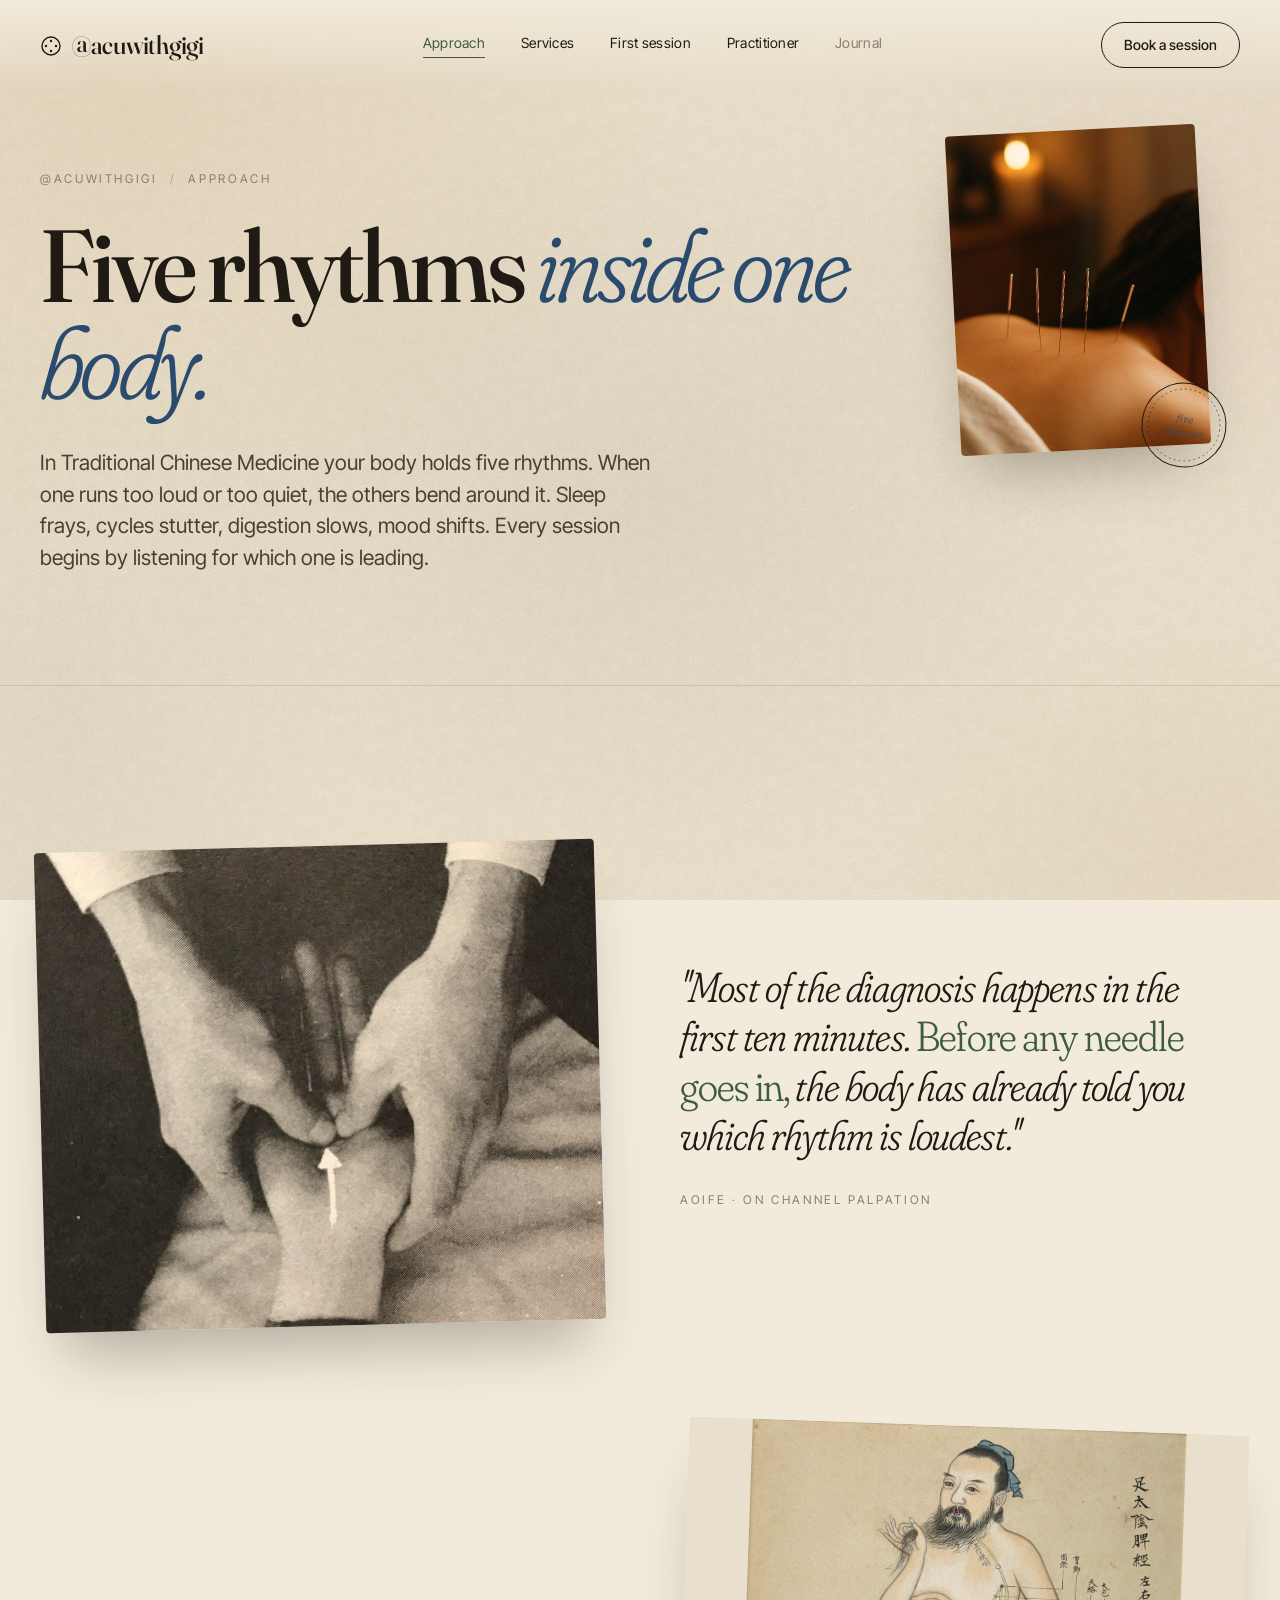
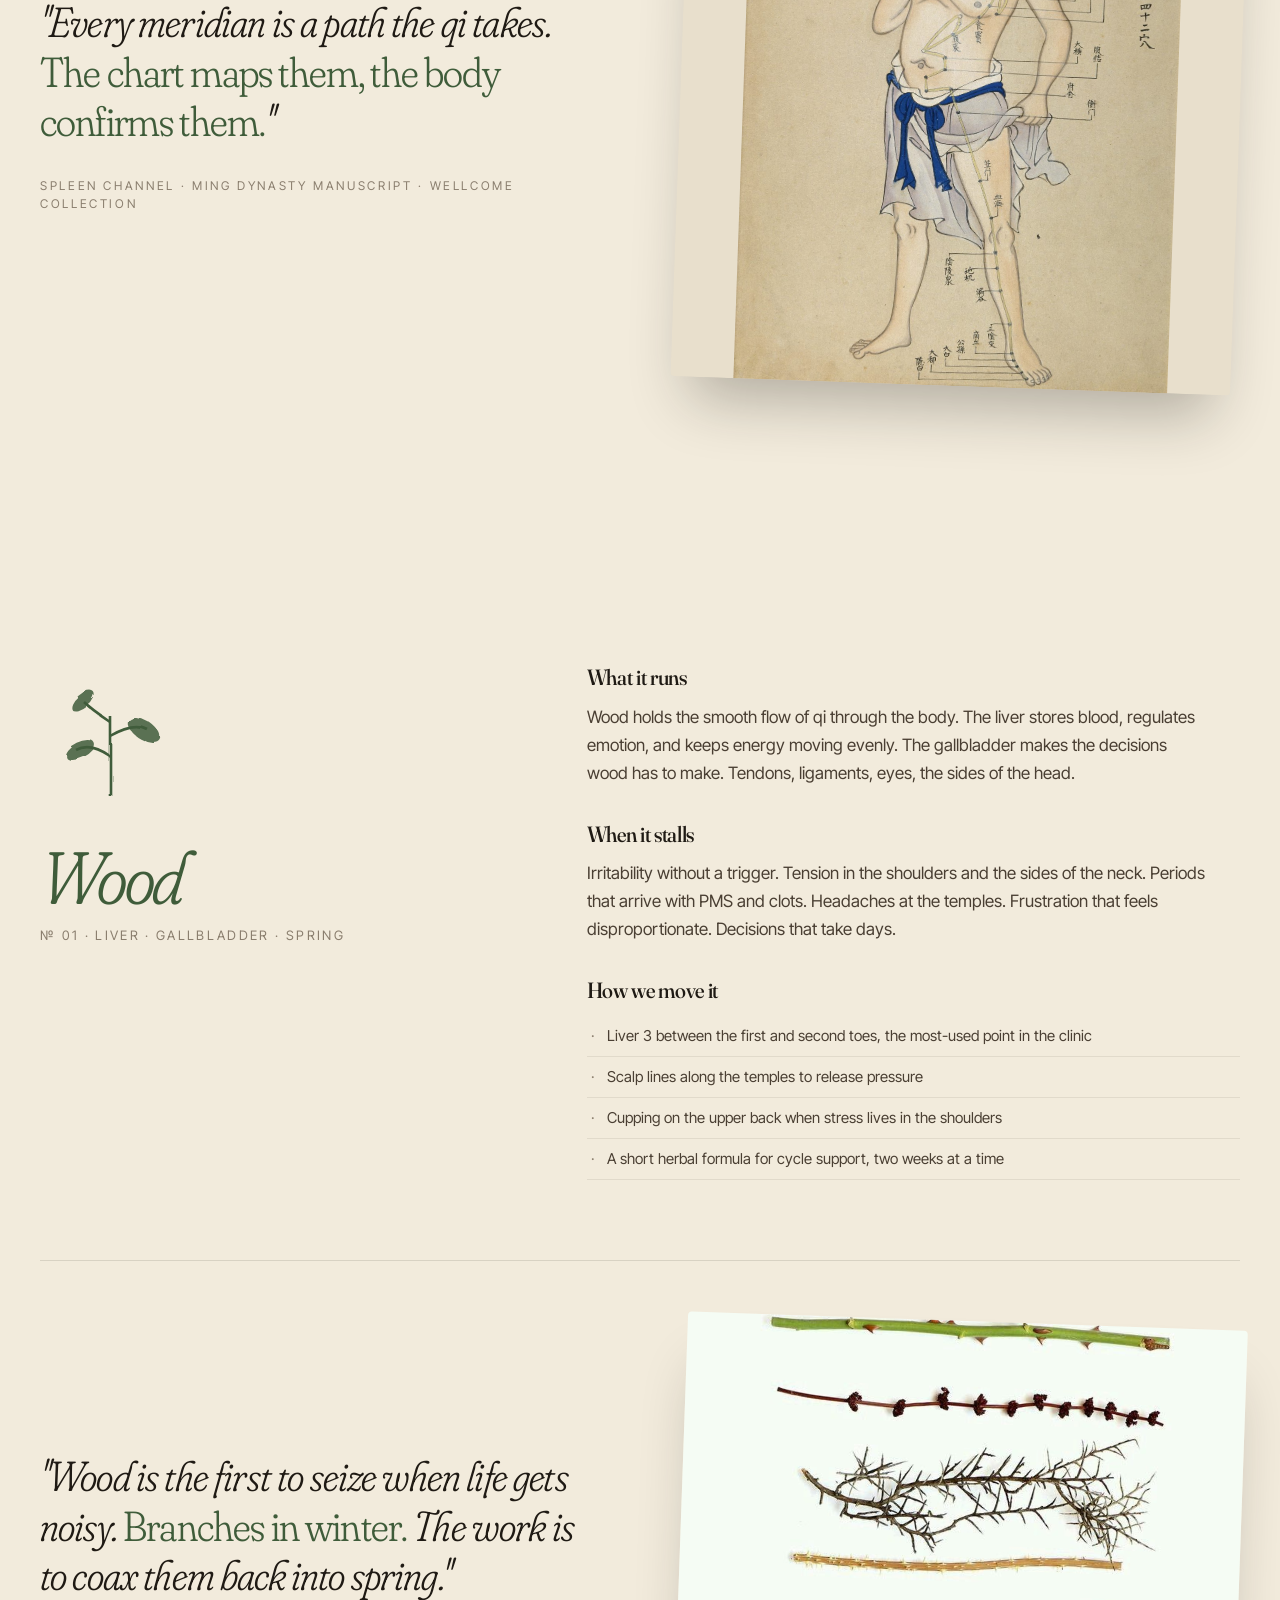
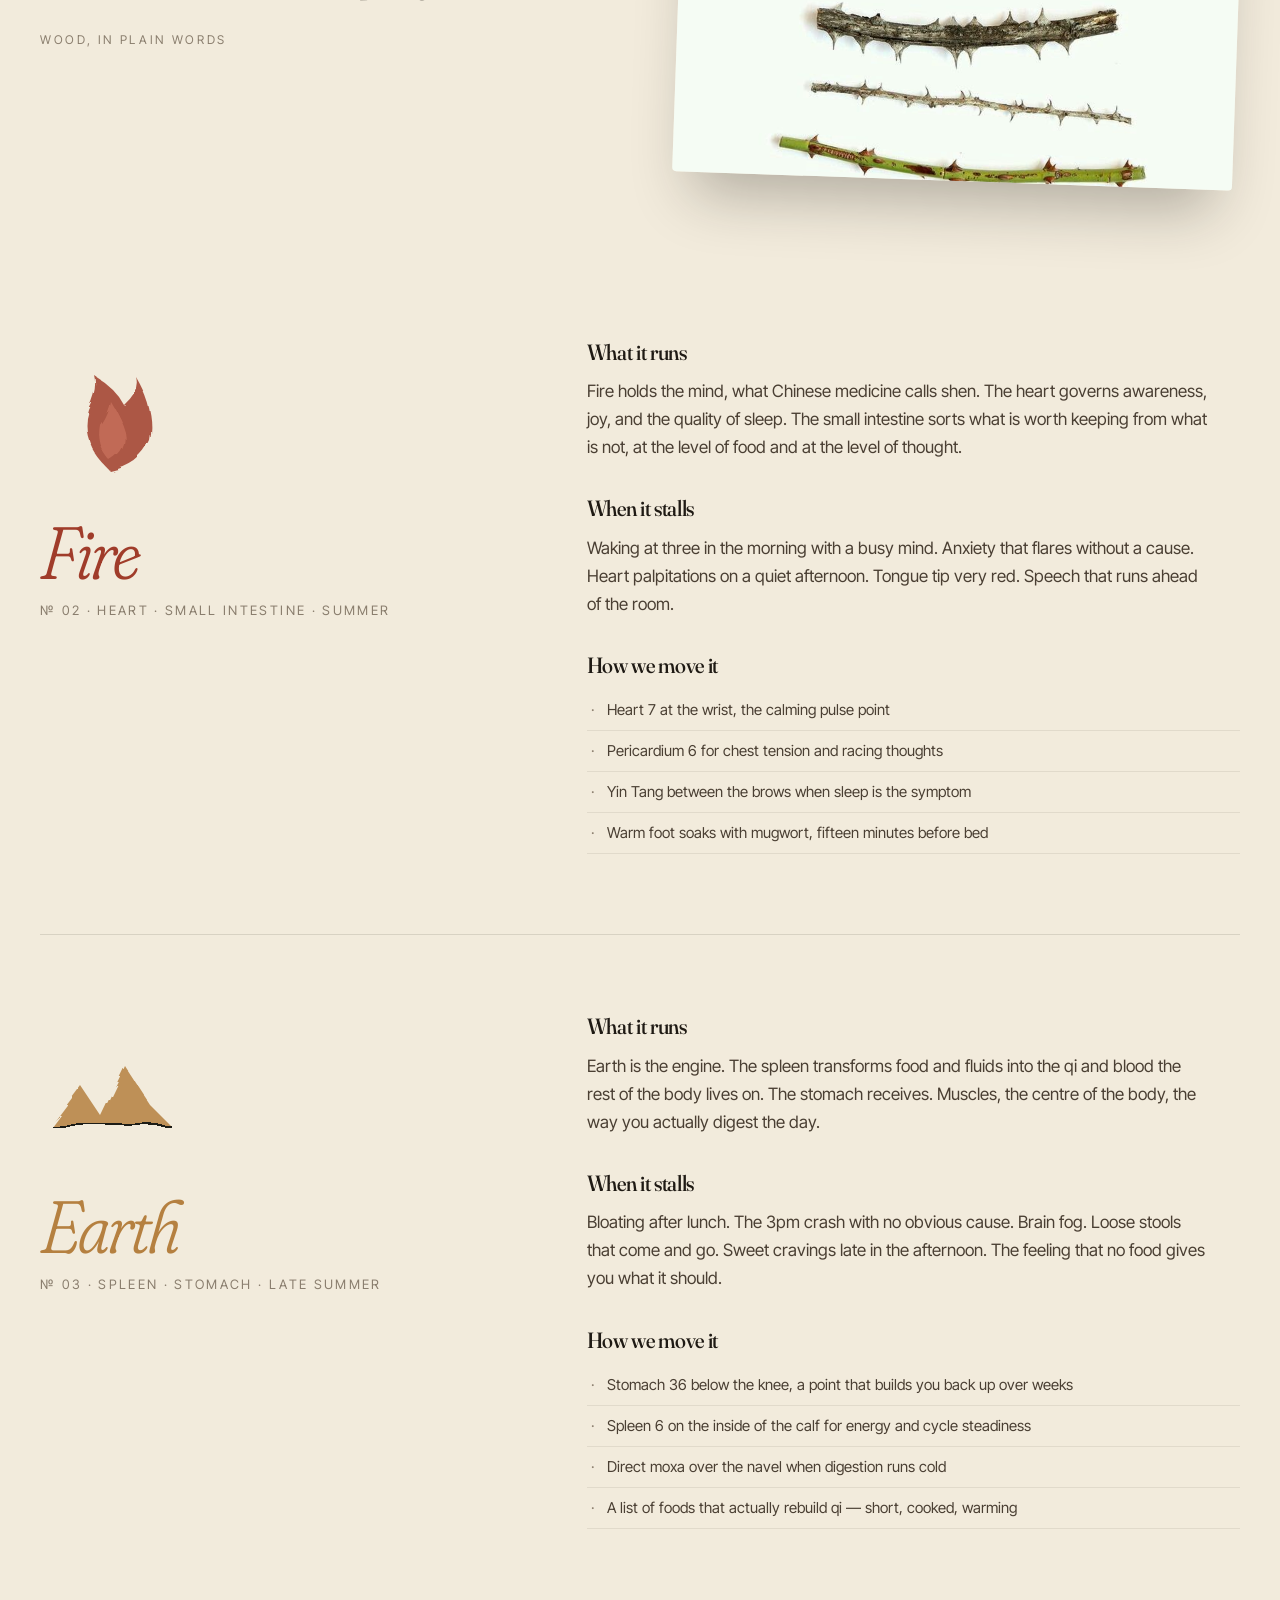
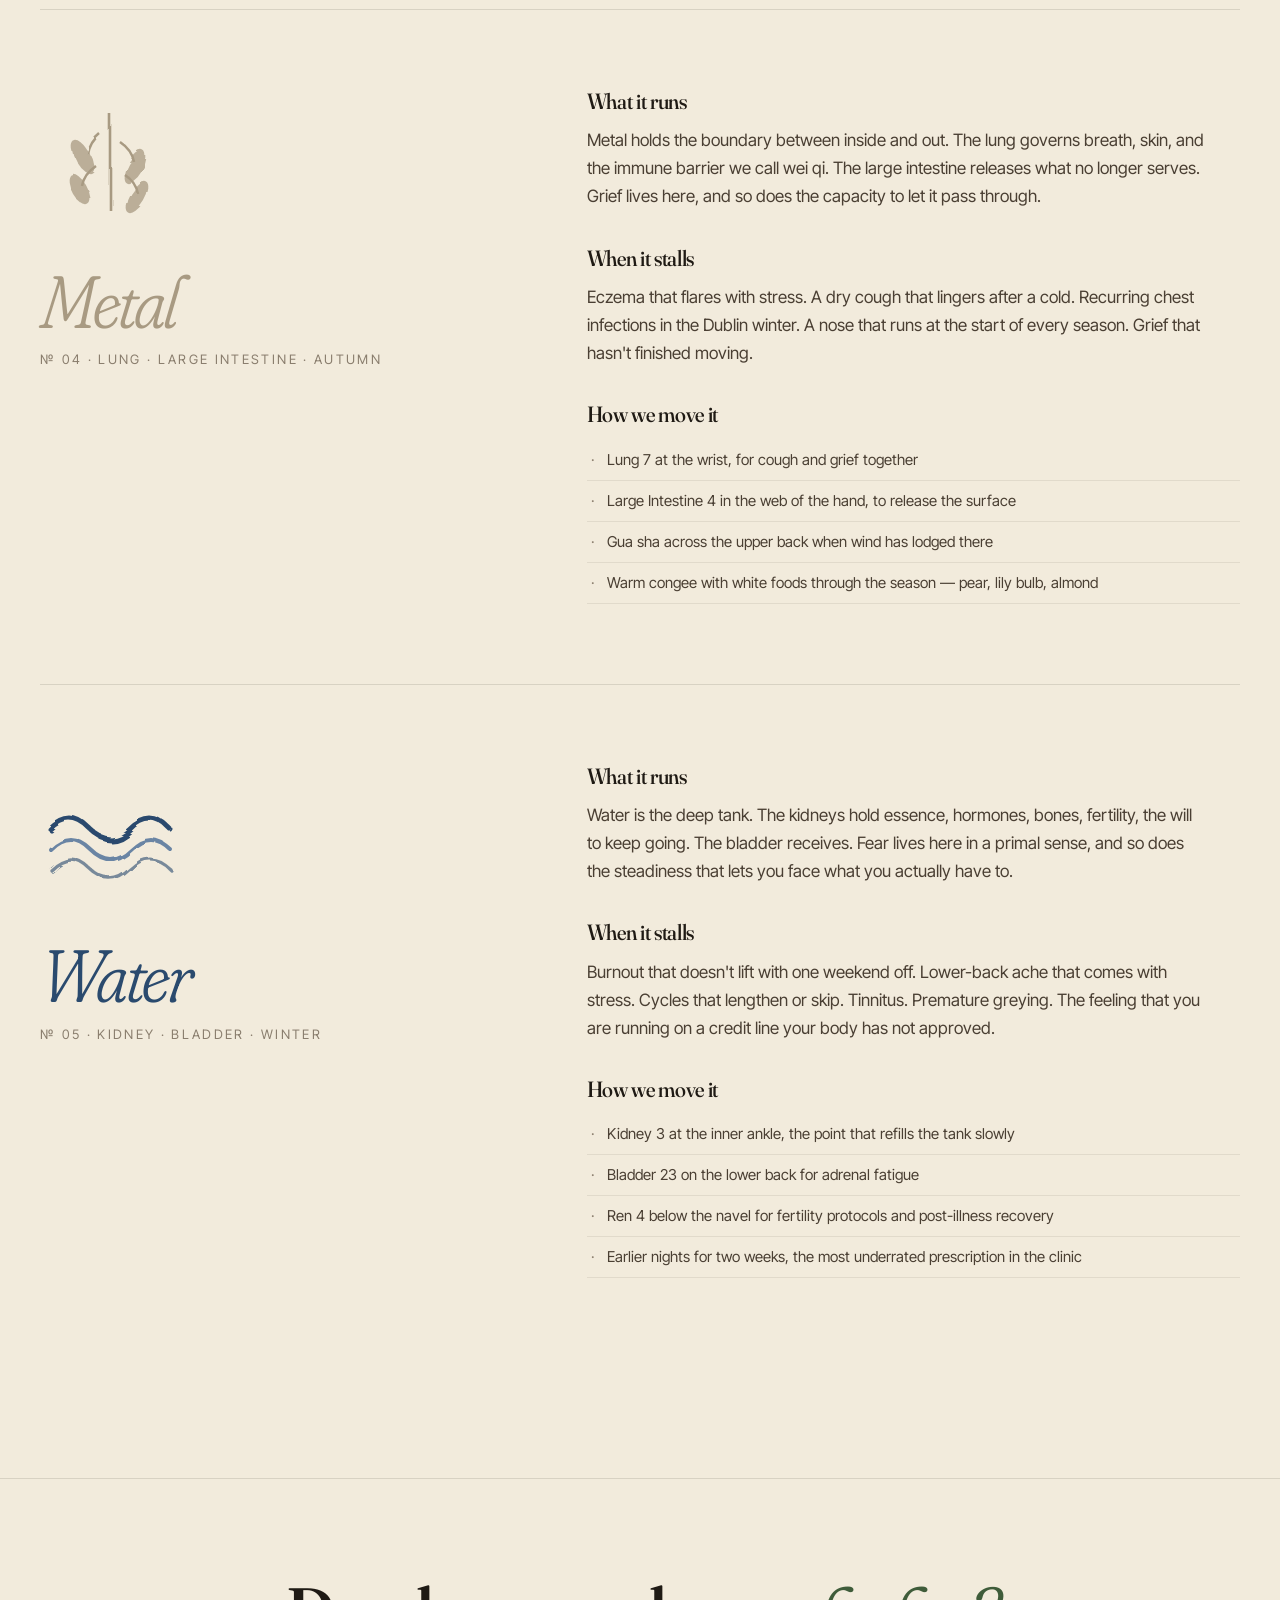
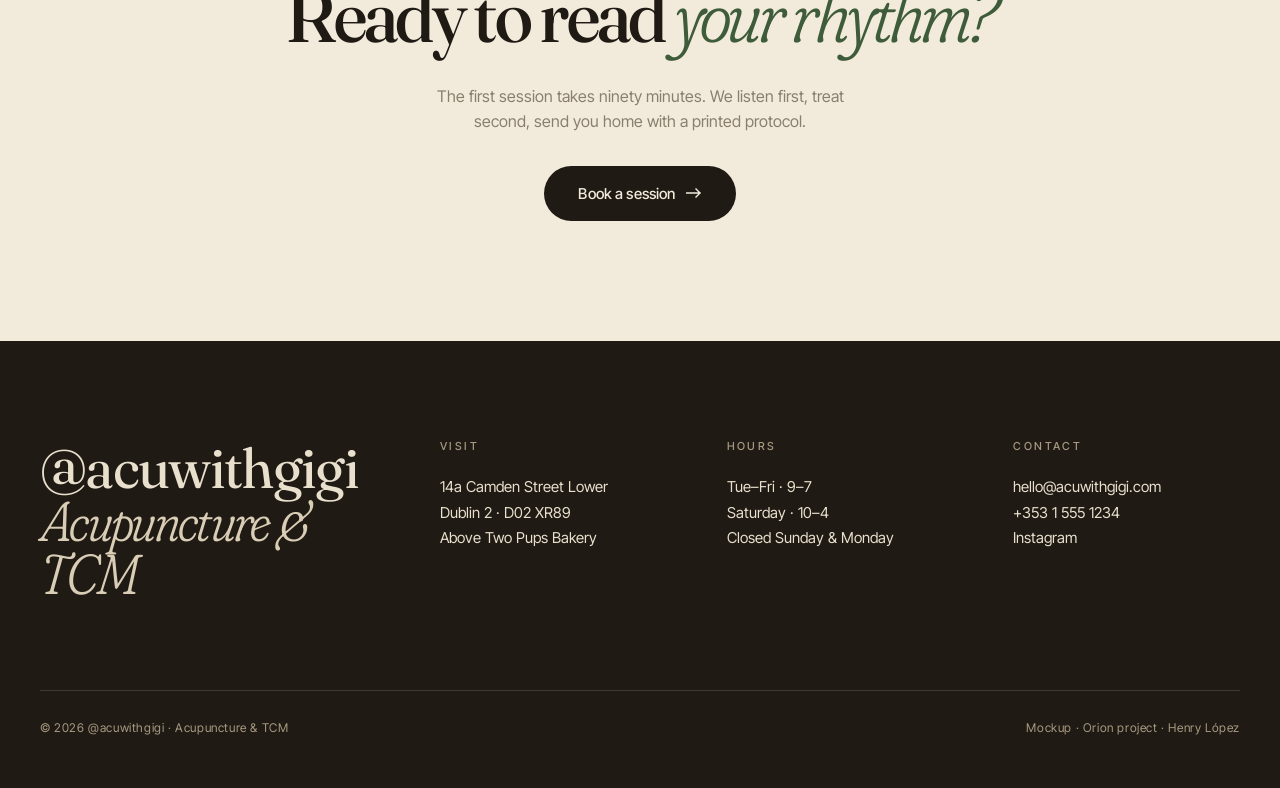
==== approach.html @ 1a3944b8 "add 6 vintage Wellcome Collection illustrations: acupuncture chart, Japanese chart, Ming materia med" ====
<!DOCTYPE html>
<html lang="en">
<head>
<meta charset="UTF-8">
<meta name="viewport" content="width=device-width, initial-scale=1.0">
<title>Approach — @acuwithgigi</title>
<link rel="preconnect" href="https://fonts.googleapis.com">
<link rel="preconnect" href="https://fonts.gstatic.com" crossorigin>
<link href="https://fonts.googleapis.com/css2?family=Fraunces:ital,opsz,wght,SOFT@0,9..144,300..900,0..100;1,9..144,300..900,0..100&family=Inter+Tight:wght@300;400;500;600&display=swap" rel="stylesheet">
<link rel="stylesheet" href="styles.css">

<!-- SEO -->
<meta name="description" content="Five rhythms inside one body. How a Dublin acupuncture studio reads wood, fire, earth, metal and water through Traditional Chinese Medicine.">
<link rel="canonical" href="https://henrylopez-del.github.io/orion-acupuncture/approach.html">
<meta name="robots" content="index, follow, max-image-preview:large">
<meta name="author" content="Aoife Gallagher, M.Sc. TCM">
<meta name="theme-color" content="#F2EBDC">
<link rel="icon" type="image/svg+xml" href="favicon.svg">
<link rel="apple-touch-icon" href="favicon.svg">

<!-- Open Graph -->
<meta property="og:type" content="article">
<meta property="og:url" content="https://henrylopez-del.github.io/orion-acupuncture/approach.html">
<meta property="og:title" content="Approach — Five rhythms inside one body | @acuwithgigi">
<meta property="og:description" content="How TCM reads the body through wood, fire, earth, metal and water. A Dublin acupuncture studio's approach.">
<meta property="og:image" content="https://henrylopez-del.github.io/orion-acupuncture/img/hero-needles.jpg">
<meta property="og:site_name" content="@acuwithgigi — Acupuncture & TCM Dublin">
<meta property="og:locale" content="en_IE">

<!-- Twitter -->
<meta name="twitter:card" content="summary_large_image">
<meta name="twitter:title" content="Approach — Five rhythms inside one body | @acuwithgigi">
<meta name="twitter:description" content="How TCM reads the body through wood, fire, earth, metal and water.">
<meta name="twitter:image" content="https://henrylopez-del.github.io/orion-acupuncture/img/hero-needles.jpg">

<!-- Geo -->
<meta name="geo.region" content="IE-L">
<meta name="geo.placename" content="Dublin, Ireland">
<meta name="geo.position" content="53.3346;-6.2654">
<meta name="ICBM" content="53.3346, -6.2654">

<!-- Structured Data: LocalBusiness -->
<script type="application/ld+json">
{"@context":"https://schema.org","@type":["MedicalBusiness","HealthAndBeautyBusiness"],"@id":"https://henrylopez-del.github.io/orion-acupuncture/#business","name":"@acuwithgigi — Acupuncture & TCM","alternateName":["acuwithgigi","Orion Acupuncture"],"description":"Boutique acupuncture and Traditional Chinese Medicine studio in Camden Street, Dublin 2. Five-element treatment, plant-based protocols, one practitioner.","url":"https://henrylopez-del.github.io/orion-acupuncture/","logo":"https://henrylopez-del.github.io/orion-acupuncture/favicon.svg","image":["https://henrylopez-del.github.io/orion-acupuncture/img/hero-needles.jpg","https://henrylopez-del.github.io/orion-acupuncture/img/hero-hands.jpg"],"telephone":"+35315551234","email":"hello@acuwithgigi.com","priceRange":"€€","medicalSpecialty":["Acupuncture","TraditionalChineseMedicine"],"address":{"@type":"PostalAddress","streetAddress":"14a Camden Street Lower","addressLocality":"Dublin","postalCode":"D02 XR89","addressRegion":"Leinster","addressCountry":"IE"},"geo":{"@type":"GeoCoordinates","latitude":53.3346,"longitude":-6.2654},"areaServed":[{"@type":"City","name":"Dublin"},{"@type":"Country","name":"Ireland"}],"openingHoursSpecification":[{"@type":"OpeningHoursSpecification","dayOfWeek":["Tuesday","Wednesday","Thursday","Friday"],"opens":"09:00","closes":"19:00"},{"@type":"OpeningHoursSpecification","dayOfWeek":"Saturday","opens":"10:00","closes":"16:00"}]}
</script>

<!-- Structured Data: BreadcrumbList -->
<script type="application/ld+json">
{"@context":"https://schema.org","@type":"BreadcrumbList","itemListElement":[{"@type":"ListItem","position":1,"name":"Home","item":"https://henrylopez-del.github.io/orion-acupuncture/"},{"@type":"ListItem","position":2,"name":"Approach","item":"https://henrylopez-del.github.io/orion-acupuncture/approach.html"}]}
</script>

<!-- Structured Data: MedicalTherapy -->
<script type="application/ld+json">
{"@context":"https://schema.org","@type":"MedicalTherapy","name":"Five-element acupuncture","alternateName":["TCM","Traditional Chinese Medicine"],"description":"Acupuncture diagnosis and treatment through the five elements: wood, fire, earth, metal, water.","relevantSpecialty":{"@type":"MedicalSpecialty","name":"Acupuncture"}}
</script>
</head>
<body>

<svg width="0" height="0" style="position:absolute">
  <defs>
    <filter id="rough">
      <feTurbulence type="fractalNoise" baseFrequency="0.04" numOctaves="2" seed="2"/>
      <feDisplacementMap in="SourceGraphic" scale="3"/>
    </filter>
    <filter id="paint">
      <feTurbulence type="fractalNoise" baseFrequency="0.06" numOctaves="2" seed="5"/>
      <feDisplacementMap in="SourceGraphic" scale="5"/>
    </filter>
  </defs>
</svg>

<nav class="top">
  <a href="index.html" class="brand">
    <svg class="brand-mark" viewBox="0 0 22 22">
      <circle cx="11" cy="11" r="9" fill="none" stroke="#1F1A14" stroke-width="1.4"/>
      <circle cx="11" cy="6" r="1.2" fill="#1F1A14"/>
      <circle cx="16" cy="11" r="1.2" fill="#1F1A14"/>
      <circle cx="11" cy="16" r="1.2" fill="#1F1A14"/>
      <circle cx="6" cy="11" r="1.2" fill="#1F1A14"/>
    </svg>
    @acuwithgigi
  </a>
  <div class="links">
    <a href="approach.html" class="active">Approach</a>
    <a href="services.html">Services</a>
    <a href="first-session.html">First session</a>
    <a href="practitioner.html">Practitioner</a>
    <a href="#" class="muted">Journal</a>
  </div>
  <a href="book.html" class="btn-book">Book a session</a>
</nav>

<!-- PAGE HERO -->
<section class="page-hero">
  <div class="wrap">
    <div class="crumb">
      <a href="index.html">@acuwithgigi</a>
      <span class="crumb-sep">/</span>
      <span>Approach</span>
    </div>
    <h1 class="water" style="max-width: 880px;">Five rhythms <em>inside one body.</em></h1>
    <p class="lede" style="max-width: 620px;">In Traditional Chinese Medicine your body holds five rhythms. When one runs too loud or too quiet, the others bend around it. Sleep frays, cycles stutter, digestion slows, mood shifts. Every session begins by listening for which one is leading.</p>
  </div>
  <div class="page-hero-photo needles"></div>
  <svg class="page-hero-stamp" viewBox="0 0 90 90">
    <circle cx="45" cy="45" r="42" fill="none" stroke="#1F1A14" stroke-width="1"/>
    <circle cx="45" cy="45" r="36" fill="none" stroke="#1F1A14" stroke-width="0.5" stroke-dasharray="2 3"/>
    <text font-family="Fraunces, serif" font-style="italic" font-size="11" font-weight="300" fill="#2A4A6E" x="45" y="42" text-anchor="middle">five</text>
    <text font-family="Fraunces, serif" font-style="italic" font-size="11" font-weight="300" fill="#2A4A6E" x="45" y="56" text-anchor="middle">elements</text>
  </svg>
</section>

<!-- EDITORIAL INSET 1 -->
<section style="padding: 60px 0;">
  <div class="wrap">
    <div class="photo-inset">
      <div class="img hands"></div>
      <div class="caption-block">
        <p class="quote">"Most of the diagnosis happens in the first ten minutes. <em>Before any needle goes in,</em> the body has already told you which rhythm is loudest."</p>
        <p class="small-meta">Aoife · on channel palpation</p>
      </div>
    </div>

    <div class="photo-inset flip" style="margin: 40px 0 80px;">
      <div class="caption-block">
        <p class="quote">"Every meridian is a path the qi takes. <em>The chart maps them, the body confirms them.</em>"</p>
        <p class="small-meta">Spleen channel · Ming dynasty manuscript · Wellcome Collection</p>
      </div>
      <div class="img acu-chart contain" style="height: 560px;"></div>
    </div>
  </div>
</section>

<!-- ELEMENT DETAILS -->
<section style="padding: 60px 0 120px;">
  <div class="wrap">

    <div class="element-detail wood">
      <div class="side">
        <svg viewBox="0 0 70 70">
          <g stroke="#3F5C3A" stroke-width="1.3" fill="none" filter="url(#rough)">
            <path d="M35 65 L35 25"/>
            <path d="M35 45 Q25 38 18 42"/>
            <path d="M35 35 Q47 28 54 32"/>
            <path d="M35 28 Q26 22 22 18"/>
          </g>
          <g fill="#3F5C3A" filter="url(#paint)" opacity="0.85">
            <ellipse cx="20" cy="42" rx="8" ry="4" transform="rotate(-25 20 42)"/>
            <ellipse cx="52" cy="32" rx="9" ry="4.5" transform="rotate(30 52 32)"/>
            <ellipse cx="22" cy="18" rx="7" ry="3.5" transform="rotate(-40 22 18)"/>
          </g>
        </svg>
        <div class="name">Wood</div>
        <div class="organs">№ 01 · Liver · Gallbladder · Spring</div>
      </div>
      <div class="body">
        <h3>What it runs</h3>
        <p>Wood holds the smooth flow of qi through the body. The liver stores blood, regulates emotion, and keeps energy moving evenly. The gallbladder makes the decisions wood has to make. Tendons, ligaments, eyes, the sides of the head.</p>
        <h3>When it stalls</h3>
        <p>Irritability without a trigger. Tension in the shoulders and the sides of the neck. Periods that arrive with PMS and clots. Headaches at the temples. Frustration that feels disproportionate. Decisions that take days.</p>
        <h3>How we move it</h3>
        <ul>
          <li>Liver 3 between the first and second toes, the most-used point in the clinic</li>
          <li>Scalp lines along the temples to release pressure</li>
          <li>Cupping on the upper back when stress lives in the shoulders</li>
          <li>A short herbal formula for cycle support, two weeks at a time</li>
        </ul>
      </div>
    </div>

    <div class="photo-inset flip" style="margin: 60px 0 80px;">
      <div class="caption-block">
        <p class="quote">"Wood is the first to seize when life gets noisy. <em>Branches in winter.</em> The work is to coax them back into spring."</p>
        <p class="small-meta">Wood, in plain words</p>
      </div>
      <div class="img thorns" style="height: 460px;"></div>
    </div>

    <div class="element-detail fire">
      <div class="side">
        <svg viewBox="0 0 70 70">
          <g filter="url(#paint)">
            <path d="M35 65 Q20 50 25 35 Q30 25 28 18 Q38 24 42 32 Q50 25 48 18 Q58 35 55 50 Q50 62 35 65Z" fill="#A03C2A" opacity="0.85"/>
            <path d="M35 60 Q28 52 30 42 Q34 36 35 30 Q40 38 42 45 Q44 55 35 60Z" fill="#C9745E" opacity="0.7"/>
          </g>
        </svg>
        <div class="name">Fire</div>
        <div class="organs">№ 02 · Heart · Small Intestine · Summer</div>
      </div>
      <div class="body">
        <h3>What it runs</h3>
        <p>Fire holds the mind, what Chinese medicine calls shen. The heart governs awareness, joy, and the quality of sleep. The small intestine sorts what is worth keeping from what is not, at the level of food and at the level of thought.</p>
        <h3>When it stalls</h3>
        <p>Waking at three in the morning with a busy mind. Anxiety that flares without a cause. Heart palpitations on a quiet afternoon. Tongue tip very red. Speech that runs ahead of the room.</p>
        <h3>How we move it</h3>
        <ul>
          <li>Heart 7 at the wrist, the calming pulse point</li>
          <li>Pericardium 6 for chest tension and racing thoughts</li>
          <li>Yin Tang between the brows when sleep is the symptom</li>
          <li>Warm foot soaks with mugwort, fifteen minutes before bed</li>
        </ul>
      </div>
    </div>

    <div class="element-detail earth">
      <div class="side">
        <svg viewBox="0 0 70 70">
          <g filter="url(#paint)">
            <path d="M5 55 L20 35 L30 50 L42 25 L55 45 L65 55 Z" fill="#B58040" opacity="0.85"/>
            <path d="M5 55 L65 55" stroke="#1F1A14" stroke-width="1" fill="none"/>
          </g>
        </svg>
        <div class="name">Earth</div>
        <div class="organs">№ 03 · Spleen · Stomach · Late summer</div>
      </div>
      <div class="body">
        <h3>What it runs</h3>
        <p>Earth is the engine. The spleen transforms food and fluids into the qi and blood the rest of the body lives on. The stomach receives. Muscles, the centre of the body, the way you actually digest the day.</p>
        <h3>When it stalls</h3>
        <p>Bloating after lunch. The 3pm crash with no obvious cause. Brain fog. Loose stools that come and go. Sweet cravings late in the afternoon. The feeling that no food gives you what it should.</p>
        <h3>How we move it</h3>
        <ul>
          <li>Stomach 36 below the knee, a point that builds you back up over weeks</li>
          <li>Spleen 6 on the inside of the calf for energy and cycle steadiness</li>
          <li>Direct moxa over the navel when digestion runs cold</li>
          <li>A list of foods that actually rebuild qi — short, cooked, warming</li>
        </ul>
      </div>
    </div>

    <div class="element-detail metal">
      <div class="side">
        <svg viewBox="0 0 70 70">
          <g stroke="#A89A82" stroke-width="1.3" fill="none" filter="url(#rough)">
            <path d="M35 12 L35 60"/>
            <path d="M30 22 Q25 26 24 32"/>
            <path d="M40 26 Q46 30 47 36"/>
            <path d="M28 38 Q22 42 21 48"/>
            <path d="M42 42 Q48 46 49 52"/>
          </g>
          <g fill="#A89A82" filter="url(#paint)" opacity="0.75">
            <ellipse cx="22" cy="34" rx="4" ry="9" transform="rotate(-30 22 34)"/>
            <ellipse cx="47" cy="38" rx="4" ry="9" transform="rotate(30 47 38)"/>
            <ellipse cx="20" cy="50" rx="4" ry="9" transform="rotate(-30 20 50)"/>
            <ellipse cx="49" cy="54" rx="4" ry="9" transform="rotate(30 49 54)"/>
          </g>
        </svg>
        <div class="name">Metal</div>
        <div class="organs">№ 04 · Lung · Large Intestine · Autumn</div>
      </div>
      <div class="body">
        <h3>What it runs</h3>
        <p>Metal holds the boundary between inside and out. The lung governs breath, skin, and the immune barrier we call wei qi. The large intestine releases what no longer serves. Grief lives here, and so does the capacity to let it pass through.</p>
        <h3>When it stalls</h3>
        <p>Eczema that flares with stress. A dry cough that lingers after a cold. Recurring chest infections in the Dublin winter. A nose that runs at the start of every season. Grief that hasn't finished moving.</p>
        <h3>How we move it</h3>
        <ul>
          <li>Lung 7 at the wrist, for cough and grief together</li>
          <li>Large Intestine 4 in the web of the hand, to release the surface</li>
          <li>Gua sha across the upper back when wind has lodged there</li>
          <li>Warm congee with white foods through the season — pear, lily bulb, almond</li>
        </ul>
      </div>
    </div>

    <div class="element-detail water">
      <div class="side">
        <svg viewBox="0 0 70 70">
          <g filter="url(#paint)">
            <path d="M5 32 Q15 22 25 32 T45 32 T65 32" stroke="#2A4A6E" stroke-width="2.4" fill="none" stroke-linecap="round"/>
            <path d="M5 42 Q15 32 25 42 T45 42 T65 42" stroke="#6B85A4" stroke-width="2" fill="none" stroke-linecap="round"/>
            <path d="M5 52 Q15 42 25 52 T45 52 T65 52" stroke="#2A4A6E" stroke-width="1.6" fill="none" stroke-linecap="round" opacity="0.6"/>
          </g>
        </svg>
        <div class="name">Water</div>
        <div class="organs">№ 05 · Kidney · Bladder · Winter</div>
      </div>
      <div class="body">
        <h3>What it runs</h3>
        <p>Water is the deep tank. The kidneys hold essence, hormones, bones, fertility, the will to keep going. The bladder receives. Fear lives here in a primal sense, and so does the steadiness that lets you face what you actually have to.</p>
        <h3>When it stalls</h3>
        <p>Burnout that doesn't lift with one weekend off. Lower-back ache that comes with stress. Cycles that lengthen or skip. Tinnitus. Premature greying. The feeling that you are running on a credit line your body has not approved.</p>
        <h3>How we move it</h3>
        <ul>
          <li>Kidney 3 at the inner ankle, the point that refills the tank slowly</li>
          <li>Bladder 23 on the lower back for adrenal fatigue</li>
          <li>Ren 4 below the navel for fertility protocols and post-illness recovery</li>
          <li>Earlier nights for two weeks, the most underrated prescription in the clinic</li>
        </ul>
      </div>
    </div>

  </div>
</section>

<!-- BOOK TEASER -->
<section class="book-teaser">
  <div class="wrap">
    <h2>Ready to read <em>your rhythm?</em></h2>
    <p>The first session takes ninety minutes. We listen first, treat second, send you home with a printed protocol.</p>
    <a href="book.html" class="btn-primary">
      Book a session
      <svg width="16" height="10" viewBox="0 0 16 10"><path d="M0 5h14M10 1l4 4-4 4" stroke="currentColor" stroke-width="1.4" fill="none" stroke-linecap="square"/></svg>
    </a>
  </div>
</section>

<footer>
  <div class="wrap">
    <div class="foot-grid">
      <div class="foot-brand">@acuwithgigi<em>Acupuncture & TCM</em></div>
      <div class="foot-col">
        <h4>Visit</h4>
        <p>14a Camden Street Lower<br>Dublin 2 · D02 XR89<br>Above Two Pups Bakery</p>
      </div>
      <div class="foot-col">
        <h4>Hours</h4>
        <p>Tue–Fri · 9–7<br>Saturday · 10–4<br>Closed Sunday & Monday</p>
      </div>
      <div class="foot-col">
        <h4>Contact</h4>
        <a href="mailto:hello@acuwithgigi.com">hello@acuwithgigi.com</a>
        <a href="tel:+353015551234">+353 1 555 1234</a>
        <a href="#">Instagram</a>
      </div>
    </div>
    <div class="foot-bottom">
      <span>© 2026 @acuwithgigi · Acupuncture & TCM</span>
      <span>Mockup · Orion project · Henry López</span>
    </div>
  </div>
</footer>

</body>
</html>
---- styles.css ----
:root {
  --paper: #F2EBDC;
  --paper-deep: #E8DFCC;
  --ink: #1F1A14;
  --text: #4A3F33;
  --muted: #8A7E6E;
  --wood: #3F5C3A;
  --wood-soft: #7C8A6E;
  --fire: #A03C2A;
  --fire-soft: #C9745E;
  --earth: #B58040;
  --earth-soft: #D4A872;
  --metal: #D9CDB6;
  --metal-deep: #A89A82;
  --water: #2A4A6E;
  --water-soft: #6B85A4;
  --line: #2F261C;
  --serif: 'Fraunces', 'Georgia', serif;
  --sans: 'Inter Tight', system-ui, sans-serif;
}

* { box-sizing: border-box; margin: 0; padding: 0; }
html { scroll-behavior: smooth; }

body {
  font-family: var(--sans);
  font-weight: 400;
  color: var(--text);
  background-color: var(--paper);
  background-image:
    radial-gradient(ellipse 900px 700px at 10% 12%, rgba(181,128,64,0.10), transparent 65%),
    radial-gradient(ellipse 700px 500px at 92% 28%, rgba(160,60,42,0.05), transparent 60%),
    radial-gradient(ellipse 800px 600px at 50% 55%, rgba(31,26,20,0.05), transparent 65%),
    radial-gradient(ellipse 500px 700px at 5% 80%, rgba(63,92,58,0.05), transparent 60%),
    radial-gradient(ellipse 600px 400px at 95% 95%, rgba(168,123,67,0.08), transparent 60%),
    url("data:image/svg+xml,%3Csvg viewBox='0 0 600 600' xmlns='http://www.w3.org/2000/svg'%3E%3Cfilter id='nf'%3E%3CfeTurbulence type='fractalNoise' baseFrequency='1.6' numOctaves='3' stitchTiles='stitch' seed='4'/%3E%3CfeColorMatrix values='0 0 0 0 0.55 0 0 0 0 0.45 0 0 0 0 0.28 0 0 0 0.35 0'/%3E%3C/filter%3E%3Crect width='100%25' height='100%25' filter='url(%23nf)'/%3E%3C/svg%3E"),
    url("data:image/svg+xml,%3Csvg viewBox='0 0 800 800' xmlns='http://www.w3.org/2000/svg'%3E%3Cfilter id='nm'%3E%3CfeTurbulence type='fractalNoise' baseFrequency='0.4' numOctaves='2' stitchTiles='stitch' seed='9'/%3E%3CfeColorMatrix values='0 0 0 0 0.78 0 0 0 0 0.68 0 0 0 0 0.5 0 0 0 0.22 0'/%3E%3C/filter%3E%3Crect width='100%25' height='100%25' filter='url(%23nm)'/%3E%3C/svg%3E"),
    url("data:image/svg+xml,%3Csvg viewBox='0 0 1200 1200' xmlns='http://www.w3.org/2000/svg'%3E%3Cfilter id='nc'%3E%3CfeTurbulence type='fractalNoise' baseFrequency='0.08' numOctaves='2' stitchTiles='stitch' seed='2'/%3E%3CfeColorMatrix values='0 0 0 0 0.5 0 0 0 0 0.4 0 0 0 0 0.22 0 0 0 0.12 0'/%3E%3C/filter%3E%3Crect width='100%25' height='100%25' filter='url(%23nc)'/%3E%3C/svg%3E");
  background-attachment: fixed, fixed, fixed, fixed, fixed, fixed, fixed, fixed;
  background-size: 100% 100%, 100% 100%, 100% 100%, 100% 100%, 100% 100%, 220px 220px, 600px 600px, 1200px 1200px;
  background-repeat: no-repeat, no-repeat, no-repeat, no-repeat, no-repeat, repeat, repeat, repeat;
  line-height: 1.55;
  font-size: 16px;
  overflow-x: hidden;
}

h1, h2, h3, h4 {
  font-family: var(--serif);
  font-variation-settings: "opsz" 144, "SOFT" 30;
  color: var(--ink);
  font-weight: 500;
  line-height: 1.02;
  letter-spacing: -0.02em;
}

.italic-serif {
  font-style: italic;
  font-variation-settings: "opsz" 144, "SOFT" 80;
  font-weight: 400;
}

p { color: var(--text); }
a { color: inherit; text-decoration: none; }

.wrap {
  width: 100%;
  max-width: 1340px;
  margin: 0 auto;
  padding: 0 40px;
}

/* ============ NAV ============ */
nav.top {
  position: fixed;
  top: 0; left: 0; right: 0;
  z-index: 100;
  padding: 22px 40px;
  display: flex;
  justify-content: space-between;
  align-items: center;
  background: linear-gradient(to bottom, rgba(242,235,220,0.92), rgba(242,235,220,0));
  backdrop-filter: blur(6px);
}
.brand {
  font-family: var(--serif);
  font-variation-settings: "opsz" 144, "SOFT" 0;
  font-size: 26px;
  font-weight: 500;
  color: var(--ink);
  letter-spacing: -0.01em;
  display: flex;
  align-items: center;
  gap: 10px;
}
.brand-mark { width: 22px; height: 22px; display: inline-block; position: relative; top: 1px; }

nav.top .links {
  display: flex;
  gap: 36px;
  font-size: 14px;
  font-weight: 400;
  letter-spacing: 0.02em;
  color: var(--ink);
}
nav.top .links a { position: relative; padding-bottom: 4px; transition: color 0.2s ease; }
nav.top .links a:hover { color: var(--wood); }
nav.top .links a.active { color: var(--wood); }
nav.top .links a.active::after {
  content: ""; position: absolute; bottom: 0; left: 0; right: 0;
  height: 1px; background: var(--wood);
}
nav.top .links a.muted { color: var(--muted); }

.btn-book {
  font-family: var(--sans);
  font-size: 14px;
  font-weight: 500;
  padding: 11px 22px;
  border: 1px solid var(--ink);
  border-radius: 999px;
  color: var(--ink);
  transition: all 0.2s ease;
}
.btn-book:hover { background: var(--ink); color: var(--paper); }

.btn-primary {
  background: var(--ink);
  color: var(--paper);
  padding: 16px 34px;
  border-radius: 999px;
  font-size: 15px;
  font-weight: 500;
  letter-spacing: 0.01em;
  transition: all 0.25s ease;
  display: inline-flex;
  align-items: center;
  gap: 10px;
}
.btn-primary:hover { background: var(--wood); transform: translateX(2px); }
.btn-ghost {
  color: var(--ink);
  padding: 16px 8px;
  font-size: 15px;
  font-weight: 500;
  border-bottom: 1px solid var(--ink);
  transition: opacity 0.2s ease;
}
.btn-ghost:hover { opacity: 0.6; }

/* ============ HERO (homepage) ============ */
.hero {
  position: relative;
  padding: 180px 0 120px;
  overflow: hidden;
}
.hero-grid {
  display: grid;
  grid-template-columns: 1.15fr 1fr;
  gap: 80px;
  align-items: center;
  position: relative;
}
.hero-eyebrow {
  font-family: var(--sans);
  font-size: 13px;
  text-transform: uppercase;
  letter-spacing: 0.18em;
  color: var(--muted);
  margin-bottom: 28px;
  display: flex;
  align-items: center;
  gap: 14px;
}
.hero-eyebrow::before {
  content: ""; display: inline-block;
  width: 36px; height: 1px;
  background: var(--muted);
}
.hero h1 {
  font-size: clamp(58px, 8.5vw, 134px);
  line-height: 0.92;
  letter-spacing: -0.035em;
  margin-bottom: 38px;
}
.hero h1 .line2 {
  display: block;
  margin-top: 8px;
  font-style: italic;
  font-variation-settings: "opsz" 144, "SOFT" 100, "WONK" 1;
  font-weight: 300;
  color: var(--wood);
}
.hero-sub {
  font-size: 19px;
  line-height: 1.5;
  max-width: 510px;
  margin-bottom: 44px;
  color: var(--text);
}
.hero-ctas { display: flex; gap: 18px; align-items: center; }

/* Hero collage */
.collage { position: relative; height: 600px; width: 100%; }
.collage-tile { position: absolute; border-radius: 4px; }
.collage .photo-1 {
  width: 280px; height: 360px; top: 0; right: 60px;
  background-image: url('img/hero-needles.jpg');
  background-size: cover; background-position: center;
  transform: rotate(-2deg);
  box-shadow: 0 30px 60px -20px rgba(31,26,20,0.35);
  overflow: hidden;
}
.collage .photo-2 {
  width: 200px; height: 260px; bottom: 30px; left: 20px;
  background-image: url('img/hero-hands.jpg');
  background-size: cover; background-position: center;
  transform: rotate(3deg);
  box-shadow: 0 20px 40px -15px rgba(31,26,20,0.25);
  overflow: hidden;
  filter: sepia(0.15) contrast(1.05);
}
.collage .botanic-1 {
  position: absolute; top: -20px; left: -10px;
  width: 180px; transform: rotate(-15deg); z-index: 3;
}
.collage .botanic-2 {
  position: absolute; bottom: -10px; right: -20px;
  width: 220px; transform: rotate(20deg); z-index: 3;
}
.collage .stamp {
  position: absolute; top: 250px; right: 0;
  width: 110px; height: 110px; z-index: 4;
  transform: rotate(-8deg);
}
.collage .needle-1 {
  position: absolute; top: 130px; left: 140px;
  width: 4px; height: 90px;
  background: linear-gradient(to bottom, #C9B98A 0%, #8A7752 80%, #4A3F2A 100%);
  transform: rotate(35deg); z-index: 5; border-radius: 2px;
}
.collage .needle-1::before {
  content: ""; position: absolute;
  top: -8px; left: -3px;
  width: 10px; height: 10px;
  background: #4A3F2A; border-radius: 50%;
}

/* ============ PAGE HERO (inner pages) ============ */
.page-hero {
  padding: 170px 0 80px;
  position: relative;
  border-bottom: 1px solid rgba(31,26,20,0.12);
}
.page-hero .crumb {
  font-family: var(--sans);
  font-size: 12px;
  text-transform: uppercase;
  letter-spacing: 0.22em;
  color: var(--muted);
  margin-bottom: 28px;
  display: flex;
  align-items: center;
  gap: 12px;
}
.page-hero .crumb a { color: var(--muted); transition: color 0.2s; }
.page-hero .crumb a:hover { color: var(--ink); }
.page-hero .crumb-sep { color: var(--muted); opacity: 0.5; }
.page-hero h1 {
  font-size: clamp(56px, 8vw, 124px);
  line-height: 0.95;
  letter-spacing: -0.035em;
  max-width: 1100px;
  margin-bottom: 36px;
}
.page-hero h1 em {
  font-style: italic;
  font-variation-settings: "opsz" 144, "SOFT" 100, "WONK" 1;
  font-weight: 300;
}
.page-hero h1.wood em { color: var(--wood); }
.page-hero h1.fire em { color: var(--fire); }
.page-hero h1.water em { color: var(--water); }
.page-hero h1.earth em { color: var(--earth); }
.page-hero h1.metal em { color: var(--metal-deep); }
.page-hero .lede {
  font-size: 21px;
  line-height: 1.5;
  max-width: 700px;
  color: var(--text);
  margin-bottom: 32px;
}

/* ============ INNER-PAGE PHOTO + DECO ============ */
.page-hero { position: relative; }
.page-hero .wrap { position: relative; z-index: 2; }
.page-hero-photo {
  position: absolute;
  top: 130px;
  right: 6%;
  width: 250px;
  height: 320px;
  background-size: cover;
  background-position: center;
  border-radius: 4px;
  transform: rotate(-3deg);
  box-shadow: 0 30px 60px -20px rgba(31,26,20,0.35);
  z-index: 1;
}
.page-hero-photo.hands { background-image: url('img/hero-hands.jpg'); filter: sepia(0.18) contrast(1.05); }
.page-hero-photo.needles { background-image: url('img/hero-needles.jpg'); }
.page-hero-photo.gua-sha { background-image: url('img/gua-sha.jpg'); }
.page-hero-photo.small { width: 180px; height: 230px; }
.page-hero-stamp {
  position: absolute;
  top: 380px;
  right: 4%;
  width: 90px;
  height: 90px;
  z-index: 2;
  transform: rotate(8deg);
}
@media (max-width: 980px) {
  .page-hero-photo, .page-hero-stamp { display: none; }
}

.photo-inset {
  margin: 100px 0;
  display: grid;
  grid-template-columns: 1fr 1fr;
  gap: 80px;
  align-items: center;
  position: relative;
}
.photo-inset .img {
  height: 480px;
  background-size: cover;
  background-position: center;
  border-radius: 4px;
  box-shadow: 0 40px 60px -20px rgba(31,26,20,0.3);
  transform: rotate(-1.5deg);
  position: relative;
}
.photo-inset.flip .img { transform: rotate(2deg); }
.photo-inset .img.hands { background-image: url('img/hero-hands.jpg'); filter: sepia(0.18) contrast(1.05); }
.photo-inset .img.needles { background-image: url('img/hero-needles.jpg'); }
.photo-inset .img.gua-sha { background-image: url('img/gua-sha.jpg'); }
.photo-inset .img.thorns { background-image: url('img/thorns.jpg'); }
.photo-inset .img.tea-stamps {
  background-image: url('img/tea-stamps.jpg');
  background-size: contain;
  background-repeat: no-repeat;
  background-color: var(--paper-deep);
  background-position: center;
}
.photo-inset .img.contain {
  background-size: contain;
  background-repeat: no-repeat;
  background-color: var(--paper-deep);
  background-position: center;
}
.photo-inset .img.acu-chart { background-image: url('img/acu-chart-vintage.jpg'); }
.photo-inset .img.acu-chart-jp { background-image: url('img/acu-chart-japanese.jpg'); }
.photo-inset .img.herb-grid { background-image: url('img/herb-orange.jpg'); }
.photo-inset .img.herb-huangqin { background-image: url('img/herb-huangqin.jpg'); }
.photo-inset .img.herb-oenanthe { background-image: url('img/herb-oenanthe.jpg'); }
.photo-inset .img.moxa-chart { background-image: url('img/moxa-chart.jpg'); }
.photo-inset .caption-block {
  padding: 20px 0;
}
.photo-inset .quote {
  font-family: var(--serif);
  font-size: clamp(28px, 3.5vw, 42px);
  font-style: italic;
  font-variation-settings: "opsz" 144, "SOFT" 100, "WONK" 1;
  font-weight: 300;
  line-height: 1.18;
  letter-spacing: -0.02em;
  color: var(--ink);
  margin-bottom: 30px;
}
.photo-inset .quote em { font-style: normal; color: var(--wood); }
.photo-inset .small-meta {
  font-family: var(--sans);
  font-size: 12px;
  text-transform: uppercase;
  letter-spacing: 0.22em;
  color: var(--muted);
  margin-top: 16px;
}
@media (max-width: 980px) {
  .photo-inset { grid-template-columns: 1fr; gap: 30px; margin: 60px 0; }
  .photo-inset .img { height: 320px; }
}

/* Free-floating botanical decorations */
.deco {
  position: absolute;
  z-index: 0;
  opacity: 0.55;
  pointer-events: none;
}
.deco-img {
  position: absolute;
  z-index: 0;
  pointer-events: none;
  background-size: cover;
  background-position: center;
  mix-blend-mode: multiply;
  opacity: 0.85;
}
.deco-img.pressed-flowers { background-image: url('img/pressed-flowers.jpg'); }
.deco-img.thorns { background-image: url('img/thorns.jpg'); }
.deco-img.moxa-chart { background-image: url('img/moxa-chart.jpg'); background-size: contain; background-repeat: no-repeat; }
.deco-img.acu-chart-jp { background-image: url('img/acu-chart-japanese.jpg'); background-size: contain; background-repeat: no-repeat; }
.deco-img.herb-huangqin { background-image: url('img/herb-huangqin.jpg'); background-size: contain; background-repeat: no-repeat; }
@media (max-width: 980px) {
  .deco, .deco-img { display: none; }
}

/* ============ APPROACH ============ */
.approach { padding: 140px 0 100px; position: relative; }
.approach.with-border { border-top: 1px solid rgba(31,26,20,0.12); }
.approach-grid {
  display: grid;
  grid-template-columns: 0.9fr 1.6fr;
  gap: 100px;
  align-items: start;
}
.approach-label {
  font-family: var(--sans);
  font-size: 12px;
  text-transform: uppercase;
  letter-spacing: 0.22em;
  color: var(--muted);
  margin-bottom: 24px;
}
.approach h2 {
  font-size: clamp(34px, 4vw, 52px);
  letter-spacing: -0.025em;
  line-height: 1.05;
  margin-bottom: 28px;
}
.approach h2 em {
  font-style: italic;
  font-variation-settings: "opsz" 144, "SOFT" 100, "WONK" 1;
  font-weight: 300;
  color: var(--water);
}
.approach-lede {
  font-size: 17px;
  line-height: 1.65;
  max-width: 640px;
  color: var(--text);
}
.approach-lede + .approach-lede { margin-top: 18px; }

/* Five elements row */
.elements {
  margin-top: 90px;
  display: grid;
  grid-template-columns: repeat(5, 1fr);
  gap: 24px;
  position: relative;
}
.element {
  padding: 28px 0 0;
  border-top: 1px solid var(--ink);
  position: relative;
}
.element-num {
  font-family: var(--serif);
  font-style: italic;
  font-size: 13px;
  color: var(--muted);
  font-variation-settings: "opsz" 14;
  margin-bottom: 80px;
}
.element-svg { position: absolute; top: 50px; left: 0; width: 70px; height: 70px; }
.element-name {
  font-family: var(--serif);
  font-size: 26px;
  letter-spacing: -0.02em;
  margin-bottom: 4px;
  font-weight: 500;
}
.element-name em {
  font-style: italic;
  font-variation-settings: "opsz" 144, "SOFT" 100;
}
.element-pair {
  font-family: var(--sans);
  font-size: 13px;
  text-transform: uppercase;
  letter-spacing: 0.15em;
  color: var(--muted);
  margin-bottom: 14px;
}
.element-body {
  font-size: 14px;
  line-height: 1.5;
  color: var(--text);
}
.element.wood .element-name em { color: var(--wood); }
.element.fire .element-name em { color: var(--fire); }
.element.earth .element-name em { color: var(--earth); }
.element.metal .element-name em { color: var(--metal-deep); }
.element.water .element-name em { color: var(--water); }

/* Element detail blocks (approach page) */
.element-detail {
  padding: 80px 0;
  border-bottom: 1px solid rgba(31,26,20,0.12);
  display: grid;
  grid-template-columns: 1fr 1.4fr;
  gap: 80px;
  align-items: start;
}
.element-detail:last-child { border-bottom: none; }
.element-detail .side {
  position: sticky;
  top: 120px;
}
.element-detail .side svg { width: 140px; height: 140px; margin-bottom: 30px; }
.element-detail .side .name {
  font-family: var(--serif);
  font-style: italic;
  font-variation-settings: "opsz" 144, "SOFT" 100, "WONK" 1;
  font-weight: 300;
  font-size: 74px;
  line-height: 0.95;
  letter-spacing: -0.03em;
  margin-bottom: 12px;
}
.element-detail.wood .name { color: var(--wood); }
.element-detail.fire .name { color: var(--fire); }
.element-detail.earth .name { color: var(--earth); }
.element-detail.metal .name { color: var(--metal-deep); }
.element-detail.water .name { color: var(--water); }
.element-detail .side .organs {
  font-family: var(--sans);
  font-size: 13px;
  text-transform: uppercase;
  letter-spacing: 0.18em;
  color: var(--muted);
  margin-bottom: 20px;
}
.element-detail .body h3 {
  font-family: var(--serif);
  font-size: 22px;
  font-weight: 500;
  letter-spacing: -0.015em;
  margin-bottom: 14px;
  margin-top: 36px;
}
.element-detail .body h3:first-child { margin-top: 0; }
.element-detail .body p {
  font-size: 17px;
  line-height: 1.65;
  margin-bottom: 18px;
  max-width: 620px;
}
.element-detail .body ul {
  list-style: none;
  margin-top: 14px;
}
.element-detail .body li {
  font-size: 15px;
  line-height: 1.6;
  padding: 8px 0 8px 20px;
  position: relative;
  border-bottom: 1px solid rgba(31,26,20,0.08);
}
.element-detail .body li::before {
  content: "·"; position: absolute; left: 4px;
  color: var(--muted);
}

/* ============ SERVICES ============ */
.services { padding: 140px 0; position: relative; }
.services-header {
  display: flex;
  justify-content: space-between;
  align-items: flex-end;
  margin-bottom: 70px;
  gap: 60px;
}
.services-header h2 {
  font-size: clamp(40px, 5vw, 64px);
  letter-spacing: -0.03em;
  line-height: 1;
  max-width: 700px;
}
.services-header h2 em {
  font-style: italic;
  font-variation-settings: "opsz" 144, "SOFT" 100, "WONK" 1;
  font-weight: 300;
  color: var(--fire);
}
.services-header .meta {
  font-size: 14px;
  color: var(--muted);
  max-width: 280px;
  line-height: 1.5;
  text-align: right;
}

.service-grid {
  display: grid;
  grid-template-columns: repeat(2, 1fr);
  gap: 0;
  border-top: 1px solid var(--ink);
}
.service-card {
  border-bottom: 1px solid rgba(31,26,20,0.18);
  padding: 56px 0;
  display: grid;
  grid-template-columns: 130px 1fr auto;
  gap: 40px;
  align-items: start;
  position: relative;
  transition: padding 0.3s ease;
}
.service-card:nth-child(odd) { padding-right: 50px; border-right: 1px solid rgba(31,26,20,0.18); }
.service-card:nth-child(even) { padding-left: 50px; }
.service-card:hover { background: rgba(31,26,20,0.025); }
.service-icon { width: 100px; height: 100px; }
.service-info { padding-top: 6px; }
.service-meta {
  font-family: var(--sans);
  font-size: 11px;
  text-transform: uppercase;
  letter-spacing: 0.2em;
  color: var(--muted);
  margin-bottom: 14px;
}
.service-title {
  font-family: var(--serif);
  font-size: 32px;
  line-height: 1.05;
  letter-spacing: -0.02em;
  font-weight: 500;
  margin-bottom: 16px;
  color: var(--ink);
}
.service-desc {
  font-size: 15px;
  line-height: 1.6;
  max-width: 380px;
}
.service-num {
  font-family: var(--serif);
  font-style: italic;
  font-variation-settings: "opsz" 14;
  font-size: 14px;
  color: var(--muted);
  padding-top: 12px;
}
.service-card.wood .service-meta { color: var(--wood); }
.service-card.fire .service-meta { color: var(--fire); }
.service-card.water .service-meta { color: var(--water); }
.service-card.earth .service-meta { color: var(--earth); }
.service-card.metal .service-meta { color: var(--metal-deep); }

/* Pricing table (services page) */
.pricing {
  margin-top: 100px;
  border-top: 1px solid var(--ink);
  padding-top: 60px;
}
.pricing h3 {
  font-family: var(--serif);
  font-size: 36px;
  font-weight: 500;
  margin-bottom: 40px;
  letter-spacing: -0.025em;
}
.pricing-row {
  display: grid;
  grid-template-columns: 1.5fr 2fr 0.6fr;
  gap: 40px;
  padding: 28px 0;
  border-bottom: 1px solid rgba(31,26,20,0.15);
  align-items: baseline;
}
.pricing-name {
  font-family: var(--serif);
  font-size: 22px;
  font-weight: 500;
  letter-spacing: -0.015em;
}
.pricing-desc {
  font-size: 15px;
  line-height: 1.55;
  color: var(--text);
}
.pricing-price {
  font-family: var(--serif);
  font-size: 24px;
  font-weight: 500;
  text-align: right;
  color: var(--ink);
}

/* ============ FIRST SESSION ============ */
.first { padding: 140px 0 160px; position: relative; }
.first.with-border { border-top: 1px solid rgba(31,26,20,0.12); }
.first-intro {
  max-width: 720px;
  margin: 0 auto 100px;
  text-align: center;
}
.first-intro .label {
  font-family: var(--sans);
  font-size: 12px;
  text-transform: uppercase;
  letter-spacing: 0.25em;
  color: var(--muted);
  margin-bottom: 24px;
}
.first-intro h2 {
  font-size: clamp(40px, 5.5vw, 76px);
  line-height: 1;
  letter-spacing: -0.035em;
}
.first-intro h2 em {
  font-style: italic;
  font-variation-settings: "opsz" 144, "SOFT" 100, "WONK" 1;
  font-weight: 300;
}
.steps {
  display: grid;
  grid-template-columns: repeat(3, 1fr);
  gap: 60px;
  margin-top: 80px;
  align-items: start;
}
.step-card { position: relative; }
.step-num {
  font-family: var(--serif);
  font-style: italic;
  font-variation-settings: "opsz" 144, "SOFT" 100, "WONK" 1;
  font-size: 96px;
  font-weight: 300;
  line-height: 1;
  color: var(--wood-soft);
  margin-bottom: 30px;
  letter-spacing: -0.05em;
}
.step-title {
  font-family: var(--serif);
  font-size: 24px;
  font-weight: 500;
  margin-bottom: 14px;
  letter-spacing: -0.015em;
}
.step-text {
  font-size: 15px;
  line-height: 1.65;
  max-width: 340px;
}

/* Long-form notes (first-session page) */
.notes {
  margin-top: 140px;
  padding-top: 80px;
  border-top: 1px solid rgba(31,26,20,0.18);
  display: grid;
  grid-template-columns: 0.7fr 1.3fr;
  gap: 100px;
}
.notes h2 {
  font-family: var(--serif);
  font-size: clamp(34px, 4.5vw, 56px);
  letter-spacing: -0.03em;
  line-height: 1;
  font-weight: 500;
}
.notes h2 em {
  font-style: italic;
  font-variation-settings: "opsz" 144, "SOFT" 100, "WONK" 1;
  font-weight: 300;
  color: var(--fire);
}
.notes .note-block { margin-bottom: 50px; }
.notes .note-block h3 {
  font-family: var(--serif);
  font-size: 22px;
  font-weight: 500;
  margin-bottom: 12px;
  letter-spacing: -0.015em;
}
.notes .note-block p {
  font-size: 16px;
  line-height: 1.65;
  max-width: 580px;
}

/* ============ PRACTITIONER ============ */
.practitioner {
  padding: 140px 0;
  background: var(--paper-deep);
  background-image: url("data:image/svg+xml,%3Csvg viewBox='0 0 400 400' xmlns='http://www.w3.org/2000/svg'%3E%3Cfilter id='n2'%3E%3CfeTurbulence type='fractalNoise' baseFrequency='0.95' numOctaves='2' stitchTiles='stitch'/%3E%3CfeColorMatrix values='0 0 0 0 0.88 0 0 0 0 0.81 0 0 0 0 0.68 0 0 0 0.18 0'/%3E%3C/filter%3E%3Crect width='100%25' height='100%25' filter='url(%23n2)'/%3E%3C/svg%3E");
  position: relative;
}
.practitioner.with-border { border-top: 1px solid rgba(31,26,20,0.12); }
.prac-grid {
  display: grid;
  grid-template-columns: 1fr 1.2fr;
  gap: 90px;
  align-items: center;
}
.portrait-block { position: relative; height: 580px; }
.portrait {
  width: 100%; height: 100%;
  background: linear-gradient(160deg, #C9B89A 0%, #8A7560 60%, #4A3F33 100%);
  background-image:
    radial-gradient(ellipse at 50% 30%, rgba(232,213,180,0.7), transparent 55%),
    radial-gradient(ellipse at 40% 70%, rgba(31,26,20,0.3), transparent 60%);
  border-radius: 2px;
  transform: rotate(-1.5deg);
  position: relative;
  overflow: hidden;
  box-shadow: 0 40px 70px -25px rgba(31,26,20,0.35);
}
.portrait::after {
  content: "Practitioner portrait · replace with photo";
  position: absolute;
  bottom: 16px; left: 18px;
  font-size: 11px;
  text-transform: uppercase;
  letter-spacing: 0.15em;
  color: rgba(242,235,220,0.65);
  font-family: var(--sans);
}
.portrait-stamp {
  position: absolute;
  bottom: -30px; right: -30px;
  width: 130px; height: 130px;
  background: var(--fire);
  border-radius: 50%;
  display: flex;
  align-items: center;
  justify-content: center;
  flex-direction: column;
  transform: rotate(8deg);
  color: var(--paper);
}
.portrait-stamp span:first-child {
  font-family: var(--serif);
  font-style: italic;
  font-variation-settings: "opsz" 144, "SOFT" 100, "WONK" 1;
  font-size: 28px;
  font-weight: 300;
  line-height: 1;
}
.portrait-stamp span:last-child {
  font-family: var(--sans);
  font-size: 10px;
  text-transform: uppercase;
  letter-spacing: 0.2em;
  margin-top: 4px;
}
.prac-content .label {
  font-family: var(--sans);
  font-size: 12px;
  text-transform: uppercase;
  letter-spacing: 0.22em;
  color: var(--muted);
  margin-bottom: 22px;
}
.prac-content h2 {
  font-size: clamp(40px, 5vw, 64px);
  line-height: 1;
  letter-spacing: -0.03em;
  margin-bottom: 28px;
}
.prac-content h2 em {
  font-style: italic;
  font-variation-settings: "opsz" 144, "SOFT" 100, "WONK" 1;
  font-weight: 300;
  color: var(--water);
}
.prac-content p {
  font-size: 17px;
  line-height: 1.65;
  margin-bottom: 22px;
  max-width: 560px;
}
.prac-content p:first-of-type::first-letter {
  font-family: var(--serif);
  font-size: 64px;
  font-weight: 400;
  line-height: 0.85;
  float: left;
  margin: 4px 12px -4px 0;
  color: var(--wood);
}
.prac-credentials {
  margin-top: 36px;
  display: grid;
  grid-template-columns: repeat(2, 1fr);
  gap: 24px 50px;
  max-width: 520px;
  padding-top: 32px;
  border-top: 1px solid rgba(31,26,20,0.2);
}
.cred-label {
  font-family: var(--sans);
  font-size: 11px;
  text-transform: uppercase;
  letter-spacing: 0.18em;
  color: var(--muted);
  margin-bottom: 6px;
}
.cred-value {
  font-family: var(--serif);
  font-size: 16px;
  color: var(--ink);
}

/* Practitioner extended (practitioner page) */
.prac-extended { padding: 140px 0; }
.prac-extended .col {
  max-width: 720px;
  margin: 0 auto;
}
.prac-extended h3 {
  font-family: var(--serif);
  font-size: 28px;
  font-weight: 500;
  letter-spacing: -0.02em;
  margin-top: 60px;
  margin-bottom: 18px;
}
.prac-extended h3:first-child { margin-top: 0; }
.prac-extended p {
  font-size: 17px;
  line-height: 1.7;
  margin-bottom: 18px;
}

/* ============ TESTIMONIALS ============ */
.testimonials { padding: 140px 0; position: relative; }
.test-label {
  font-family: var(--sans);
  font-size: 12px;
  text-transform: uppercase;
  letter-spacing: 0.22em;
  color: var(--muted);
  text-align: center;
  margin-bottom: 60px;
}
.test-grid {
  display: grid;
  grid-template-columns: 1fr 1fr;
  gap: 80px;
  max-width: 1100px;
  margin: 0 auto;
}
.test-card { position: relative; padding: 0 30px; }
.test-card:first-child { border-right: 1px solid rgba(31,26,20,0.18); }
.test-quote {
  font-family: var(--serif);
  font-size: 24px;
  line-height: 1.35;
  letter-spacing: -0.015em;
  color: var(--ink);
  margin-bottom: 28px;
  font-weight: 400;
}
.test-quote em {
  font-style: italic;
  font-variation-settings: "opsz" 144, "SOFT" 100, "WONK" 1;
}
.test-attr {
  font-family: var(--sans);
  font-size: 13px;
  letter-spacing: 0.05em;
  color: var(--muted);
}

/* ============ SECTION TEASERS (homepage) ============ */
.teasers {
  padding: 100px 0 60px;
  border-top: 1px solid rgba(31,26,20,0.12);
}
.teaser-label {
  font-family: var(--sans);
  font-size: 12px;
  text-transform: uppercase;
  letter-spacing: 0.22em;
  color: var(--muted);
  margin-bottom: 60px;
}
.teaser-grid {
  display: grid;
  grid-template-columns: 1fr 1fr;
  gap: 0;
  border-top: 1px solid var(--ink);
}
.teaser {
  border-bottom: 1px solid rgba(31,26,20,0.18);
  padding: 60px 50px 60px 0;
  display: grid;
  grid-template-columns: 50px 1fr;
  gap: 32px;
  transition: padding 0.3s ease;
  position: relative;
}
.teaser:nth-child(odd) { border-right: 1px solid rgba(31,26,20,0.18); }
.teaser:nth-child(even) { padding-left: 50px; padding-right: 0; }
.teaser:hover { background: rgba(31,26,20,0.025); }
.teaser:hover .teaser-arrow { transform: translateX(6px); }
.teaser-num {
  font-family: var(--serif);
  font-style: italic;
  font-variation-settings: "opsz" 14;
  font-size: 14px;
  color: var(--muted);
  padding-top: 8px;
}
.teaser-body { display: flex; flex-direction: column; gap: 14px; }
.teaser-title {
  font-family: var(--serif);
  font-size: clamp(34px, 3.8vw, 52px);
  font-weight: 500;
  line-height: 1;
  letter-spacing: -0.025em;
  color: var(--ink);
}
.teaser-title em {
  font-style: italic;
  font-variation-settings: "opsz" 144, "SOFT" 100, "WONK" 1;
  font-weight: 300;
}
.teaser:nth-child(1) .teaser-title em { color: var(--water); }
.teaser:nth-child(2) .teaser-title em { color: var(--fire); }
.teaser:nth-child(3) .teaser-title em { color: var(--wood); }
.teaser:nth-child(4) .teaser-title em { color: var(--earth); }
.teaser-desc {
  font-size: 16px;
  line-height: 1.6;
  color: var(--text);
  max-width: 480px;
  margin-bottom: 8px;
}
.teaser-link {
  font-family: var(--sans);
  font-size: 13px;
  text-transform: uppercase;
  letter-spacing: 0.18em;
  color: var(--ink);
  display: inline-flex;
  align-items: center;
  gap: 10px;
  margin-top: 8px;
}
.teaser-arrow { transition: transform 0.25s ease; }

/* ============ BOOK SECTION ============ */
.book { padding: 140px 0 160px; position: relative; text-align: center; }
.book.with-border { border-top: 1px solid rgba(31,26,20,0.12); }
.book h2 {
  font-size: clamp(56px, 9vw, 142px);
  line-height: 0.92;
  letter-spacing: -0.04em;
  margin-bottom: 40px;
}
.book h2 em {
  font-style: italic;
  font-variation-settings: "opsz" 144, "SOFT" 100, "WONK" 1;
  font-weight: 300;
  color: var(--wood);
  display: block;
}
.book-details {
  font-size: 17px;
  line-height: 1.7;
  max-width: 540px;
  margin: 0 auto 50px;
}
.book .btn-primary { font-size: 17px; padding: 20px 44px; }

/* Book teaser (smaller, on inner pages) */
.book-teaser { padding: 100px 0 120px; text-align: center; border-top: 1px solid rgba(31,26,20,0.12); }
.book-teaser h2 {
  font-size: clamp(40px, 6vw, 88px);
  line-height: 0.95;
  letter-spacing: -0.035em;
  margin-bottom: 32px;
}
.book-teaser h2 em {
  font-style: italic;
  font-variation-settings: "opsz" 144, "SOFT" 100, "WONK" 1;
  font-weight: 300;
  color: var(--wood);
}
.book-teaser p {
  font-size: 16px;
  color: var(--muted);
  max-width: 460px;
  margin: 0 auto 32px;
  line-height: 1.55;
}

/* ============ BOOK PAGE (full form) ============ */
.book-form-wrap { padding: 80px 0 120px; }
.book-form-grid {
  display: grid;
  grid-template-columns: 1fr 1.3fr;
  gap: 100px;
  align-items: start;
}
.book-form .field { margin-bottom: 28px; }
.book-form label {
  display: block;
  font-family: var(--sans);
  font-size: 12px;
  text-transform: uppercase;
  letter-spacing: 0.18em;
  color: var(--muted);
  margin-bottom: 10px;
}
.book-form input,
.book-form textarea,
.book-form select {
  width: 100%;
  background: transparent;
  border: none;
  border-bottom: 1px solid var(--ink);
  padding: 12px 0;
  font-family: var(--sans);
  font-size: 17px;
  color: var(--ink);
  outline: none;
}
.book-form input:focus,
.book-form textarea:focus { border-bottom-color: var(--wood); }
.book-form .row-2 { display: grid; grid-template-columns: 1fr 1fr; gap: 32px; }
.book-form .pill-group { display: flex; flex-wrap: wrap; gap: 10px; margin-top: 6px; }
.book-form .pill {
  font-family: var(--sans);
  font-size: 14px;
  padding: 10px 18px;
  border: 1px solid rgba(31,26,20,0.3);
  border-radius: 999px;
  cursor: pointer;
  transition: all 0.2s ease;
}
.book-form .pill:hover { border-color: var(--ink); }
.book-form .pill.selected { background: var(--ink); color: var(--paper); border-color: var(--ink); }
.book-form .submit-row { margin-top: 50px; display: flex; gap: 24px; align-items: center; }
.book-info { padding-left: 0; }
.book-info h3 {
  font-family: var(--serif);
  font-size: 28px;
  font-weight: 500;
  letter-spacing: -0.02em;
  margin-bottom: 20px;
}
.book-info p {
  font-size: 16px;
  line-height: 1.7;
  margin-bottom: 24px;
}
.book-info .info-row {
  padding: 20px 0;
  border-top: 1px solid rgba(31,26,20,0.15);
  display: flex;
  justify-content: space-between;
  align-items: baseline;
}
.book-info .info-row:last-child { border-bottom: 1px solid rgba(31,26,20,0.15); }
.book-info .info-label {
  font-family: var(--sans);
  font-size: 12px;
  text-transform: uppercase;
  letter-spacing: 0.18em;
  color: var(--muted);
}
.book-info .info-value {
  font-family: var(--serif);
  font-size: 17px;
}

/* ============ FOOTER ============ */
footer {
  background: var(--ink);
  color: var(--paper-deep);
  padding: 100px 0 50px;
}
footer .wrap { color: var(--paper-deep); }
.foot-grid {
  display: grid;
  grid-template-columns: 1.5fr 1fr 1fr 1fr;
  gap: 60px;
  margin-bottom: 90px;
}
.foot-brand {
  font-family: var(--serif);
  font-size: 56px;
  line-height: 0.95;
  letter-spacing: -0.03em;
  font-weight: 400;
}
.foot-brand em {
  font-style: italic;
  font-variation-settings: "opsz" 144, "SOFT" 100, "WONK" 1;
  font-weight: 300;
  color: var(--metal);
  display: block;
}
.foot-col h4 {
  font-family: var(--sans);
  font-size: 11px;
  text-transform: uppercase;
  letter-spacing: 0.22em;
  color: var(--metal-deep);
  margin-bottom: 22px;
  font-weight: 500;
}
.foot-col p,
.foot-col a {
  font-family: var(--sans);
  font-size: 15px;
  line-height: 1.7;
  color: var(--paper-deep);
  display: block;
}
.foot-col a:hover { color: var(--metal); }
.foot-bottom {
  border-top: 1px solid rgba(217,205,182,0.18);
  padding-top: 28px;
  display: flex;
  justify-content: space-between;
  font-size: 12px;
  color: var(--metal-deep);
  letter-spacing: 0.05em;
}

/* ============ RESPONSIVE ============ */
@media (max-width: 980px) {
  .wrap { padding: 0 24px; }
  nav.top { padding: 18px 24px; }
  nav.top .links { display: none; }
  .hero { padding: 130px 0 80px; }
  .hero-grid { grid-template-columns: 1fr; gap: 50px; }
  .collage { height: 480px; }
  .page-hero { padding: 130px 0 60px; }
  .approach-grid { grid-template-columns: 1fr; gap: 40px; }
  .elements { grid-template-columns: 1fr 1fr; gap: 36px 24px; }
  .element-detail { grid-template-columns: 1fr; gap: 40px; }
  .element-detail .side { position: static; }
  .services-header { flex-direction: column; align-items: flex-start; gap: 24px; }
  .services-header .meta { text-align: left; }
  .service-grid { grid-template-columns: 1fr; }
  .service-card { grid-template-columns: 80px 1fr; padding: 36px 0 !important; border-right: none !important; padding-left: 0 !important; padding-right: 0 !important; }
  .service-card .service-num { display: none; }
  .service-icon { width: 60px; height: 60px; }
  .pricing-row { grid-template-columns: 1fr; gap: 8px; }
  .pricing-price { text-align: left; }
  .steps { grid-template-columns: 1fr; gap: 50px; }
  .notes { grid-template-columns: 1fr; gap: 50px; }
  .prac-grid { grid-template-columns: 1fr; gap: 60px; }
  .portrait-block { height: 460px; }
  .test-grid { grid-template-columns: 1fr; gap: 50px; }
  .test-card:first-child { border-right: none; border-bottom: 1px solid rgba(31,26,20,0.18); padding-bottom: 50px; }
  .teaser-grid { grid-template-columns: 1fr; }
  .teaser, .teaser:nth-child(odd), .teaser:nth-child(even) {
    padding: 40px 0 !important;
    border-right: none !important;
  }
  .book-form-grid { grid-template-columns: 1fr; gap: 60px; }
  .book-form .row-2 { grid-template-columns: 1fr; gap: 0; }
  .foot-grid { grid-template-columns: 1fr 1fr; gap: 40px; }
  .foot-brand { font-size: 40px; grid-column: 1 / -1; margin-bottom: 20px; }
}
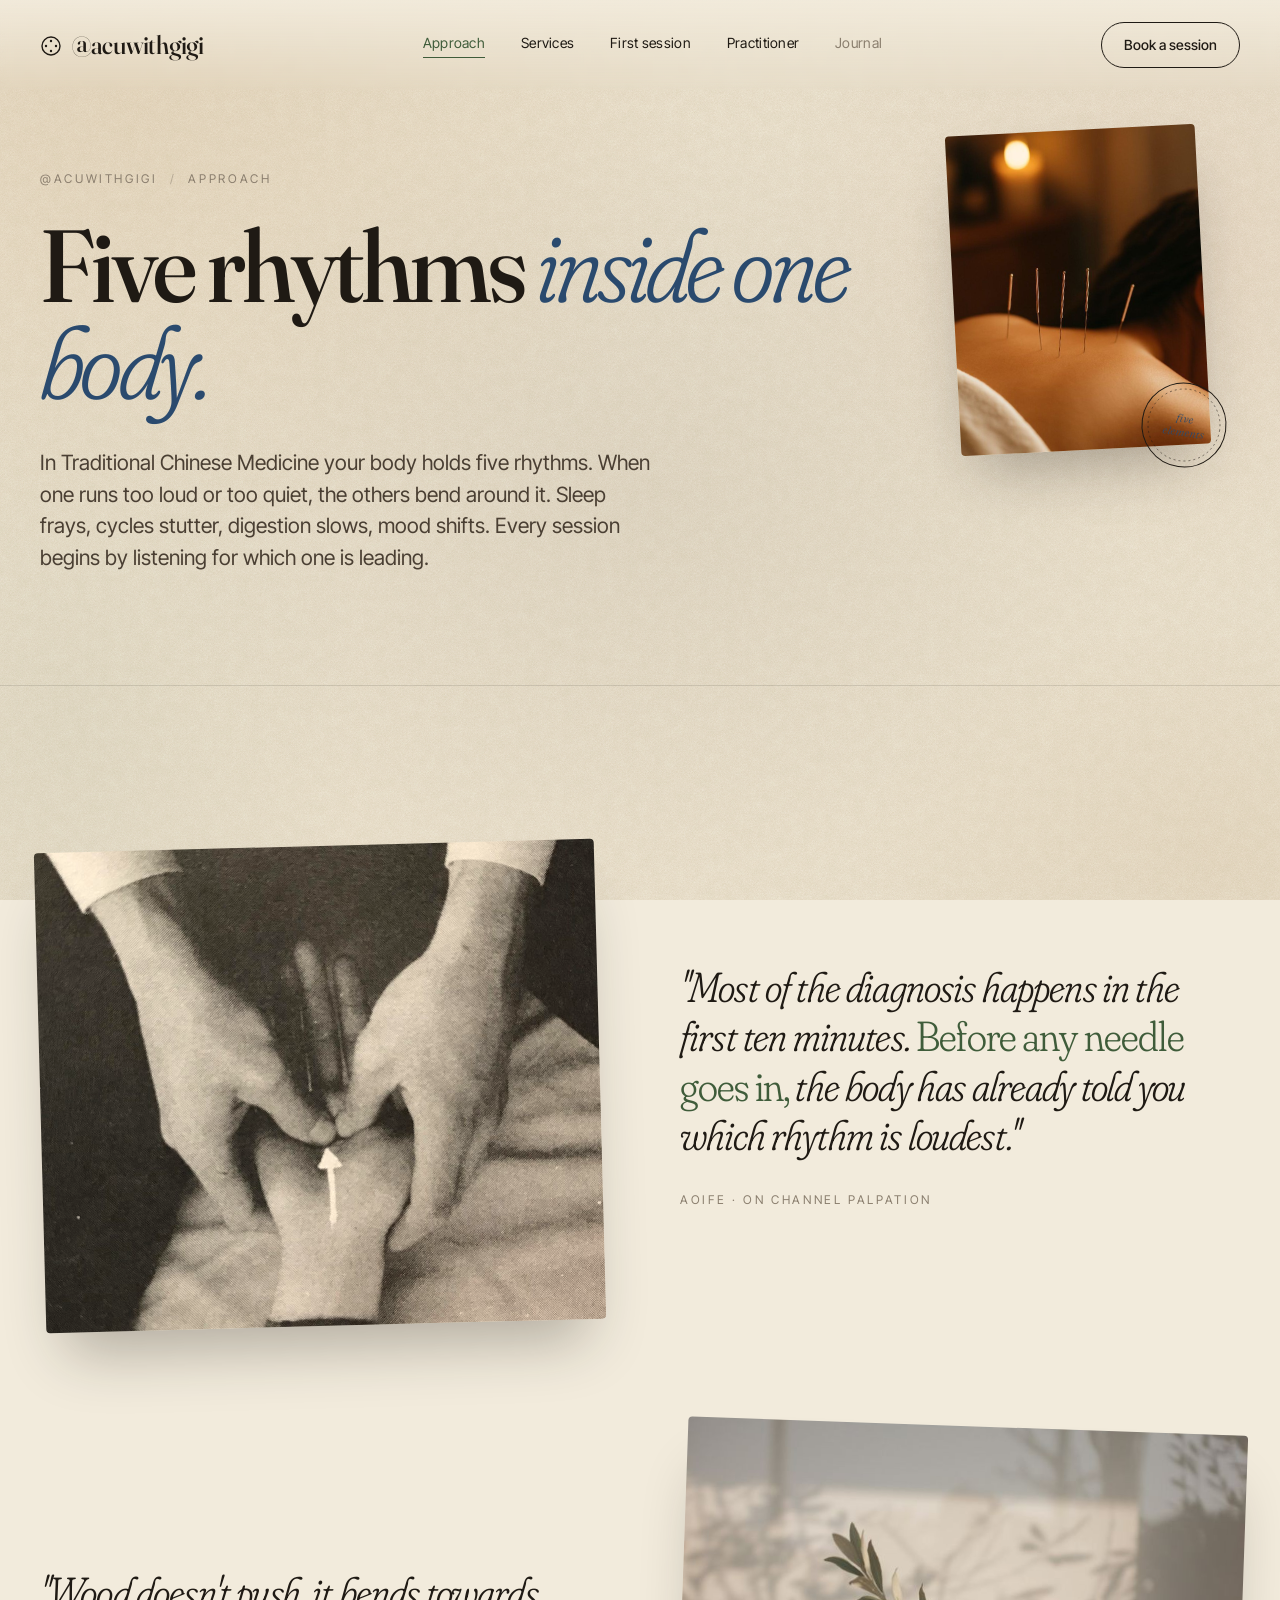
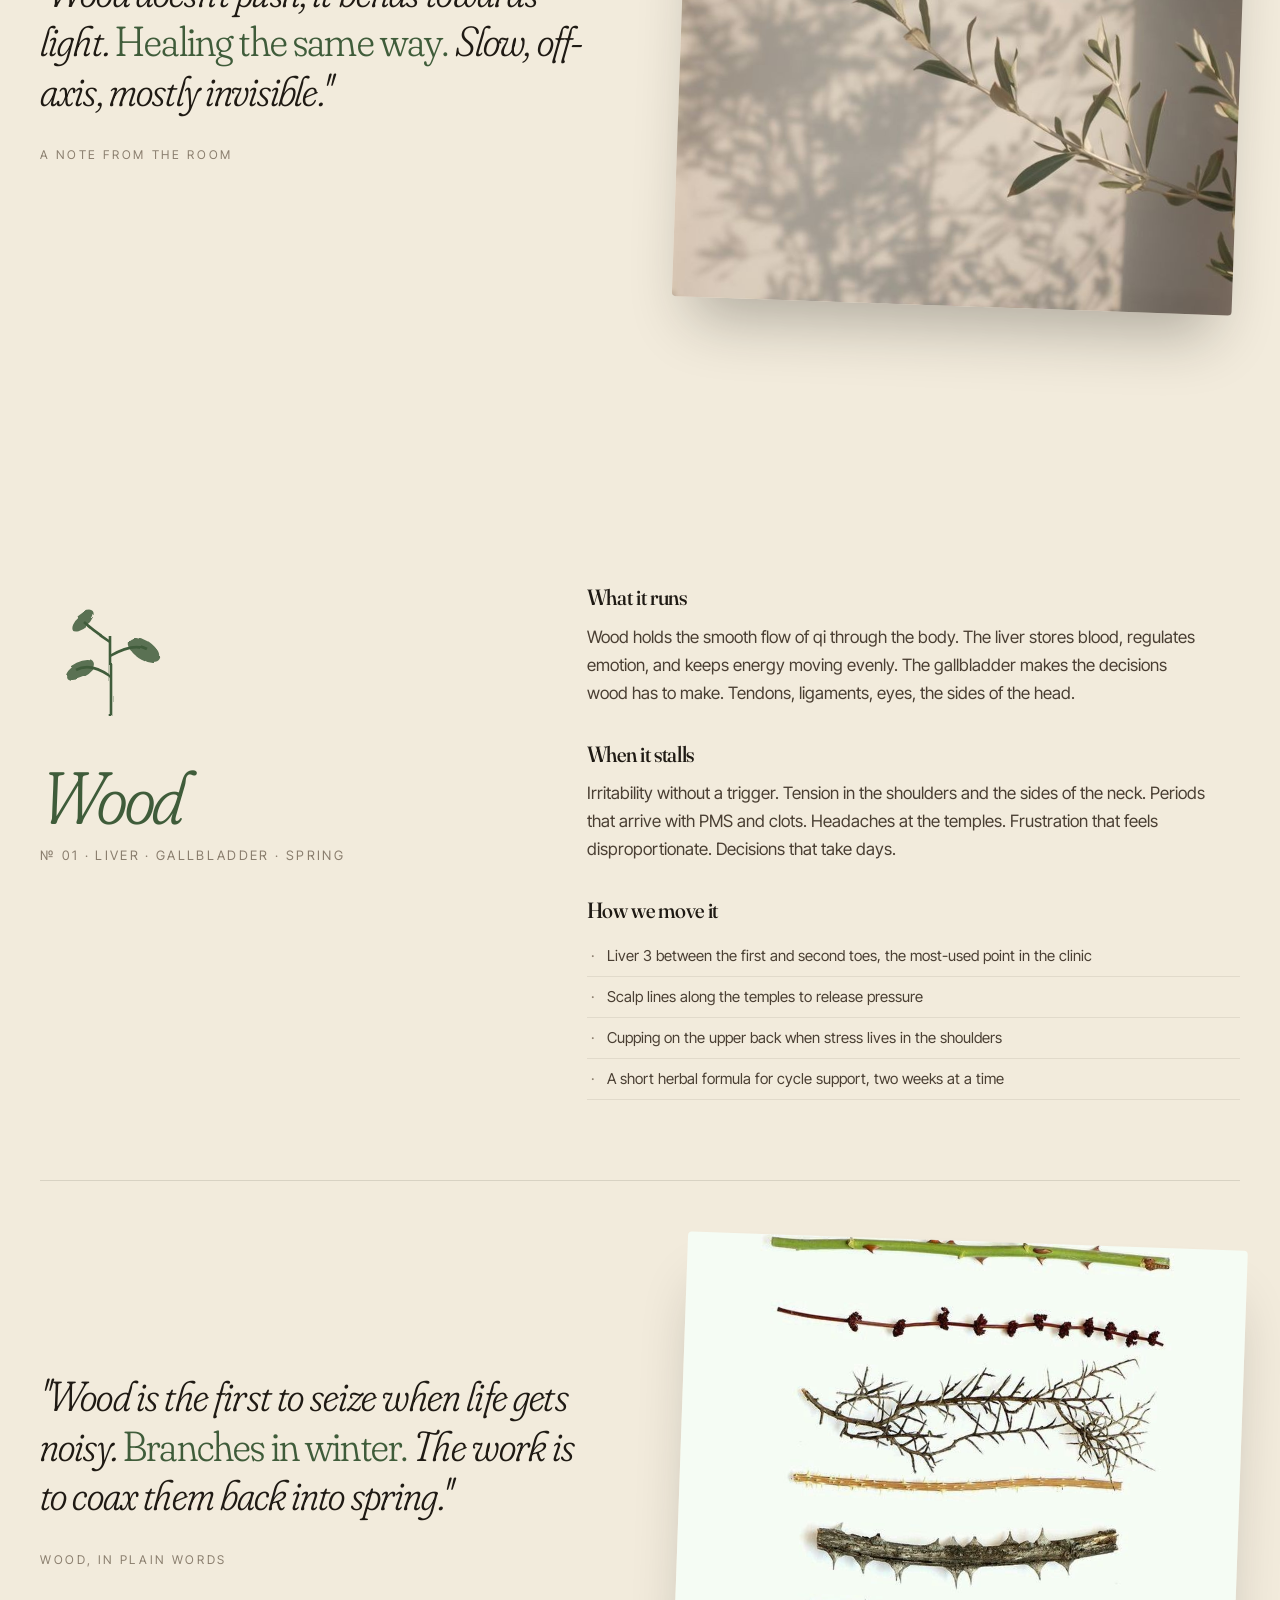
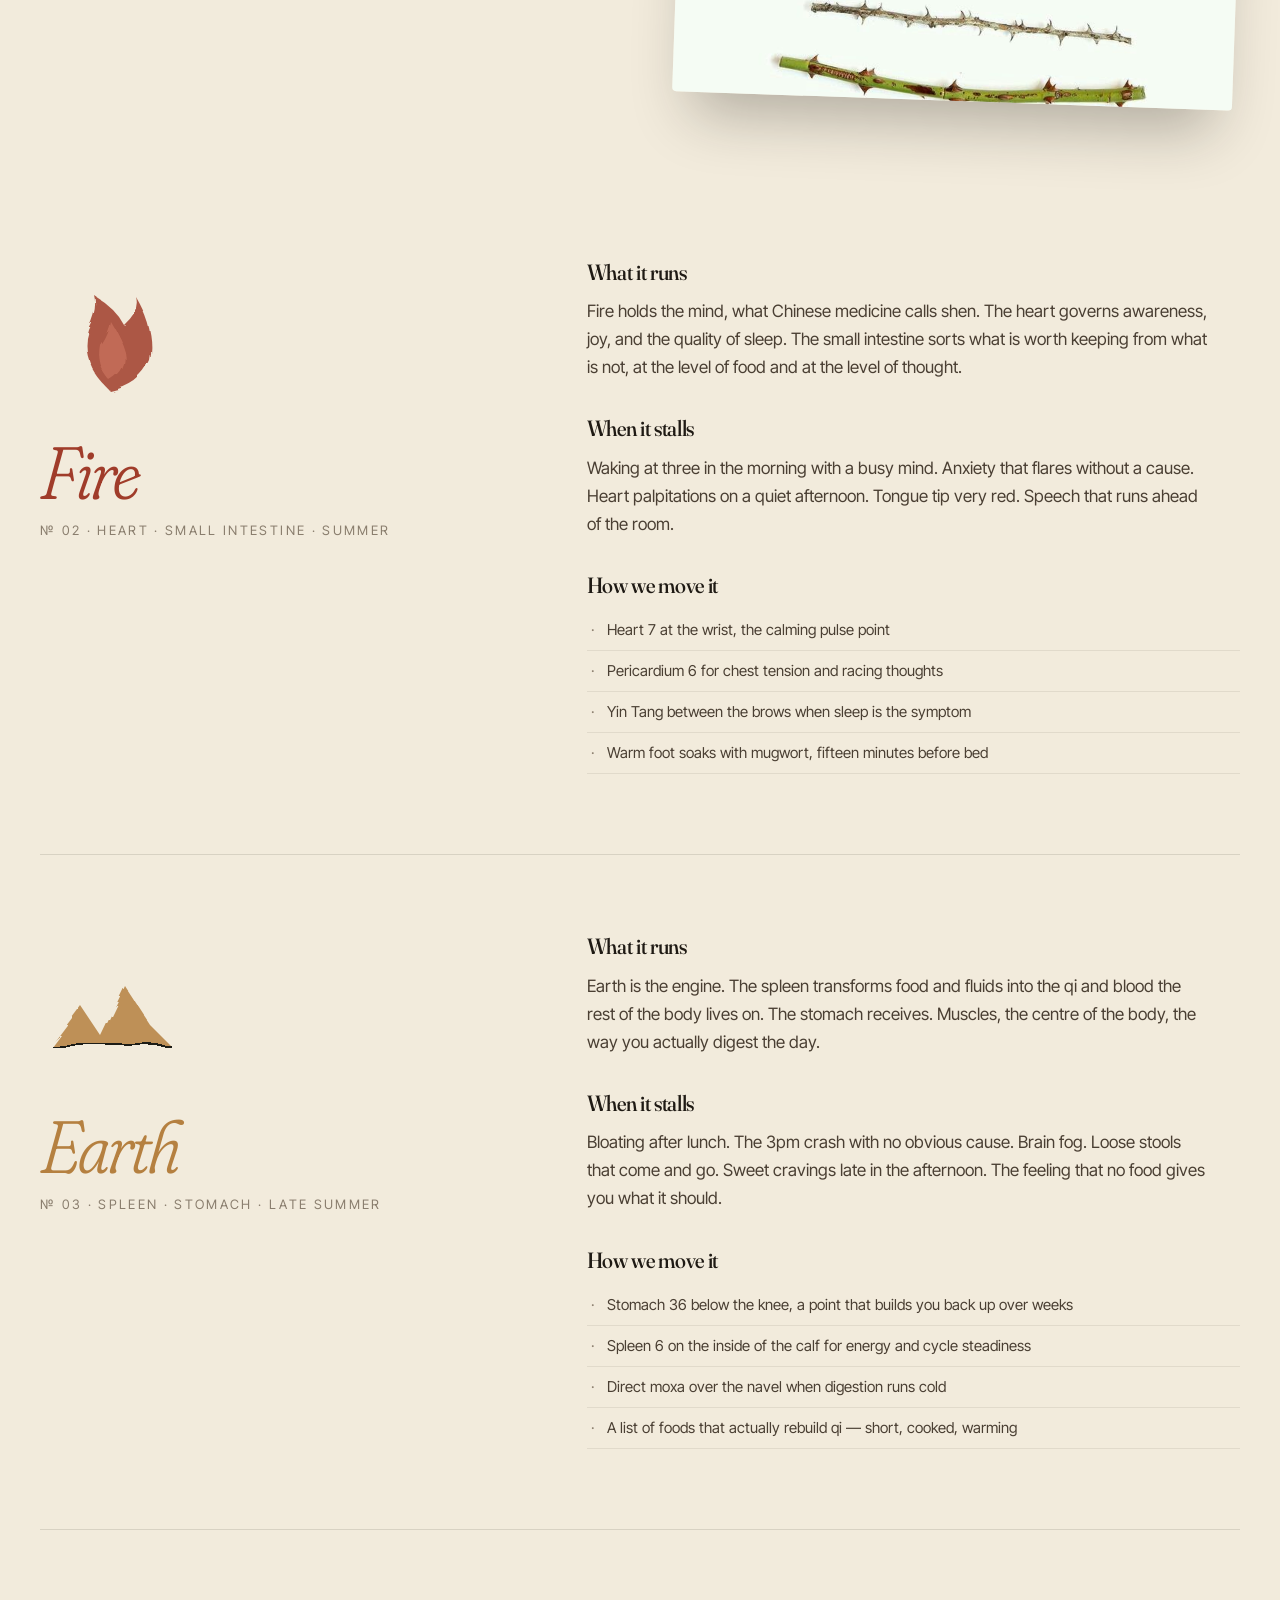
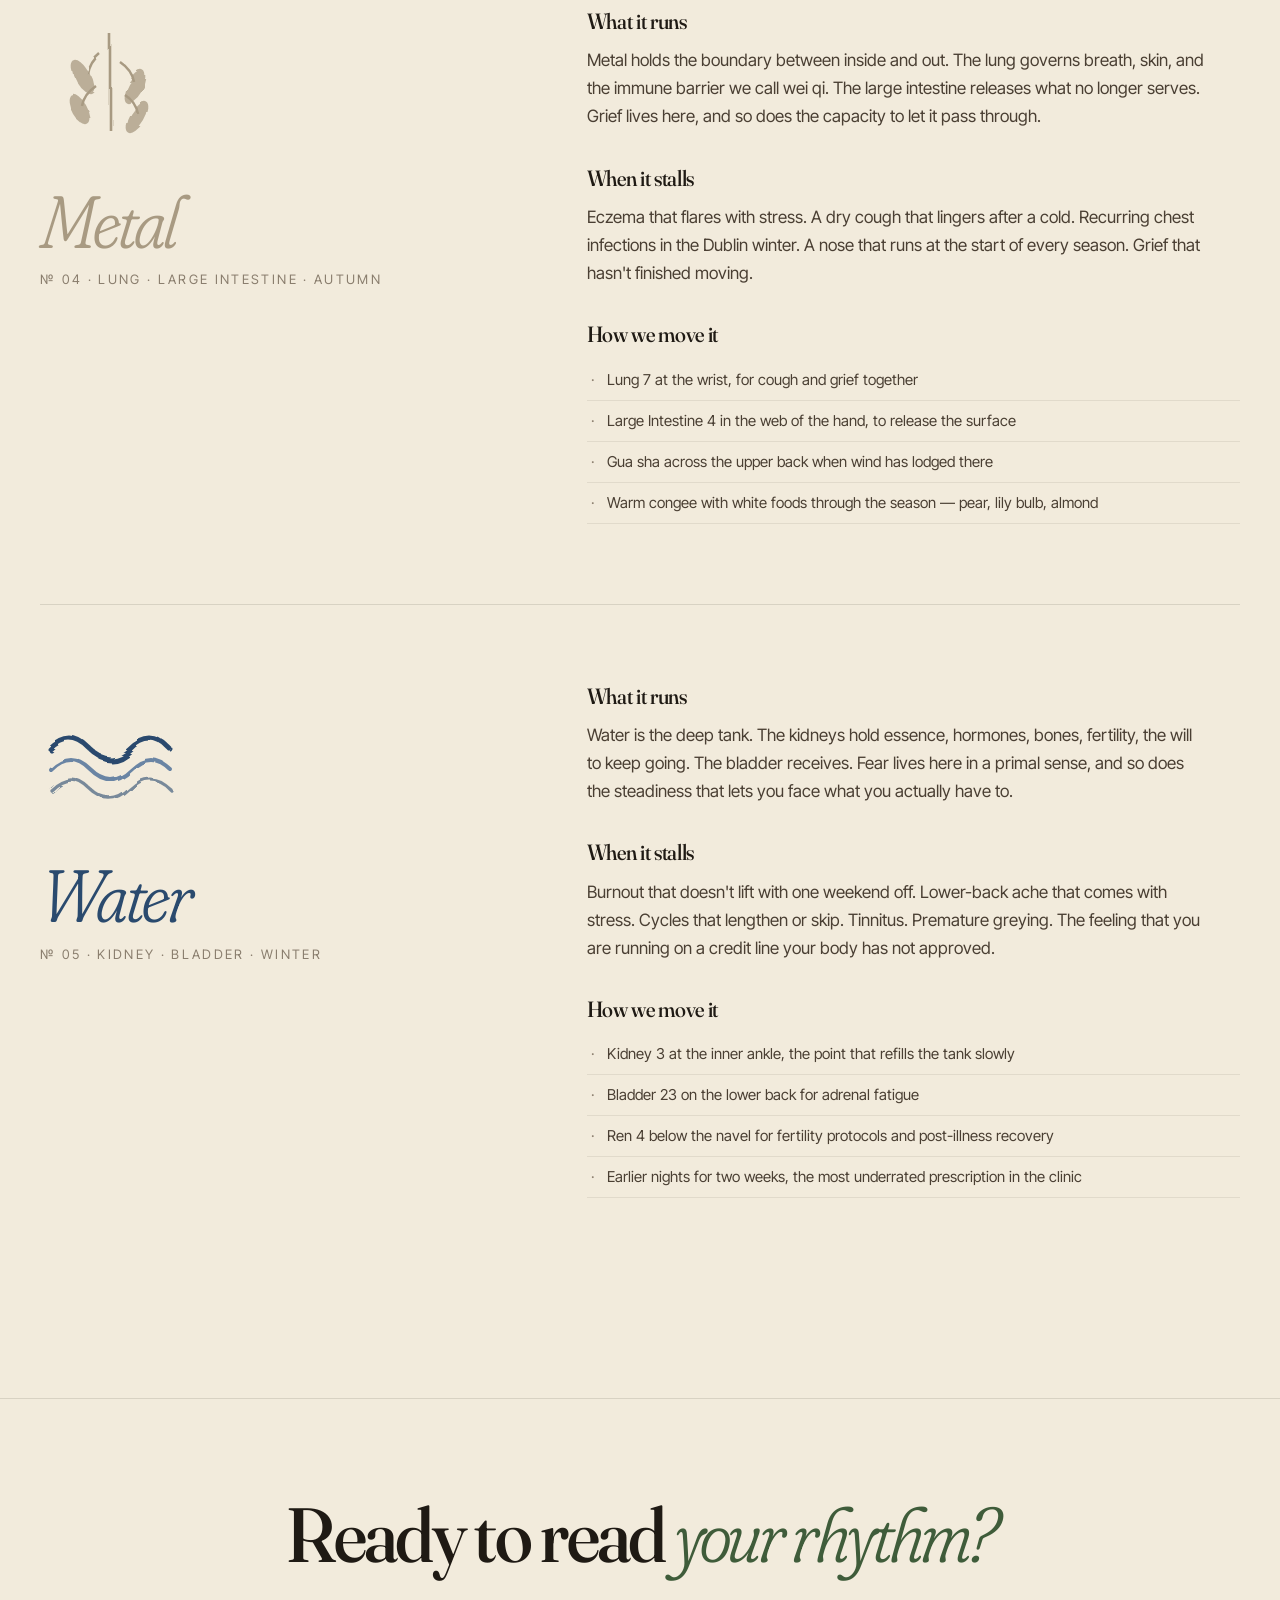
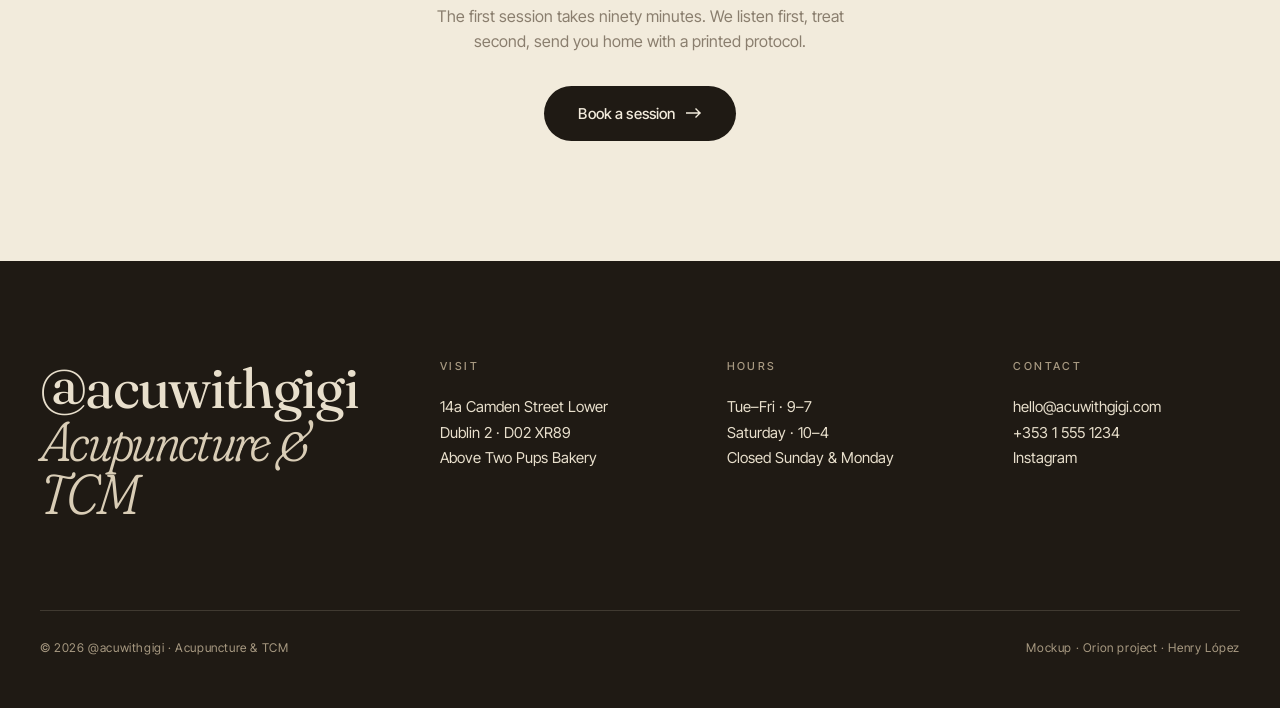
==== commit 44dd9f7a: "remove Wellcome vintage illustrations (wrong vibe), add treatment-room photo to first-session and ol" ====
--- a/approach.html
+++ b/approach.html
@@ -123,10 +123,10 @@
 
     <div class="photo-inset flip" style="margin: 40px 0 80px;">
       <div class="caption-block">
-        <p class="quote">"Every meridian is a path the qi takes. <em>The chart maps them, the body confirms them.</em>"</p>
-        <p class="small-meta">Spleen channel · Ming dynasty manuscript · Wellcome Collection</p>
-      </div>
-      <div class="img acu-chart contain" style="height: 560px;"></div>
+        <p class="quote">"Wood doesn't push, it bends towards light. <em>Healing the same way.</em> Slow, off-axis, mostly invisible."</p>
+        <p class="small-meta">A note from the room</p>
+      </div>
+      <div class="img olive-branch"></div>
     </div>
   </div>
 </section>
--- a/styles.css
+++ b/styles.css
@@ -352,18 +352,8 @@
   background-color: var(--paper-deep);
   background-position: center;
 }
-.photo-inset .img.contain {
-  background-size: contain;
-  background-repeat: no-repeat;
-  background-color: var(--paper-deep);
-  background-position: center;
-}
-.photo-inset .img.acu-chart { background-image: url('img/acu-chart-vintage.jpg'); }
-.photo-inset .img.acu-chart-jp { background-image: url('img/acu-chart-japanese.jpg'); }
-.photo-inset .img.herb-grid { background-image: url('img/herb-orange.jpg'); }
-.photo-inset .img.herb-huangqin { background-image: url('img/herb-huangqin.jpg'); }
-.photo-inset .img.herb-oenanthe { background-image: url('img/herb-oenanthe.jpg'); }
-.photo-inset .img.moxa-chart { background-image: url('img/moxa-chart.jpg'); }
+.photo-inset .img.treatment-room { background-image: url('img/treatment-room.jpg'); }
+.photo-inset .img.olive-branch { background-image: url('img/olive-branch.jpg'); }
 .photo-inset .caption-block {
   padding: 20px 0;
 }
@@ -410,9 +400,7 @@
 }
 .deco-img.pressed-flowers { background-image: url('img/pressed-flowers.jpg'); }
 .deco-img.thorns { background-image: url('img/thorns.jpg'); }
-.deco-img.moxa-chart { background-image: url('img/moxa-chart.jpg'); background-size: contain; background-repeat: no-repeat; }
-.deco-img.acu-chart-jp { background-image: url('img/acu-chart-japanese.jpg'); background-size: contain; background-repeat: no-repeat; }
-.deco-img.herb-huangqin { background-image: url('img/herb-huangqin.jpg'); background-size: contain; background-repeat: no-repeat; }
+.deco-img.olive-branch { background-image: url('img/olive-branch.jpg'); }
 @media (max-width: 980px) {
   .deco, .deco-img { display: none; }
 }
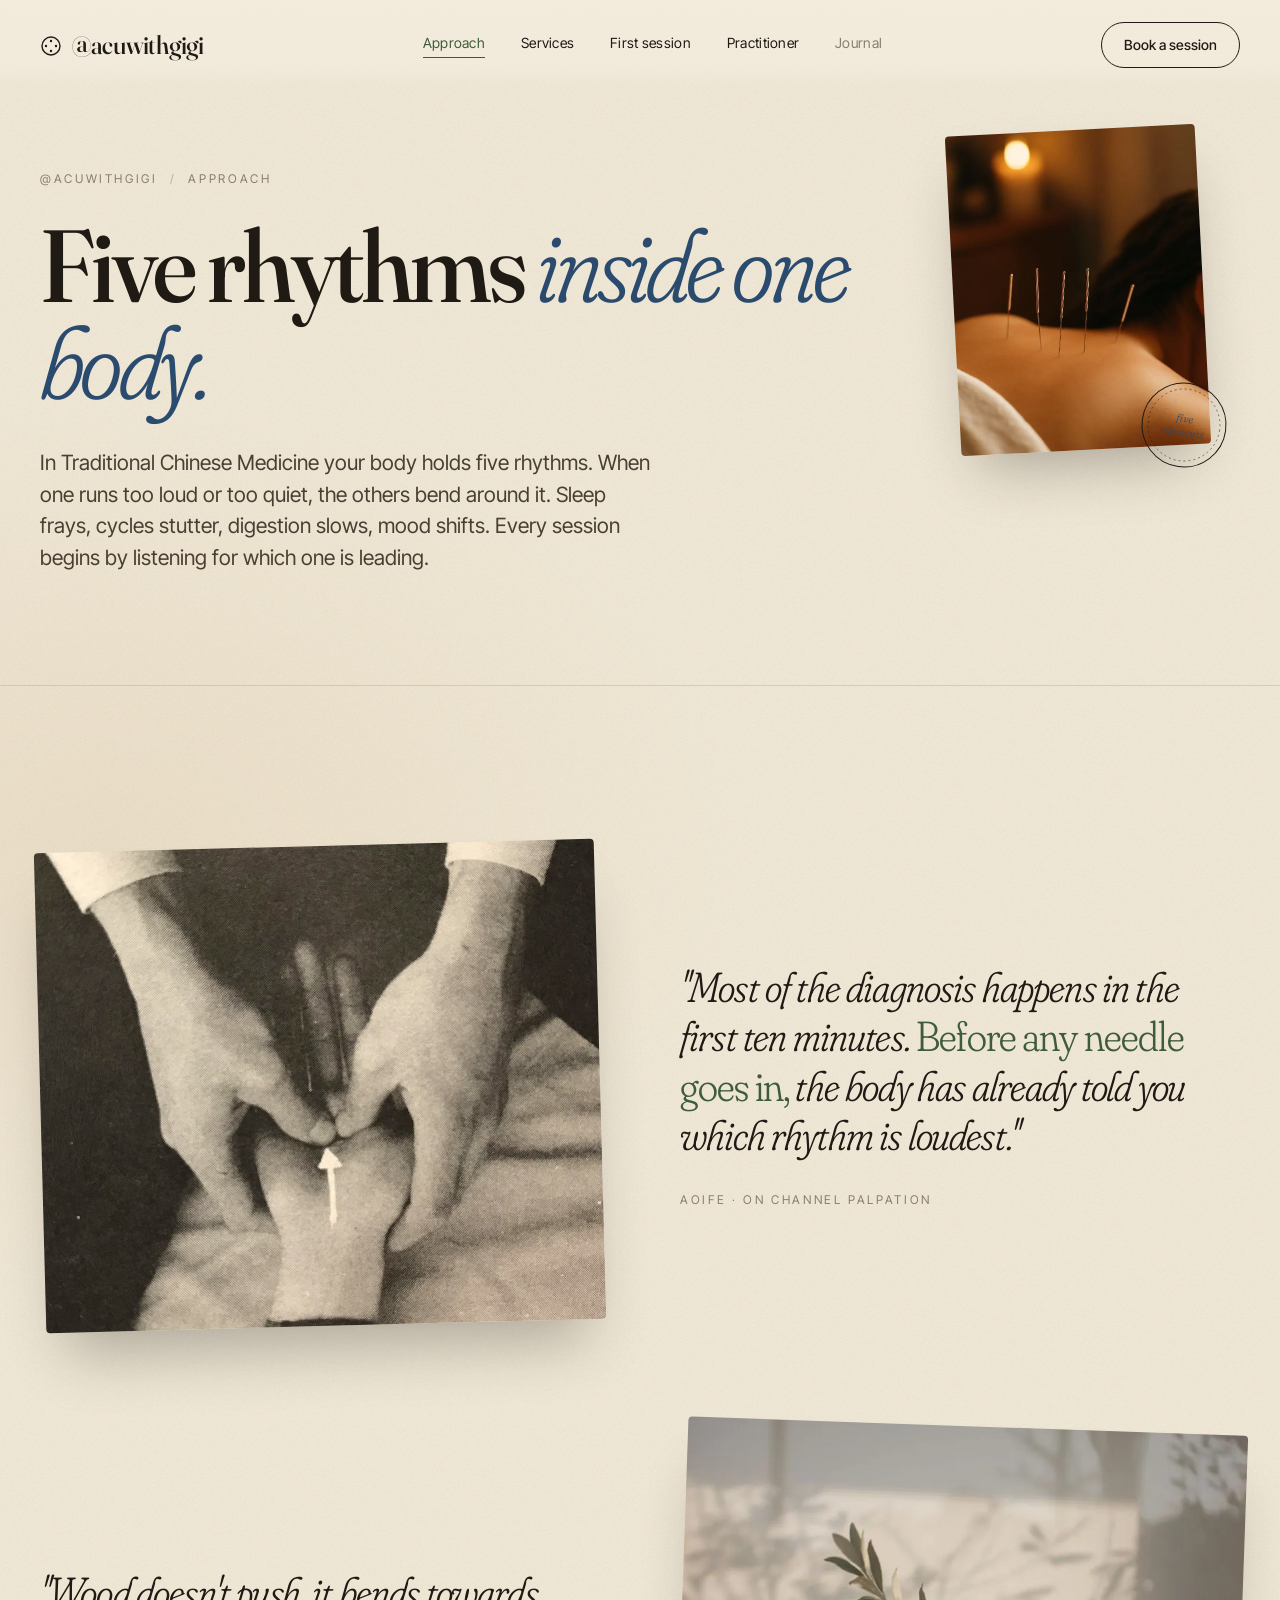
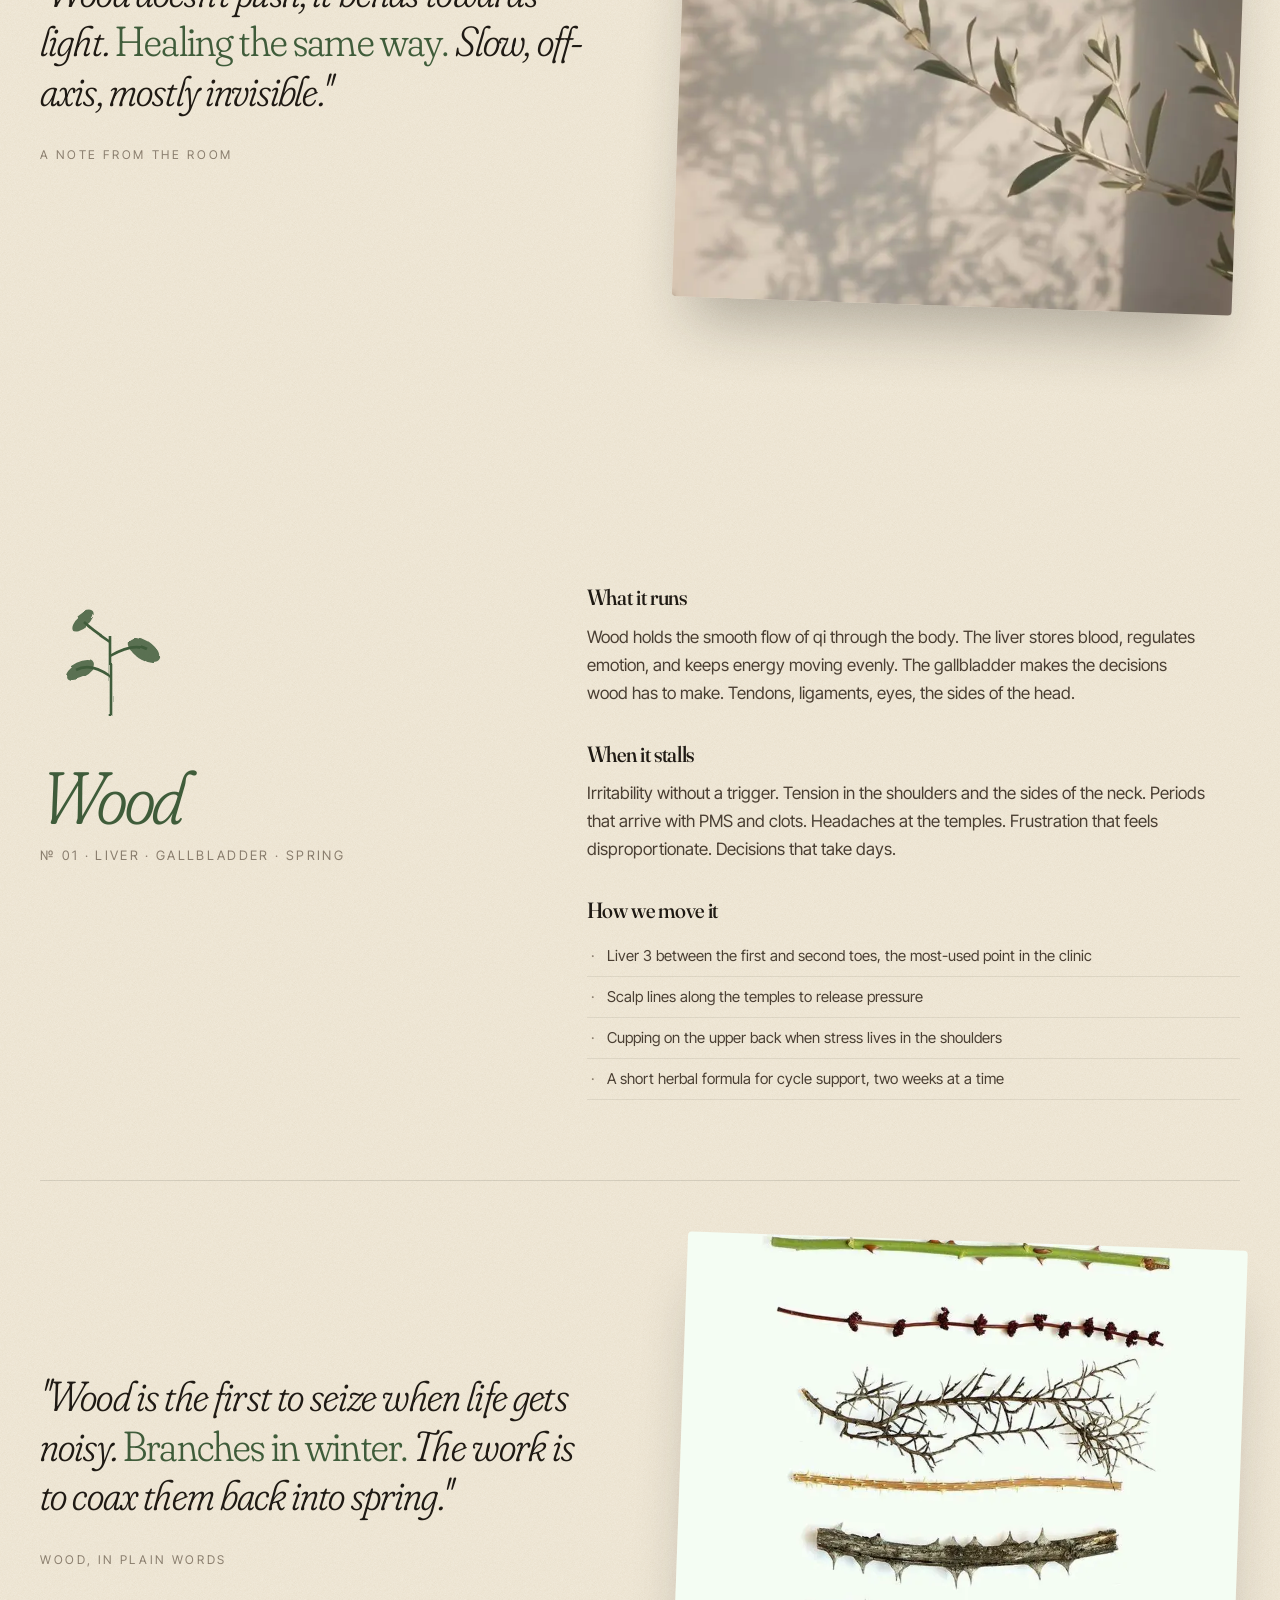
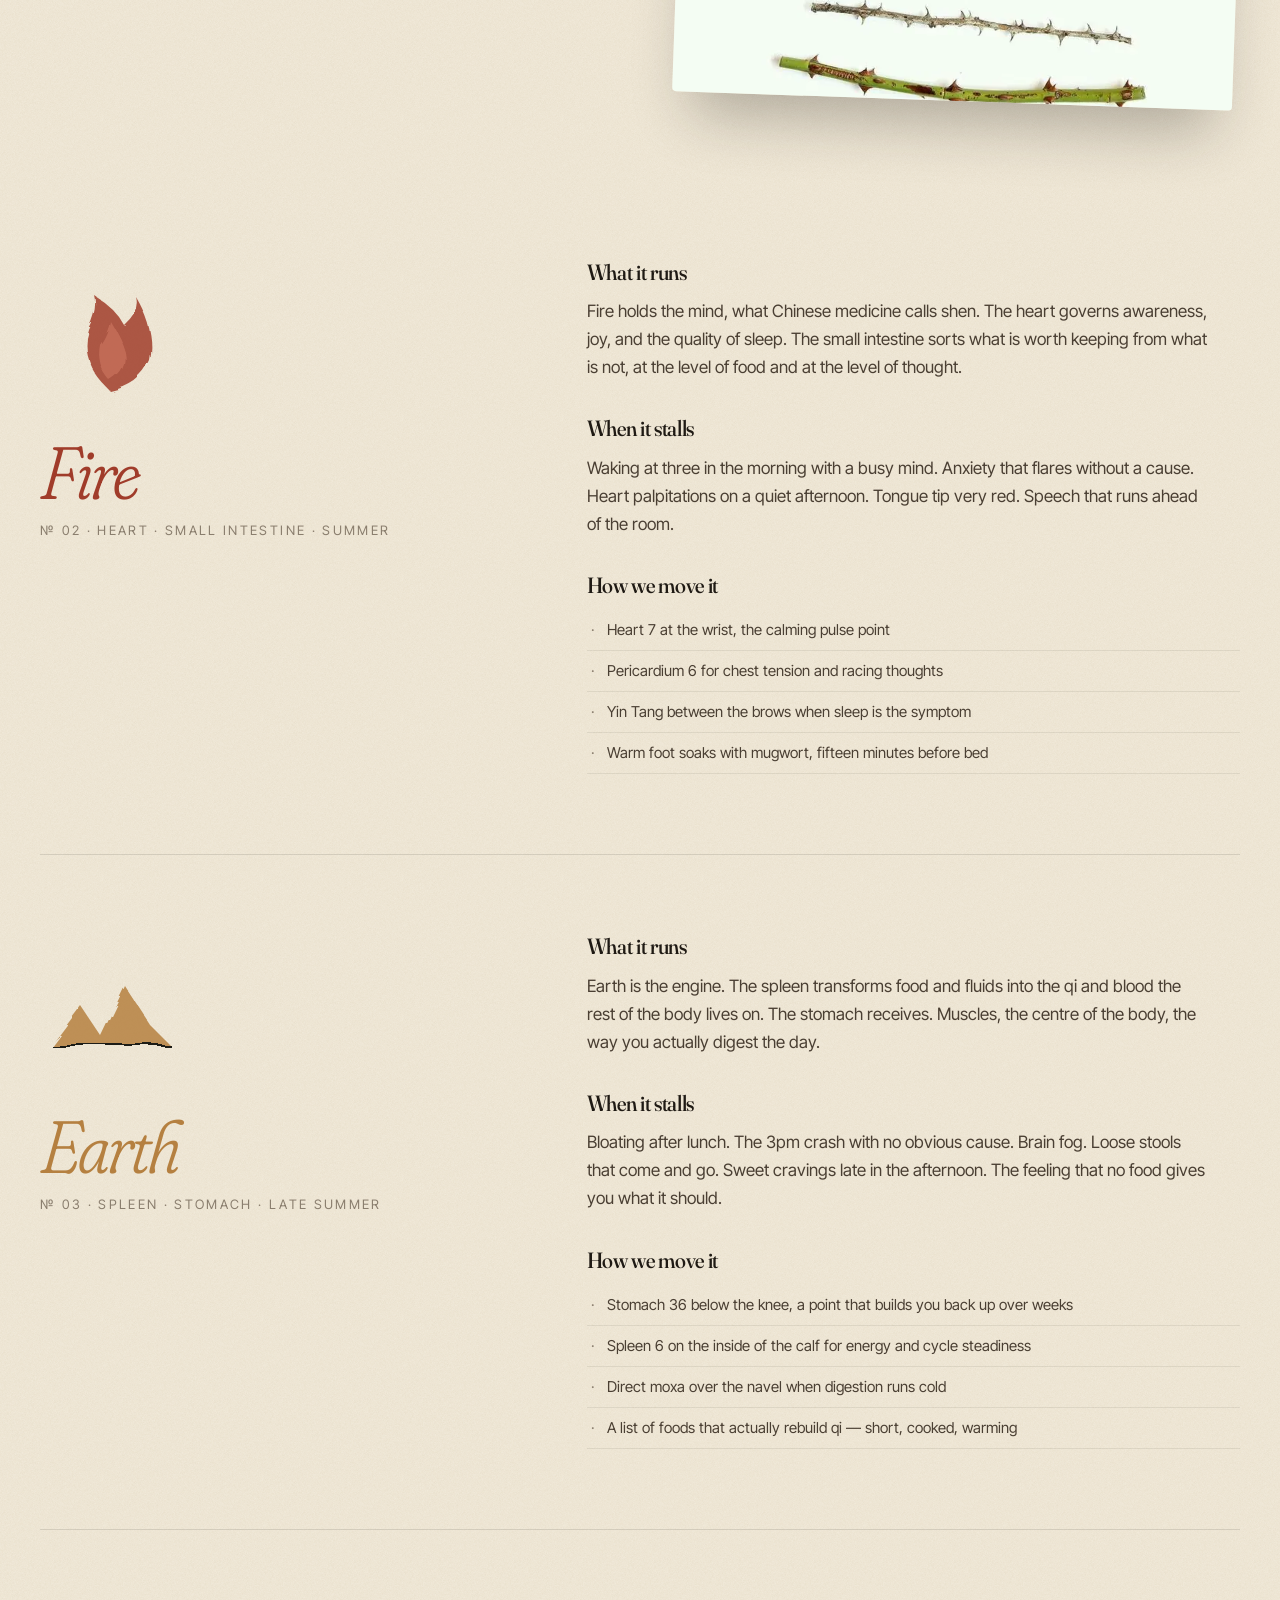
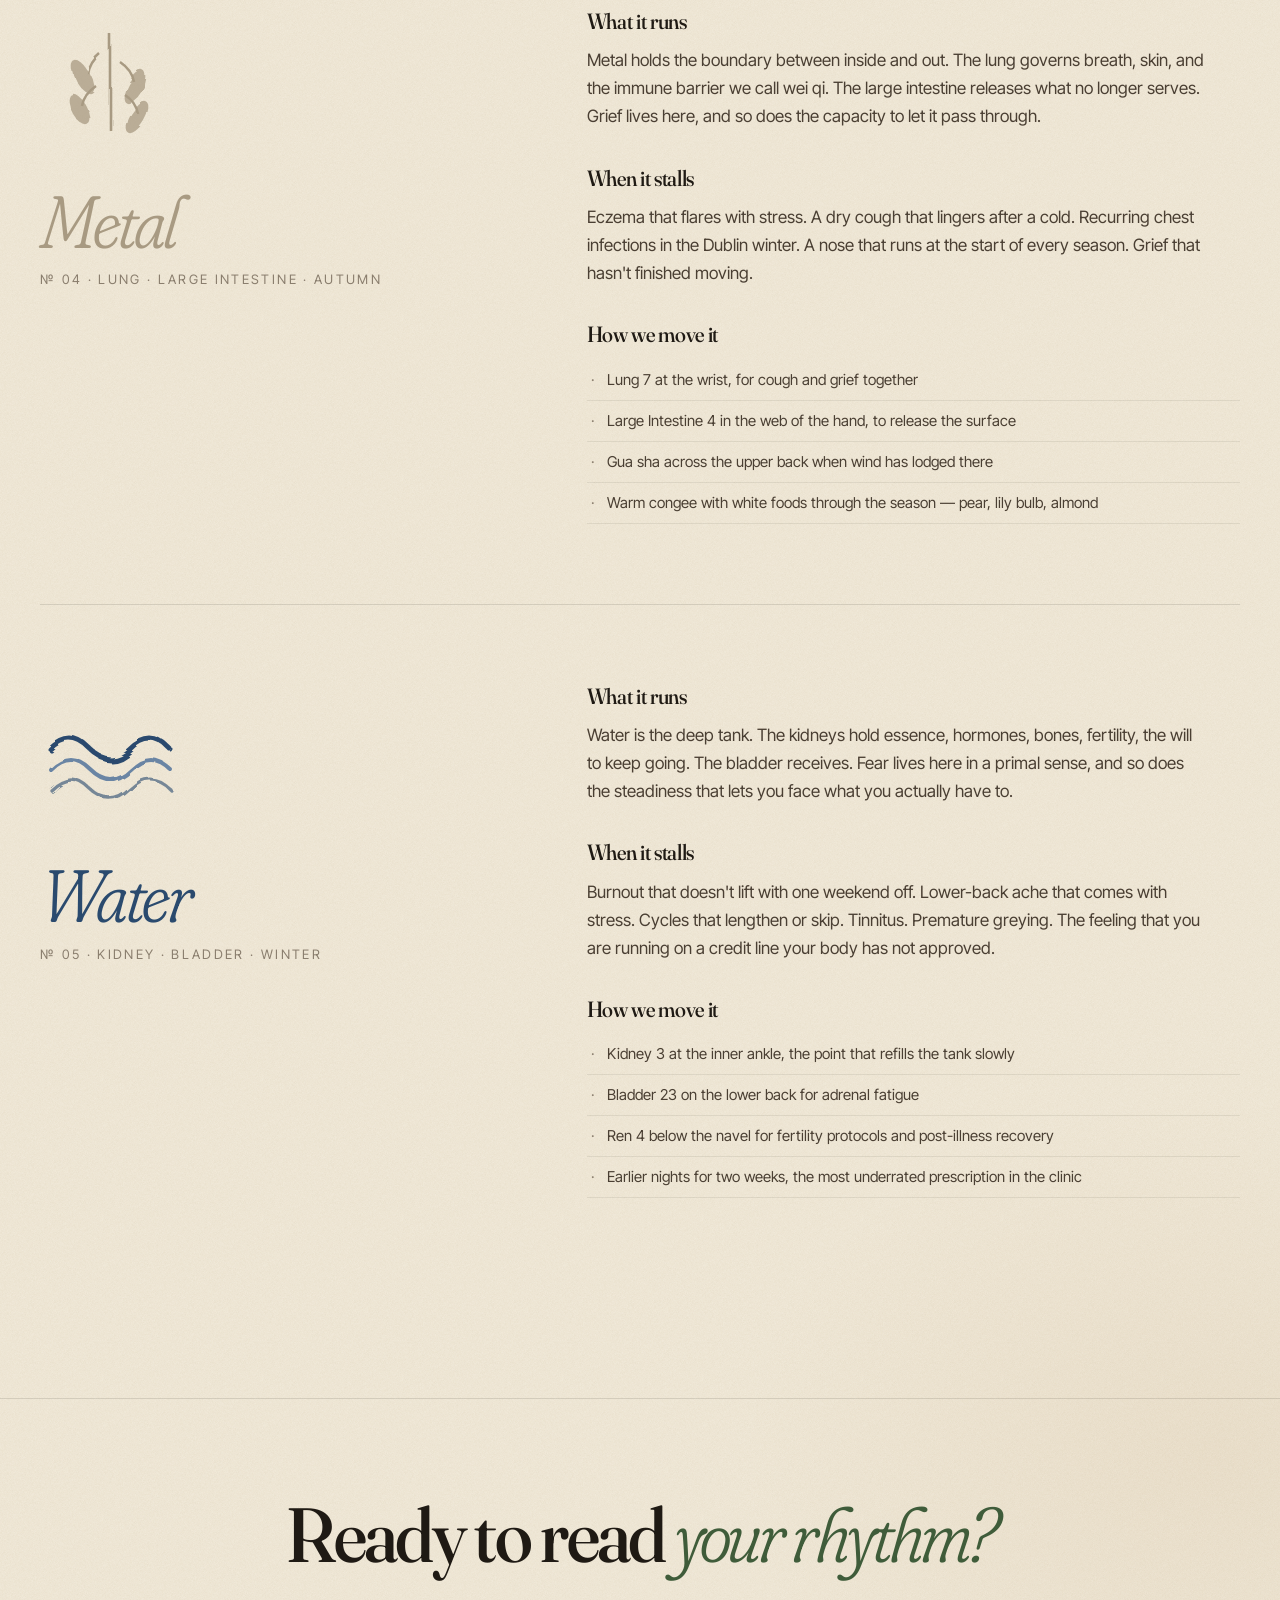
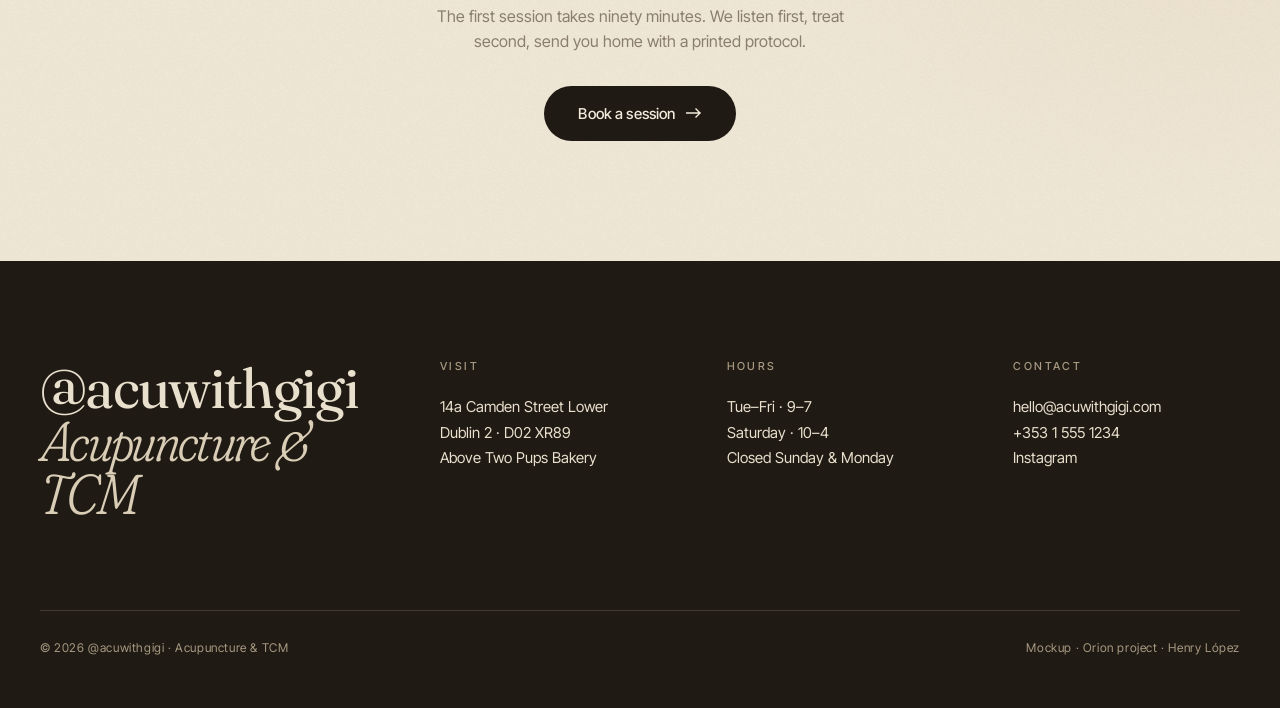
==== commit 98f9883e: "arqalum tiktok pattern: dedicated .tiktok-container scroll context + nav-dots indicator + Intersecti" ====
--- a/approach.html
+++ b/approach.html
@@ -90,6 +90,8 @@
   <a href="book.html" class="btn-book">Book a session</a>
 </nav>
 
+
+<div class="tiktok-container">
 <!-- PAGE HERO -->
 <section class="page-hero">
   <div class="wrap">
@@ -330,6 +332,9 @@
     </div>
   </div>
 </footer>
-
+</div>
+<div class="nav-dots" aria-hidden="true"></div>
+
+<script src="reels.js" defer></script>
 </body>
 </html>
--- a/styles.css
+++ b/styles.css
@@ -28,17 +28,12 @@
   color: var(--text);
   background-color: var(--paper);
   background-image:
-    radial-gradient(ellipse 900px 700px at 10% 12%, rgba(181,128,64,0.10), transparent 65%),
-    radial-gradient(ellipse 700px 500px at 92% 28%, rgba(160,60,42,0.05), transparent 60%),
-    radial-gradient(ellipse 800px 600px at 50% 55%, rgba(31,26,20,0.05), transparent 65%),
-    radial-gradient(ellipse 500px 700px at 5% 80%, rgba(63,92,58,0.05), transparent 60%),
-    radial-gradient(ellipse 600px 400px at 95% 95%, rgba(168,123,67,0.08), transparent 60%),
-    url("data:image/svg+xml,%3Csvg viewBox='0 0 600 600' xmlns='http://www.w3.org/2000/svg'%3E%3Cfilter id='nf'%3E%3CfeTurbulence type='fractalNoise' baseFrequency='1.6' numOctaves='3' stitchTiles='stitch' seed='4'/%3E%3CfeColorMatrix values='0 0 0 0 0.55 0 0 0 0 0.45 0 0 0 0 0.28 0 0 0 0.35 0'/%3E%3C/filter%3E%3Crect width='100%25' height='100%25' filter='url(%23nf)'/%3E%3C/svg%3E"),
-    url("data:image/svg+xml,%3Csvg viewBox='0 0 800 800' xmlns='http://www.w3.org/2000/svg'%3E%3Cfilter id='nm'%3E%3CfeTurbulence type='fractalNoise' baseFrequency='0.4' numOctaves='2' stitchTiles='stitch' seed='9'/%3E%3CfeColorMatrix values='0 0 0 0 0.78 0 0 0 0 0.68 0 0 0 0 0.5 0 0 0 0.22 0'/%3E%3C/filter%3E%3Crect width='100%25' height='100%25' filter='url(%23nm)'/%3E%3C/svg%3E"),
-    url("data:image/svg+xml,%3Csvg viewBox='0 0 1200 1200' xmlns='http://www.w3.org/2000/svg'%3E%3Cfilter id='nc'%3E%3CfeTurbulence type='fractalNoise' baseFrequency='0.08' numOctaves='2' stitchTiles='stitch' seed='2'/%3E%3CfeColorMatrix values='0 0 0 0 0.5 0 0 0 0 0.4 0 0 0 0 0.22 0 0 0 0.12 0'/%3E%3C/filter%3E%3Crect width='100%25' height='100%25' filter='url(%23nc)'/%3E%3C/svg%3E");
-  background-attachment: fixed, fixed, fixed, fixed, fixed, fixed, fixed, fixed;
-  background-size: 100% 100%, 100% 100%, 100% 100%, 100% 100%, 100% 100%, 220px 220px, 600px 600px, 1200px 1200px;
-  background-repeat: no-repeat, no-repeat, no-repeat, no-repeat, no-repeat, repeat, repeat, repeat;
+    radial-gradient(ellipse 1000px 700px at 8% 12%, rgba(181,128,64,0.10), transparent 65%),
+    radial-gradient(ellipse 800px 600px at 95% 88%, rgba(168,123,67,0.08), transparent 60%),
+    url("data:image/svg+xml,%3Csvg viewBox='0 0 400 400' xmlns='http://www.w3.org/2000/svg'%3E%3Cfilter id='nm'%3E%3CfeTurbulence type='fractalNoise' baseFrequency='1.2' numOctaves='2' stitchTiles='stitch' seed='4'/%3E%3CfeColorMatrix values='0 0 0 0 0.6 0 0 0 0 0.5 0 0 0 0 0.32 0 0 0 0.25 0'/%3E%3C/filter%3E%3Crect width='100%25' height='100%25' filter='url(%23nm)'/%3E%3C/svg%3E");
+  background-attachment: scroll, scroll, scroll;
+  background-size: 100% 100%, 100% 100%, 300px 300px;
+  background-repeat: no-repeat, no-repeat, repeat;
   line-height: 1.55;
   font-size: 16px;
   overflow-x: hidden;
@@ -78,8 +73,7 @@
   display: flex;
   justify-content: space-between;
   align-items: center;
-  background: linear-gradient(to bottom, rgba(242,235,220,0.92), rgba(242,235,220,0));
-  backdrop-filter: blur(6px);
+  background: linear-gradient(to bottom, rgba(242,235,220,0.96) 0%, rgba(242,235,220,0.88) 70%, rgba(242,235,220,0) 100%);
 }
 .brand {
   font-family: var(--serif);
@@ -204,7 +198,7 @@
 .collage-tile { position: absolute; border-radius: 4px; }
 .collage .photo-1 {
   width: 280px; height: 360px; top: 0; right: 60px;
-  background-image: url('img/hero-needles.jpg');
+  background-image: url('img/hero-needles.webp');
   background-size: cover; background-position: center;
   transform: rotate(-2deg);
   box-shadow: 0 30px 60px -20px rgba(31,26,20,0.35);
@@ -212,7 +206,7 @@
 }
 .collage .photo-2 {
   width: 200px; height: 260px; bottom: 30px; left: 20px;
-  background-image: url('img/hero-hands.jpg');
+  background-image: url('img/hero-hands.webp');
   background-size: cover; background-position: center;
   transform: rotate(3deg);
   box-shadow: 0 20px 40px -15px rgba(31,26,20,0.25);
@@ -306,9 +300,9 @@
   box-shadow: 0 30px 60px -20px rgba(31,26,20,0.35);
   z-index: 1;
 }
-.page-hero-photo.hands { background-image: url('img/hero-hands.jpg'); filter: sepia(0.18) contrast(1.05); }
-.page-hero-photo.needles { background-image: url('img/hero-needles.jpg'); }
-.page-hero-photo.gua-sha { background-image: url('img/gua-sha.jpg'); }
+.page-hero-photo.hands { background-image: url('img/hero-hands.webp'); filter: sepia(0.18) contrast(1.05); }
+.page-hero-photo.needles { background-image: url('img/hero-needles.webp'); }
+.page-hero-photo.gua-sha { background-image: url('img/gua-sha.webp'); }
 .page-hero-photo.small { width: 180px; height: 230px; }
 .page-hero-stamp {
   position: absolute;
@@ -341,19 +335,19 @@
   position: relative;
 }
 .photo-inset.flip .img { transform: rotate(2deg); }
-.photo-inset .img.hands { background-image: url('img/hero-hands.jpg'); filter: sepia(0.18) contrast(1.05); }
-.photo-inset .img.needles { background-image: url('img/hero-needles.jpg'); }
-.photo-inset .img.gua-sha { background-image: url('img/gua-sha.jpg'); }
-.photo-inset .img.thorns { background-image: url('img/thorns.jpg'); }
+.photo-inset .img.hands { background-image: url('img/hero-hands.webp'); filter: sepia(0.18) contrast(1.05); }
+.photo-inset .img.needles { background-image: url('img/hero-needles.webp'); }
+.photo-inset .img.gua-sha { background-image: url('img/gua-sha.webp'); }
+.photo-inset .img.thorns { background-image: url('img/thorns.webp'); }
 .photo-inset .img.tea-stamps {
-  background-image: url('img/tea-stamps.jpg');
+  background-image: url('img/tea-stamps.webp');
   background-size: contain;
   background-repeat: no-repeat;
   background-color: var(--paper-deep);
   background-position: center;
 }
-.photo-inset .img.treatment-room { background-image: url('img/treatment-room.jpg'); }
-.photo-inset .img.olive-branch { background-image: url('img/olive-branch.jpg'); }
+.photo-inset .img.treatment-room { background-image: url('img/treatment-room.webp'); }
+.photo-inset .img.olive-branch { background-image: url('img/olive-branch.webp'); }
 .photo-inset .caption-block {
   padding: 20px 0;
 }
@@ -398,9 +392,9 @@
   mix-blend-mode: multiply;
   opacity: 0.85;
 }
-.deco-img.pressed-flowers { background-image: url('img/pressed-flowers.jpg'); }
-.deco-img.thorns { background-image: url('img/thorns.jpg'); }
-.deco-img.olive-branch { background-image: url('img/olive-branch.jpg'); }
+.deco-img.pressed-flowers { background-image: url('img/pressed-flowers.webp'); }
+.deco-img.thorns { background-image: url('img/thorns.webp'); }
+.deco-img.olive-branch { background-image: url('img/olive-branch.webp'); }
 @media (max-width: 980px) {
   .deco, .deco-img { display: none; }
 }
@@ -1226,7 +1220,226 @@
   letter-spacing: 0.05em;
 }
 
-/* ============ RESPONSIVE ============ */
+/* ============ TIKTOK CONTAINER (Arqalum pattern) ============ */
+/* Desktop: container is transparent passthrough. Mobile: dedicated scroll-snap container. */
+.tiktok-container { position: relative; }
+.nav-dots { display: none; }
+
+@media (max-width: 768px) {
+  html, body {
+    height: 100%;
+    margin: 0;
+    overflow: hidden;
+  }
+  body {
+    background-image:
+      radial-gradient(ellipse 700px 600px at 15% 15%, rgba(181,128,64,0.10), transparent 65%),
+      radial-gradient(ellipse 600px 500px at 90% 85%, rgba(168,123,67,0.08), transparent 60%),
+      url("data:image/svg+xml,%3Csvg viewBox='0 0 600 600' xmlns='http://www.w3.org/2000/svg'%3E%3Cfilter id='nm'%3E%3CfeTurbulence type='fractalNoise' baseFrequency='1.2' numOctaves='2' stitchTiles='stitch' seed='4'/%3E%3CfeColorMatrix values='0 0 0 0 0.6 0 0 0 0 0.48 0 0 0 0 0.3 0 0 0 0.22 0'/%3E%3C/filter%3E%3Crect width='100%25' height='100%25' filter='url(%23nm)'/%3E%3C/svg%3E");
+    background-attachment: scroll, scroll, scroll;
+    background-size: 100% 100%, 100% 100%, 300px 300px;
+    background-repeat: no-repeat, no-repeat, repeat;
+  }
+  .tiktok-container {
+    height: 100vh;
+    height: 100dvh;
+    overflow-y: scroll;
+    overflow-x: hidden;
+    scroll-snap-type: y mandatory;
+    -webkit-overflow-scrolling: touch;
+    overscroll-behavior-y: contain;
+    scroll-behavior: smooth;
+    scrollbar-width: none;
+  }
+  .tiktok-container::-webkit-scrollbar { display: none; }
+  nav.top {
+    backdrop-filter: none;
+    -webkit-backdrop-filter: none;
+    background: rgba(242,235,220,0.96);
+  }
+
+  /* Nav dots — progress indicator */
+  .nav-dots {
+    position: fixed;
+    right: 12px;
+    top: 50%;
+    transform: translateY(-50%);
+    display: flex;
+    flex-direction: column;
+    gap: 10px;
+    z-index: 200;
+    pointer-events: auto;
+  }
+  .nav-dots .dot {
+    width: 7px;
+    height: 7px;
+    border-radius: 50%;
+    background: rgba(31,26,20,0.22);
+    transition: all 0.25s ease;
+    cursor: pointer;
+    border: none;
+    padding: 0;
+  }
+  .nav-dots .dot.active {
+    background: var(--ink);
+    width: 8px;
+    height: 22px;
+    border-radius: 4px;
+  }
+
+  /* Every major editorial moment is a full-screen reel */
+  .hero,
+  .page-hero,
+  .teaser,
+  .service-card,
+  .element,
+  .element-detail,
+  .test-card,
+  .step-card,
+  .photo-inset,
+  .practitioner,
+  .prac-extended,
+  .pricing,
+  .notes,
+  .first .first-intro,
+  .book,
+  .book-teaser,
+  .book-form-wrap,
+  footer {
+    scroll-snap-align: start;
+    scroll-snap-stop: always;
+    height: 100vh;
+    height: 100dvh;
+    display: flex !important;
+    flex-direction: column;
+    justify-content: flex-start;
+    padding: 80px 24px 30px !important;
+    border: none !important;
+    background: transparent !important;
+    margin: 0 !important;
+    overflow: hidden;
+  }
+  /* Reels with short content: vertical-center inside reel */
+  .teaser, .service-card, .test-card, .step-card, .element, .book, .book-teaser, .first-intro {
+    justify-content: center;
+  }
+  /* Pages with tall content: clear nav at top */
+  .hero { padding-top: 64px !important; padding-bottom: 12px !important; }
+  .page-hero { padding-top: 96px !important; }
+  .photo-inset { padding-top: 80px !important; padding-bottom: 40px !important; gap: 20px !important; }
+  footer { padding-bottom: 30px !important; overflow: visible; }
+
+  /* Reel fade-in when slide enters viewport */
+  .hero > *, .page-hero > *, .teaser, .service-card, .element, .element-detail,
+  .test-card, .step-card, .photo-inset, .practitioner > *, .prac-extended > *,
+  .pricing, .notes, .first-intro, .book > *, .book-teaser > *, .book-form-wrap > * {
+    transition: opacity .55s ease, transform .55s ease;
+  }
+  .reel-active { /* hook for animations */ }
+
+  /* Reset grid containers so children flow vertically as snap points */
+  .teaser-grid, .service-grid, .elements, .test-grid, .steps {
+    display: flex !important;
+    flex-direction: column;
+    gap: 0;
+    border: none !important;
+  }
+
+  /* Centering inside each reel */
+  .hero-grid, .approach-grid, .services-header, .prac-grid {
+    grid-template-columns: 1fr !important;
+    gap: 30px !important;
+  }
+  .hero-text { text-align: left; }
+  .hero { height: 100vh; height: 100dvh; overflow: hidden; padding-top: 70px !important; padding-bottom: 20px !important; }
+  .hero h1 { font-size: clamp(40px, 11vw, 54px) !important; margin-bottom: 22px !important; }
+  .hero-sub { font-size: 15px; margin-bottom: 26px !important; }
+  .hero-eyebrow { margin-bottom: 18px !important; font-size: 11px; }
+  .collage { height: 240px; transform: scale(0.62); transform-origin: top center; margin-top: -30px !important; }
+  .hero-grid { gap: 12px !important; }
+
+  .page-hero h1 { font-size: clamp(40px, 11vw, 56px) !important; max-width: 100% !important; }
+  .page-hero .lede { font-size: 16px; max-width: 100% !important; }
+  .page-hero-photo, .page-hero-stamp { display: none; }
+
+  /* Teaser cards as reels */
+  .teaser-num { font-size: 13px; }
+  .teaser-title { font-size: clamp(36px, 10vw, 52px) !important; }
+  .teaser-desc { font-size: 16px; }
+
+  /* Service cards as reels */
+  .service-card { grid-template-columns: 1fr !important; gap: 24px !important; }
+  .service-icon { width: 90px; height: 90px; }
+  .service-title { font-size: 36px !important; }
+  .service-desc { font-size: 16px; max-width: 100%; }
+  .service-num { display: none; }
+
+  /* Element cards as reels */
+  .element { border-top: none; padding-top: 90px !important; }
+  .element-svg { position: relative; top: auto; left: auto; width: 80px; height: 80px; margin-bottom: 20px; }
+  .element-num { margin-bottom: 20px; }
+  .element-name { font-size: 56px; }
+
+  /* Element detail (approach page) */
+  .element-detail .side { position: static; }
+  .element-detail .side svg { width: 100px; height: 100px; margin-bottom: 20px; }
+  .element-detail .side .name { font-size: 56px; }
+  .element-detail .body h3 { font-size: 20px; margin-top: 24px; }
+  .element-detail .body h3:first-child { margin-top: 16px; }
+  .element-detail .body p { font-size: 15px; max-width: 100%; }
+
+  /* Photo insets — image + quote both visible */
+  .photo-inset { gap: 24px !important; }
+  .photo-inset .img { height: 240px !important; }
+  .photo-inset .quote { font-size: 24px; line-height: 1.25; }
+
+  /* Testimonials */
+  .test-quote { font-size: 22px; line-height: 1.35; }
+  .test-card { padding: 90px 24px 50px !important; }
+  .test-card:first-child { border-bottom: none !important; padding-bottom: 50px !important; }
+
+  /* Steps */
+  .step-num { font-size: 72px; }
+
+  /* Book big CTA */
+  .book h2 { font-size: clamp(54px, 14vw, 80px) !important; }
+  .book-teaser h2 { font-size: clamp(40px, 11vw, 60px) !important; }
+
+  /* Pricing */
+  .pricing { padding: 90px 0 50px; }
+  .pricing-row { grid-template-columns: 1fr; gap: 6px; padding: 18px 0; }
+  .pricing-name { font-size: 19px; }
+  .pricing-price { text-align: left; font-size: 20px; }
+
+  /* Practitioner section */
+  .portrait-block { height: 360px; }
+  .prac-content h2 { font-size: clamp(36px, 10vw, 52px) !important; }
+
+  /* Book form: each major step its own snap moment */
+  .book-form-grid { grid-template-columns: 1fr !important; gap: 30px !important; }
+
+  /* Footer */
+  footer { padding-top: 70px !important; padding-bottom: 40px !important; }
+  .foot-grid { grid-template-columns: 1fr !important; gap: 30px; margin-bottom: 40px; }
+  .foot-brand { font-size: 44px; }
+  .foot-bottom { flex-direction: column; gap: 10px; }
+
+  /* Hide nav background blur on mobile to save paint */
+  nav.top { padding: 14px 20px; }
+  nav.top .brand { font-size: 22px; }
+
+  /* Wrap padding tighter */
+  .wrap { padding: 0 24px; }
+
+  /* Hide decorative botanicals on tight mobile to reduce noise */
+  .deco-img.pressed-flowers,
+  .deco-img.olive-branch { opacity: 0.35; }
+
+  /* Disable fixed bg-attachment on mobile (poor iOS perf) */
+  body { background-attachment: scroll, scroll, scroll, scroll, scroll, scroll, scroll, scroll; }
+}
+
+/* ============ RESPONSIVE (TABLET + SMALL DESKTOP) ============ */
 @media (max-width: 980px) {
   .wrap { padding: 0 24px; }
   nav.top { padding: 18px 24px; }
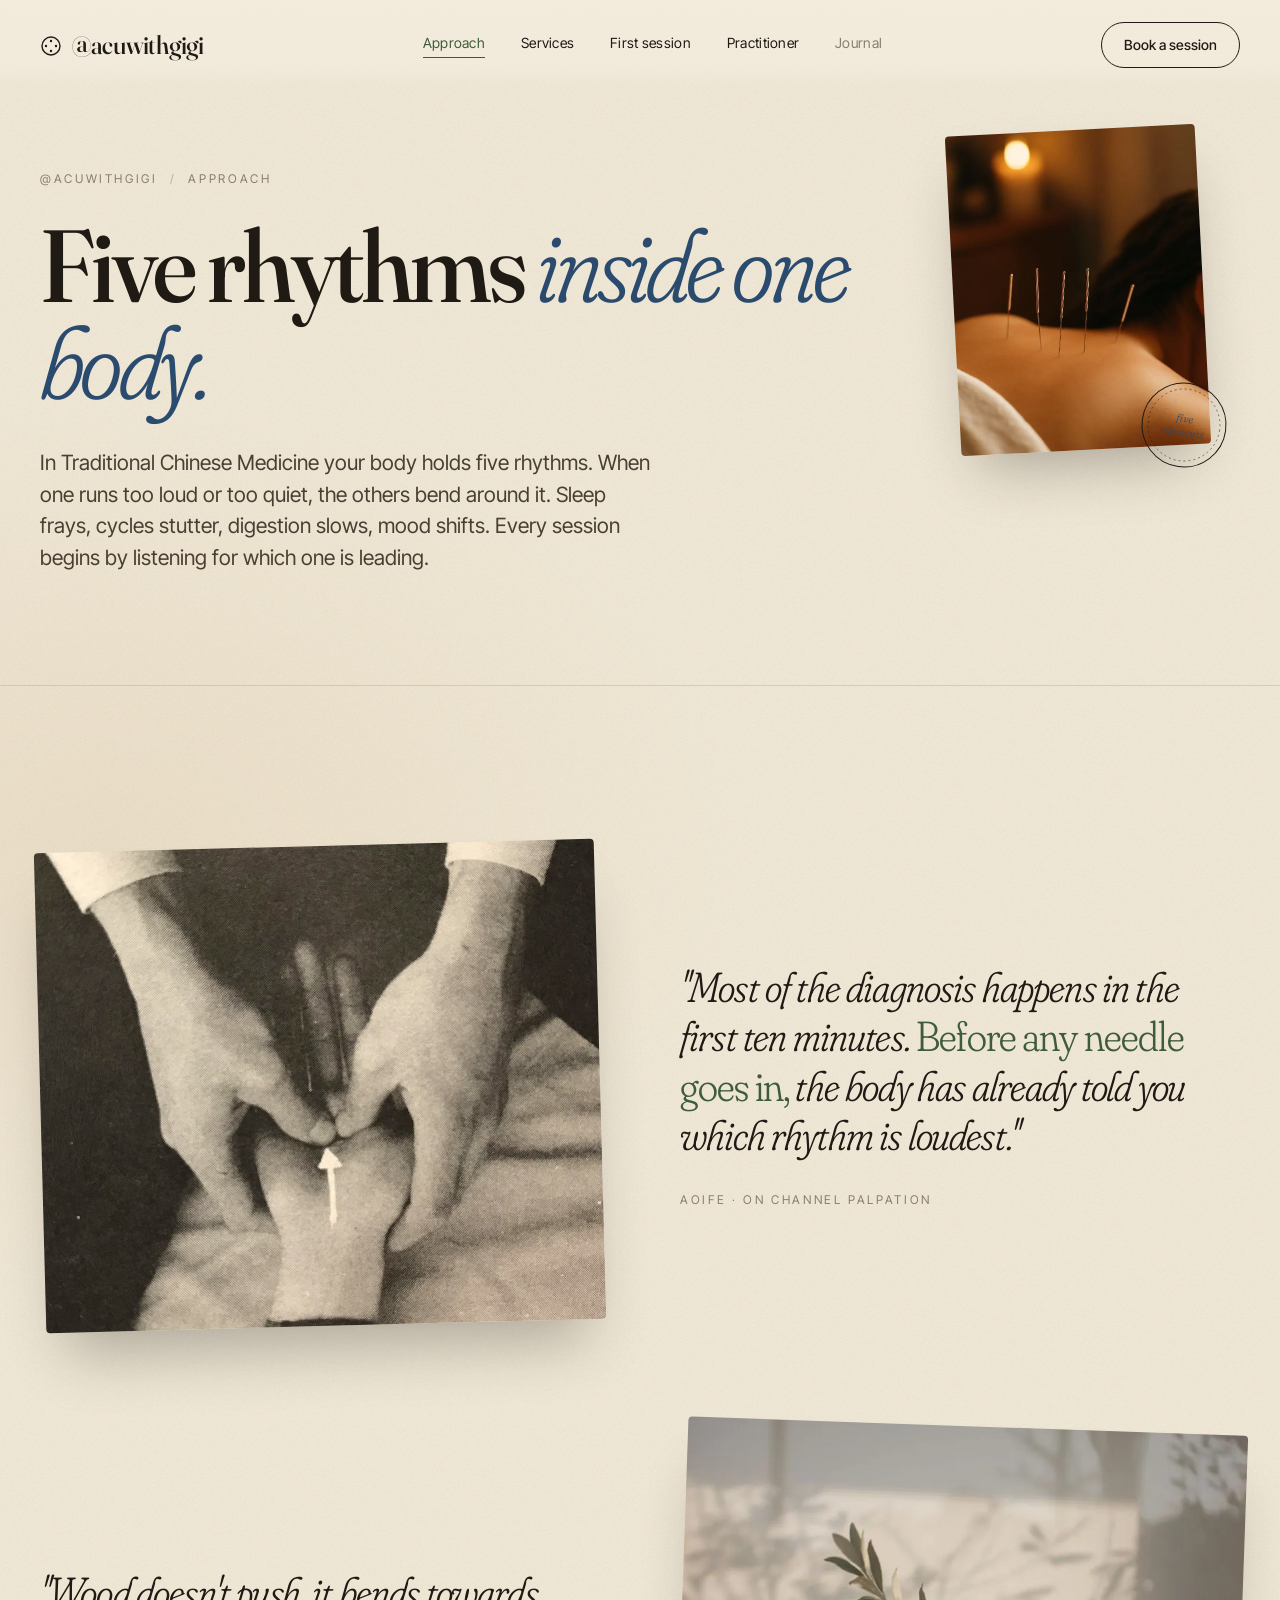
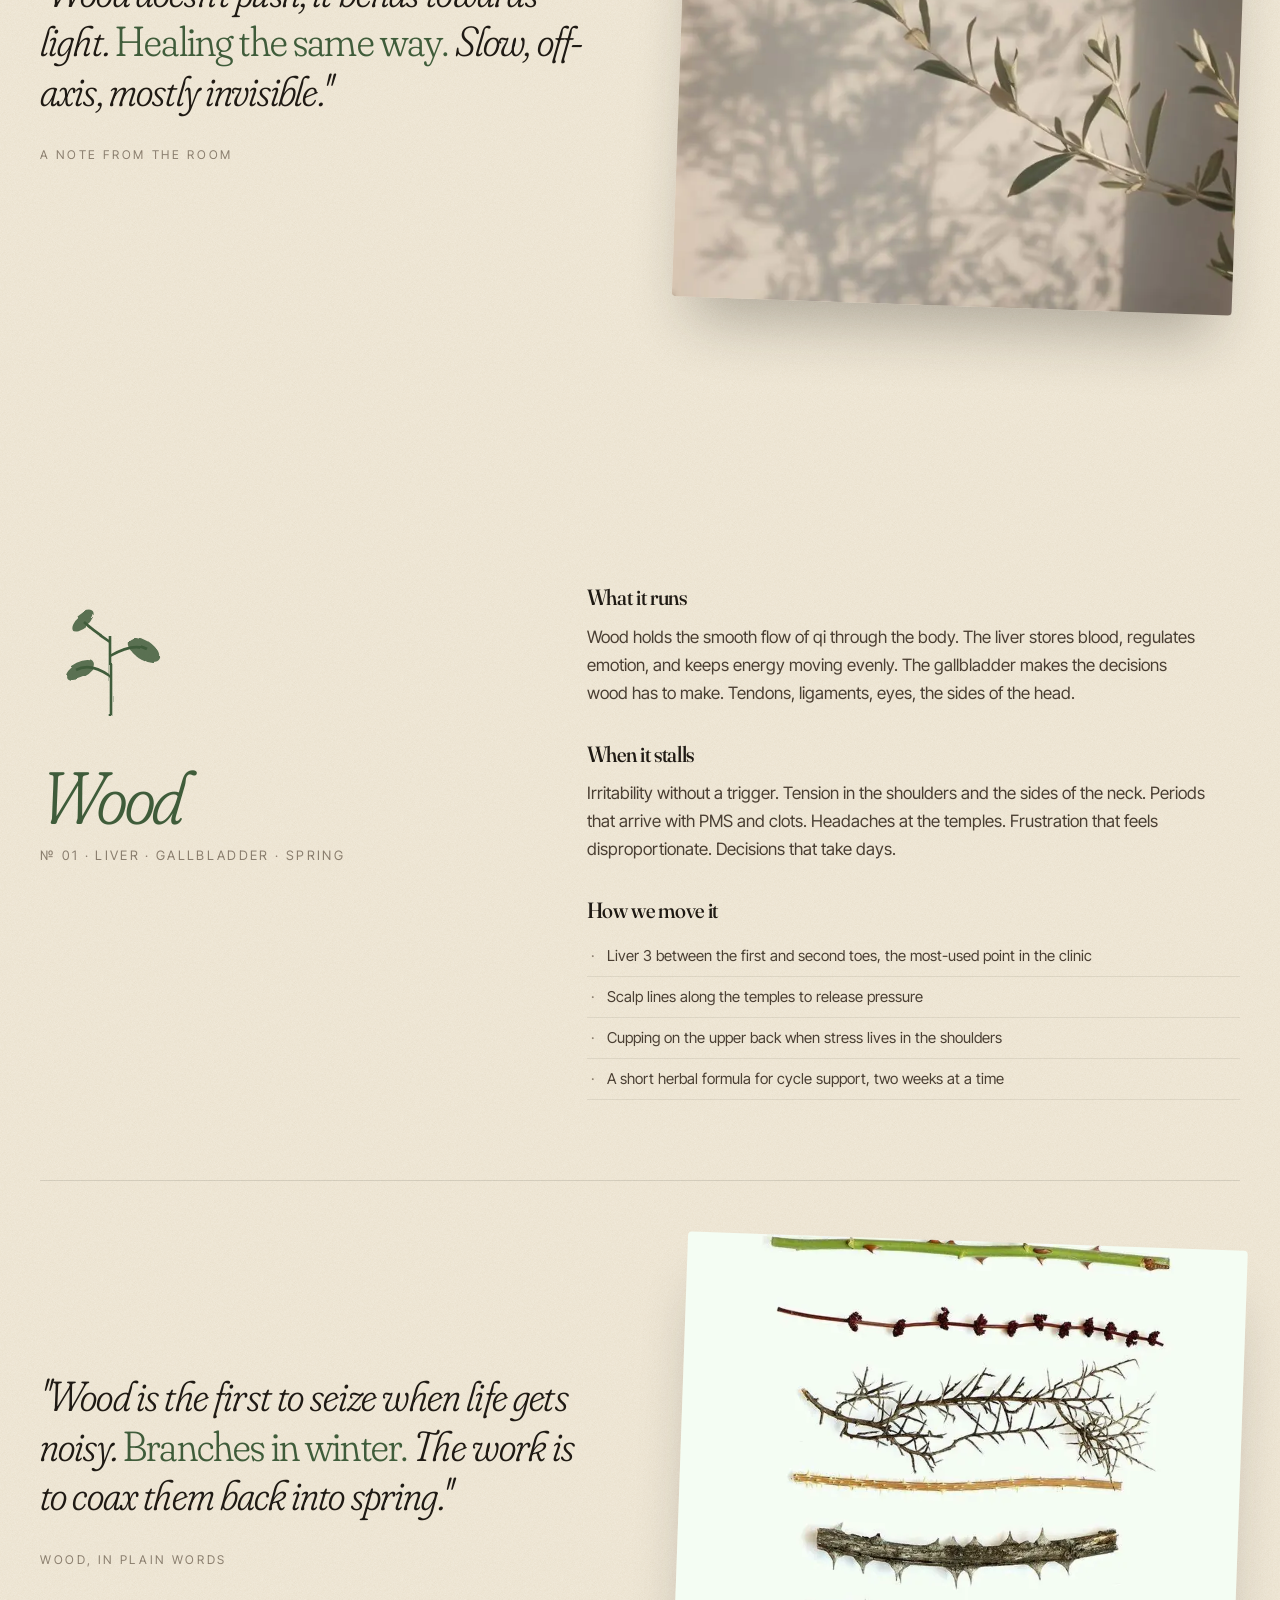
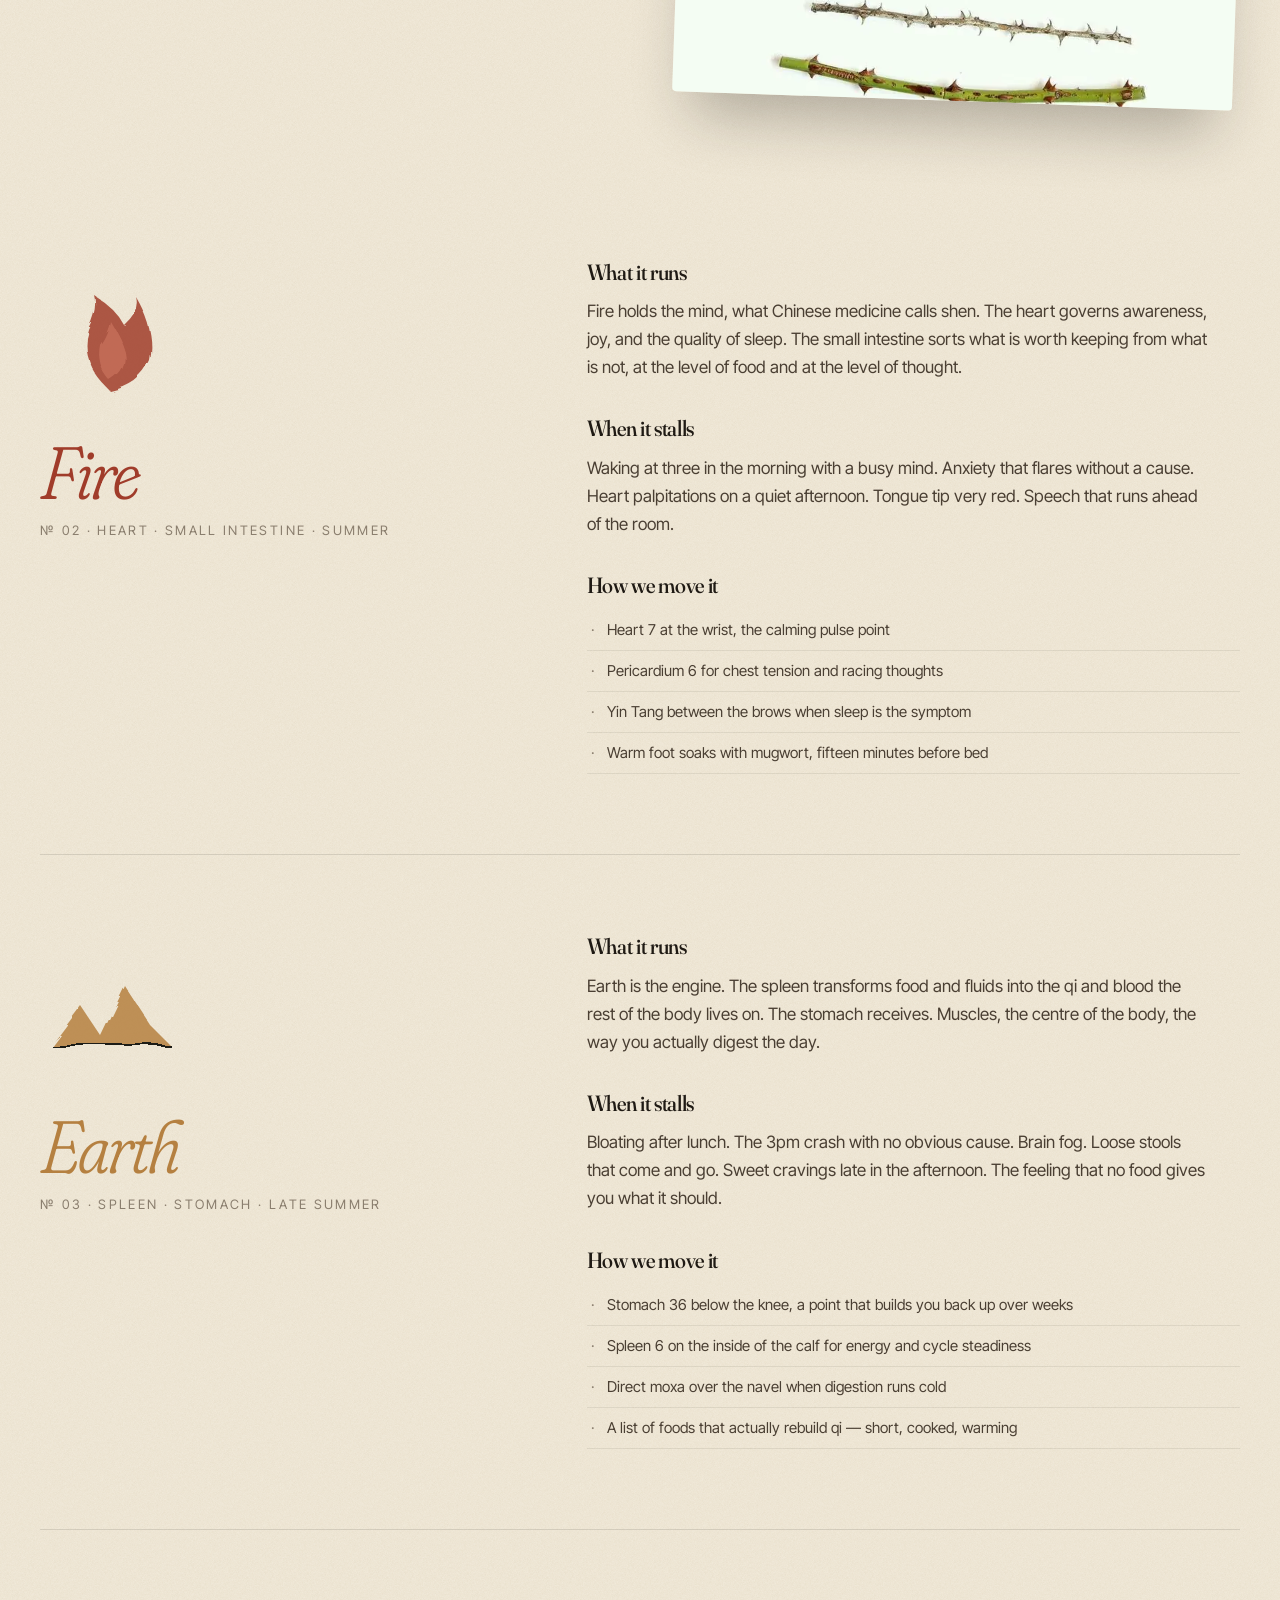
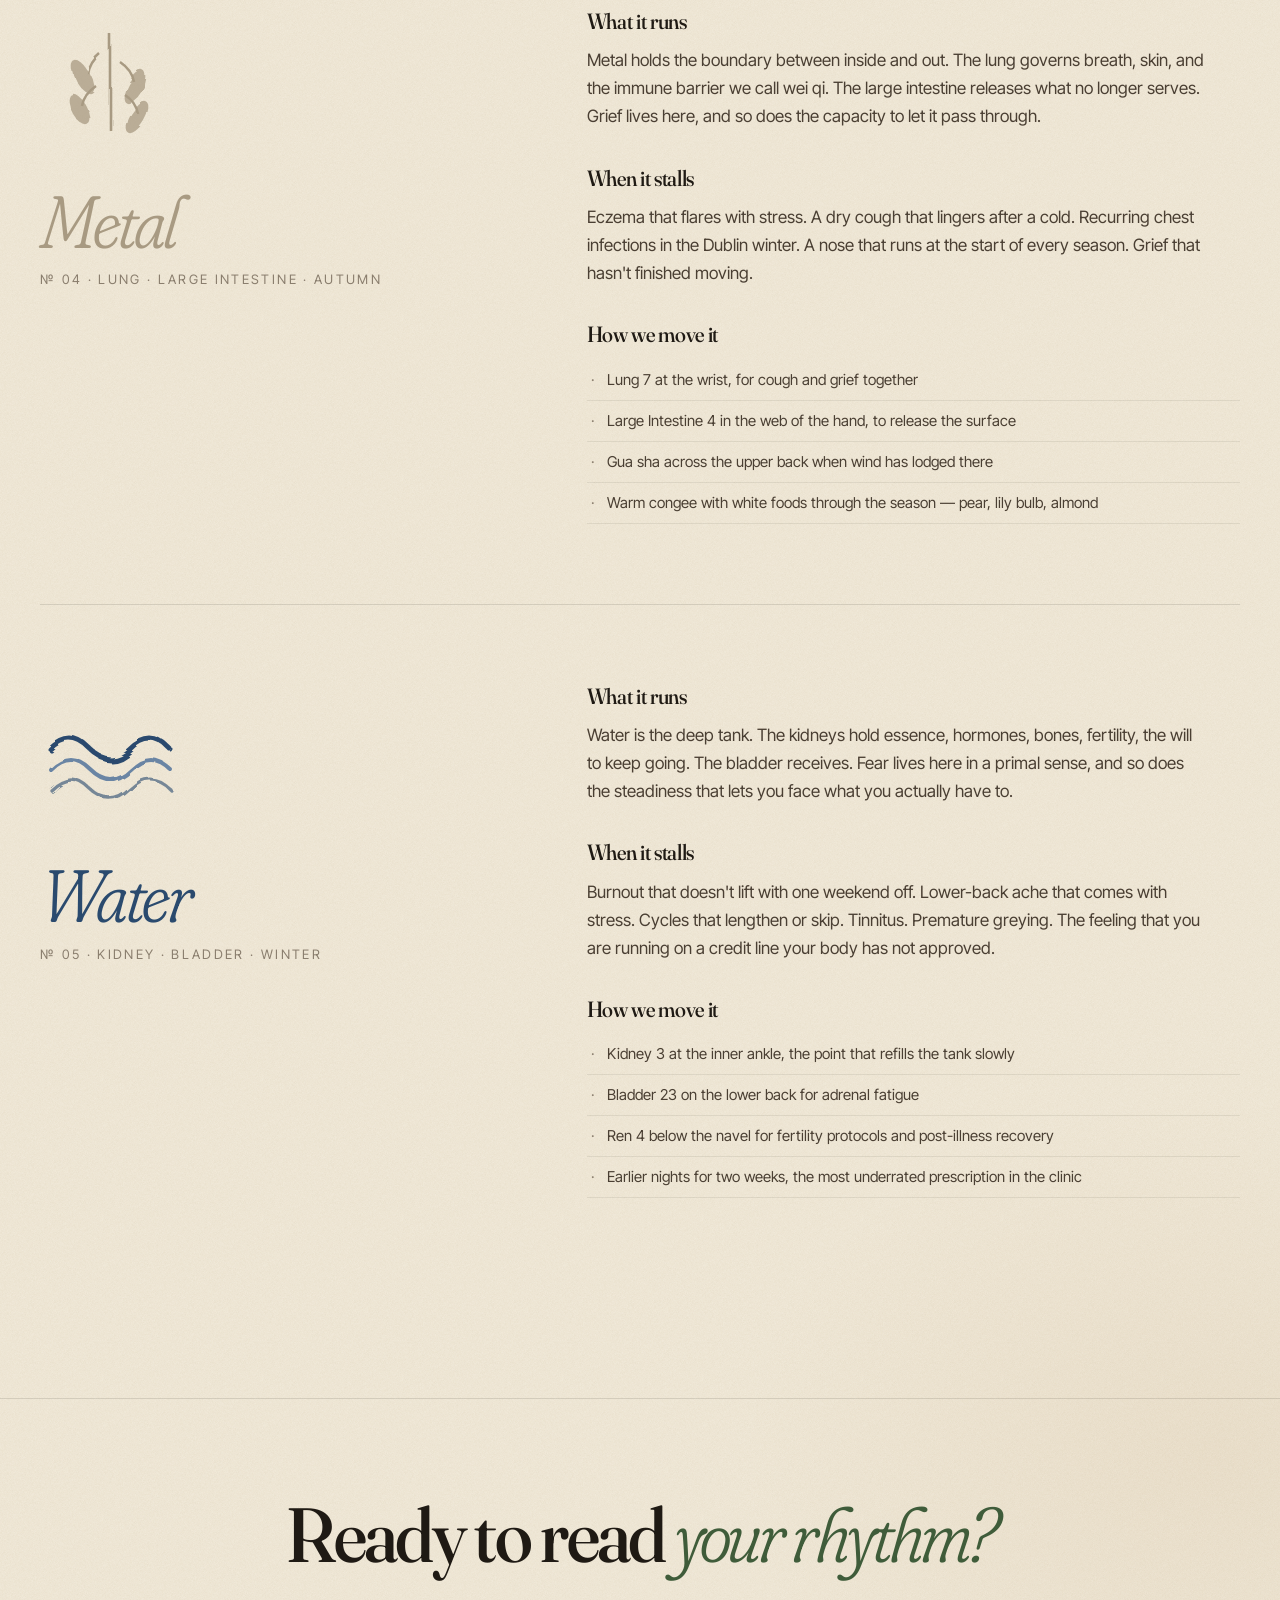
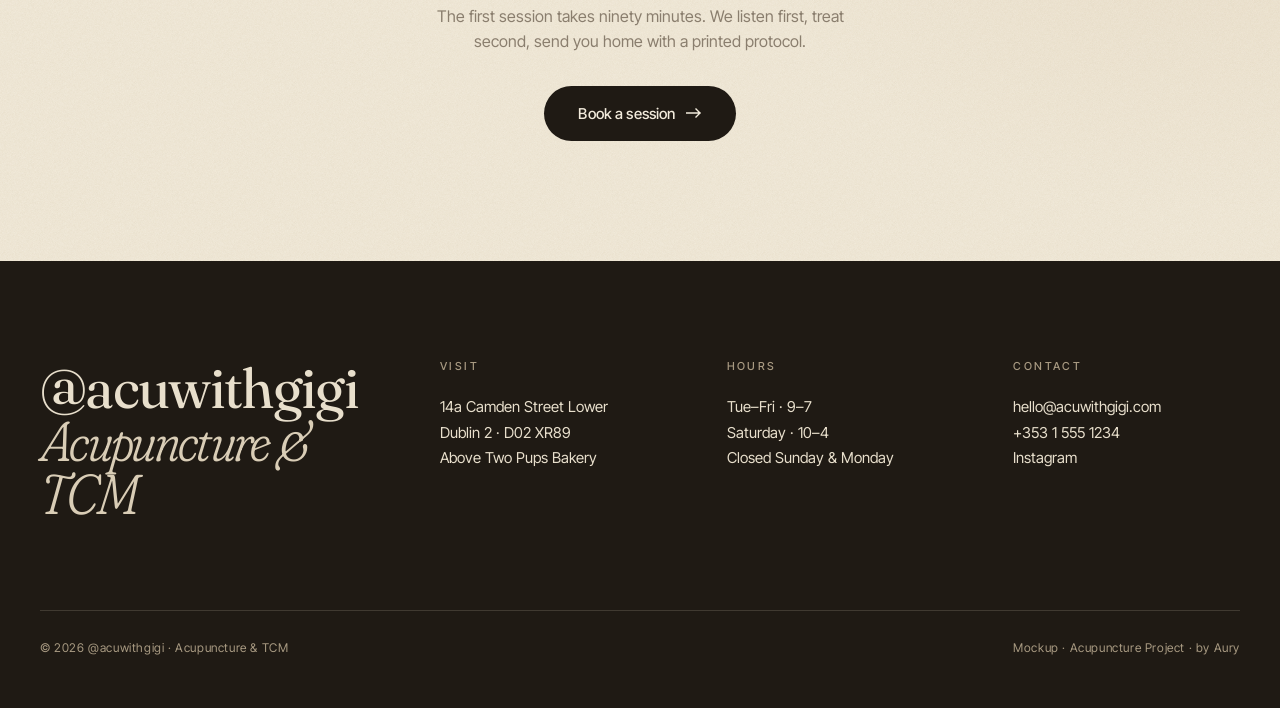
==== commit d2e06973: "add 5-element preview strip to home (wood/fire/earth/metal/water symbols + names + season/organ) + f" ====
--- a/approach.html
+++ b/approach.html
@@ -328,13 +328,11 @@
     </div>
     <div class="foot-bottom">
       <span>© 2026 @acuwithgigi · Acupuncture & TCM</span>
-      <span>Mockup · Orion project · Henry López</span>
+      <span>Mockup · Acupuncture Project · by Aury</span>
     </div>
   </div>
 </footer>
 </div>
-<div class="nav-dots" aria-hidden="true"></div>
-
-<script src="reels.js" defer></script>
+
 </body>
 </html>
--- a/styles.css
+++ b/styles.css
@@ -1220,227 +1220,96 @@
   letter-spacing: 0.05em;
 }
 
-/* ============ TIKTOK CONTAINER (Arqalum pattern) ============ */
-/* Desktop: container is transparent passthrough. Mobile: dedicated scroll-snap container. */
-.tiktok-container { position: relative; }
-.nav-dots { display: none; }
-
-@media (max-width: 768px) {
-  html, body {
-    height: 100%;
-    margin: 0;
-    overflow: hidden;
-  }
-  body {
-    background-image:
-      radial-gradient(ellipse 700px 600px at 15% 15%, rgba(181,128,64,0.10), transparent 65%),
-      radial-gradient(ellipse 600px 500px at 90% 85%, rgba(168,123,67,0.08), transparent 60%),
-      url("data:image/svg+xml,%3Csvg viewBox='0 0 600 600' xmlns='http://www.w3.org/2000/svg'%3E%3Cfilter id='nm'%3E%3CfeTurbulence type='fractalNoise' baseFrequency='1.2' numOctaves='2' stitchTiles='stitch' seed='4'/%3E%3CfeColorMatrix values='0 0 0 0 0.6 0 0 0 0 0.48 0 0 0 0 0.3 0 0 0 0.22 0'/%3E%3C/filter%3E%3Crect width='100%25' height='100%25' filter='url(%23nm)'/%3E%3C/svg%3E");
-    background-attachment: scroll, scroll, scroll;
-    background-size: 100% 100%, 100% 100%, 300px 300px;
-    background-repeat: no-repeat, no-repeat, repeat;
-  }
-  .tiktok-container {
-    height: 100vh;
-    height: 100dvh;
-    overflow-y: scroll;
-    overflow-x: hidden;
-    scroll-snap-type: y mandatory;
-    -webkit-overflow-scrolling: touch;
-    overscroll-behavior-y: contain;
-    scroll-behavior: smooth;
-    scrollbar-width: none;
-  }
-  .tiktok-container::-webkit-scrollbar { display: none; }
-  nav.top {
-    backdrop-filter: none;
-    -webkit-backdrop-filter: none;
-    background: rgba(242,235,220,0.96);
-  }
-
-  /* Nav dots — progress indicator */
-  .nav-dots {
-    position: fixed;
-    right: 12px;
-    top: 50%;
-    transform: translateY(-50%);
-    display: flex;
-    flex-direction: column;
-    gap: 10px;
-    z-index: 200;
-    pointer-events: auto;
-  }
-  .nav-dots .dot {
-    width: 7px;
-    height: 7px;
-    border-radius: 50%;
-    background: rgba(31,26,20,0.22);
-    transition: all 0.25s ease;
-    cursor: pointer;
-    border: none;
-    padding: 0;
-  }
-  .nav-dots .dot.active {
-    background: var(--ink);
-    width: 8px;
-    height: 22px;
-    border-radius: 4px;
-  }
-
-  /* Every major editorial moment is a full-screen reel */
-  .hero,
-  .page-hero,
-  .teaser,
-  .service-card,
-  .element,
-  .element-detail,
-  .test-card,
-  .step-card,
-  .photo-inset,
-  .practitioner,
-  .prac-extended,
-  .pricing,
-  .notes,
-  .first .first-intro,
-  .book,
-  .book-teaser,
-  .book-form-wrap,
-  footer {
-    scroll-snap-align: start;
-    scroll-snap-stop: always;
-    height: 100vh;
-    height: 100dvh;
-    display: flex !important;
-    flex-direction: column;
-    justify-content: flex-start;
-    padding: 80px 24px 30px !important;
-    border: none !important;
-    background: transparent !important;
-    margin: 0 !important;
-    overflow: hidden;
-  }
-  /* Reels with short content: vertical-center inside reel */
-  .teaser, .service-card, .test-card, .step-card, .element, .book, .book-teaser, .first-intro {
-    justify-content: center;
-  }
-  /* Pages with tall content: clear nav at top */
-  .hero { padding-top: 64px !important; padding-bottom: 12px !important; }
-  .page-hero { padding-top: 96px !important; }
-  .photo-inset { padding-top: 80px !important; padding-bottom: 40px !important; gap: 20px !important; }
-  footer { padding-bottom: 30px !important; overflow: visible; }
-
-  /* Reel fade-in when slide enters viewport */
-  .hero > *, .page-hero > *, .teaser, .service-card, .element, .element-detail,
-  .test-card, .step-card, .photo-inset, .practitioner > *, .prac-extended > *,
-  .pricing, .notes, .first-intro, .book > *, .book-teaser > *, .book-form-wrap > * {
-    transition: opacity .55s ease, transform .55s ease;
-  }
-  .reel-active { /* hook for animations */ }
-
-  /* Reset grid containers so children flow vertically as snap points */
-  .teaser-grid, .service-grid, .elements, .test-grid, .steps {
-    display: flex !important;
-    flex-direction: column;
-    gap: 0;
-    border: none !important;
-  }
-
-  /* Centering inside each reel */
-  .hero-grid, .approach-grid, .services-header, .prac-grid {
-    grid-template-columns: 1fr !important;
-    gap: 30px !important;
-  }
-  .hero-text { text-align: left; }
-  .hero { height: 100vh; height: 100dvh; overflow: hidden; padding-top: 70px !important; padding-bottom: 20px !important; }
-  .hero h1 { font-size: clamp(40px, 11vw, 54px) !important; margin-bottom: 22px !important; }
-  .hero-sub { font-size: 15px; margin-bottom: 26px !important; }
-  .hero-eyebrow { margin-bottom: 18px !important; font-size: 11px; }
-  .collage { height: 240px; transform: scale(0.62); transform-origin: top center; margin-top: -30px !important; }
-  .hero-grid { gap: 12px !important; }
-
-  .page-hero h1 { font-size: clamp(40px, 11vw, 56px) !important; max-width: 100% !important; }
-  .page-hero .lede { font-size: 16px; max-width: 100% !important; }
-  .page-hero-photo, .page-hero-stamp { display: none; }
-
-  /* Teaser cards as reels */
-  .teaser-num { font-size: 13px; }
-  .teaser-title { font-size: clamp(36px, 10vw, 52px) !important; }
-  .teaser-desc { font-size: 16px; }
-
-  /* Service cards as reels */
-  .service-card { grid-template-columns: 1fr !important; gap: 24px !important; }
-  .service-icon { width: 90px; height: 90px; }
-  .service-title { font-size: 36px !important; }
-  .service-desc { font-size: 16px; max-width: 100%; }
-  .service-num { display: none; }
-
-  /* Element cards as reels */
-  .element { border-top: none; padding-top: 90px !important; }
-  .element-svg { position: relative; top: auto; left: auto; width: 80px; height: 80px; margin-bottom: 20px; }
-  .element-num { margin-bottom: 20px; }
-  .element-name { font-size: 56px; }
-
-  /* Element detail (approach page) */
-  .element-detail .side { position: static; }
-  .element-detail .side svg { width: 100px; height: 100px; margin-bottom: 20px; }
-  .element-detail .side .name { font-size: 56px; }
-  .element-detail .body h3 { font-size: 20px; margin-top: 24px; }
-  .element-detail .body h3:first-child { margin-top: 16px; }
-  .element-detail .body p { font-size: 15px; max-width: 100%; }
-
-  /* Photo insets — image + quote both visible */
-  .photo-inset { gap: 24px !important; }
-  .photo-inset .img { height: 240px !important; }
-  .photo-inset .quote { font-size: 24px; line-height: 1.25; }
-
-  /* Testimonials */
-  .test-quote { font-size: 22px; line-height: 1.35; }
-  .test-card { padding: 90px 24px 50px !important; }
-  .test-card:first-child { border-bottom: none !important; padding-bottom: 50px !important; }
-
-  /* Steps */
-  .step-num { font-size: 72px; }
-
-  /* Book big CTA */
-  .book h2 { font-size: clamp(54px, 14vw, 80px) !important; }
-  .book-teaser h2 { font-size: clamp(40px, 11vw, 60px) !important; }
-
-  /* Pricing */
-  .pricing { padding: 90px 0 50px; }
-  .pricing-row { grid-template-columns: 1fr; gap: 6px; padding: 18px 0; }
-  .pricing-name { font-size: 19px; }
-  .pricing-price { text-align: left; font-size: 20px; }
-
-  /* Practitioner section */
-  .portrait-block { height: 360px; }
-  .prac-content h2 { font-size: clamp(36px, 10vw, 52px) !important; }
-
-  /* Book form: each major step its own snap moment */
-  .book-form-grid { grid-template-columns: 1fr !important; gap: 30px !important; }
-
-  /* Footer */
-  footer { padding-top: 70px !important; padding-bottom: 40px !important; }
-  .foot-grid { grid-template-columns: 1fr !important; gap: 30px; margin-bottom: 40px; }
-  .foot-brand { font-size: 44px; }
-  .foot-bottom { flex-direction: column; gap: 10px; }
-
-  /* Hide nav background blur on mobile to save paint */
-  nav.top { padding: 14px 20px; }
-  nav.top .brand { font-size: 22px; }
-
-  /* Wrap padding tighter */
-  .wrap { padding: 0 24px; }
-
-  /* Hide decorative botanicals on tight mobile to reduce noise */
-  .deco-img.pressed-flowers,
-  .deco-img.olive-branch { opacity: 0.35; }
-
-  /* Disable fixed bg-attachment on mobile (poor iOS perf) */
-  body { background-attachment: scroll, scroll, scroll, scroll, scroll, scroll, scroll, scroll; }
+
+/* ============ HOME ELEMENT STRIP (preview of approach) ============ */
+.element-strip {
+  padding: 100px 0;
+  border-top: 1px solid rgba(31,26,20,0.12);
+  position: relative;
+}
+.element-strip .strip-label {
+  font-family: var(--sans);
+  font-size: 12px;
+  text-transform: uppercase;
+  letter-spacing: 0.22em;
+  color: var(--muted);
+  margin-bottom: 20px;
+}
+.element-strip h3 {
+  font-family: var(--serif);
+  font-size: clamp(36px, 5vw, 64px);
+  line-height: 1;
+  letter-spacing: -0.03em;
+  font-weight: 500;
+  margin-bottom: 60px;
+  max-width: 800px;
+}
+.element-strip h3 em {
+  font-style: italic;
+  font-variation-settings: "opsz" 144, "SOFT" 100, "WONK" 1;
+  font-weight: 300;
+  color: var(--water);
+}
+.element-strip .element-row {
+  display: grid;
+  grid-template-columns: repeat(5, 1fr);
+  gap: 36px;
+  align-items: start;
+  margin-bottom: 50px;
+}
+.element-strip .el {
+  display: flex;
+  flex-direction: column;
+  align-items: center;
+  text-align: center;
+  gap: 10px;
+  text-decoration: none;
+  color: inherit;
+}
+.element-strip .el svg { width: 64px; height: 64px; }
+.element-strip .el .name {
+  font-family: var(--serif);
+  font-size: 24px;
+  letter-spacing: -0.015em;
+  line-height: 1;
+  margin-top: 4px;
+}
+.element-strip .el .name em {
+  font-style: italic;
+  font-variation-settings: "opsz" 144, "SOFT" 100;
+  font-weight: 400;
+}
+.element-strip .el .pair {
+  font-family: var(--sans);
+  font-size: 11px;
+  text-transform: uppercase;
+  letter-spacing: 0.16em;
+  color: var(--muted);
+}
+.element-strip .el.wood  .name em { color: var(--wood); }
+.element-strip .el.fire  .name em { color: var(--fire); }
+.element-strip .el.earth .name em { color: var(--earth); }
+.element-strip .el.metal .name em { color: var(--metal-deep); }
+.element-strip .el.water .name em { color: var(--water); }
+.element-strip .see-more {
+  font-family: var(--sans);
+  font-size: 14px;
+  text-transform: uppercase;
+  letter-spacing: 0.18em;
+  color: var(--ink);
+  display: inline-flex;
+  align-items: center;
+  gap: 10px;
+  border-bottom: 1px solid var(--ink);
+  padding-bottom: 6px;
 }
 
 /* ============ RESPONSIVE (TABLET + SMALL DESKTOP) ============ */
 @media (max-width: 980px) {
+  .element-strip { padding: 60px 0; }
+  .element-strip h3 { margin-bottom: 40px; }
+  .element-strip .element-row { grid-template-columns: 1fr 1fr; gap: 36px 20px; }
+
   .wrap { padding: 0 24px; }
   nav.top { padding: 18px 24px; }
   nav.top .links { display: none; }
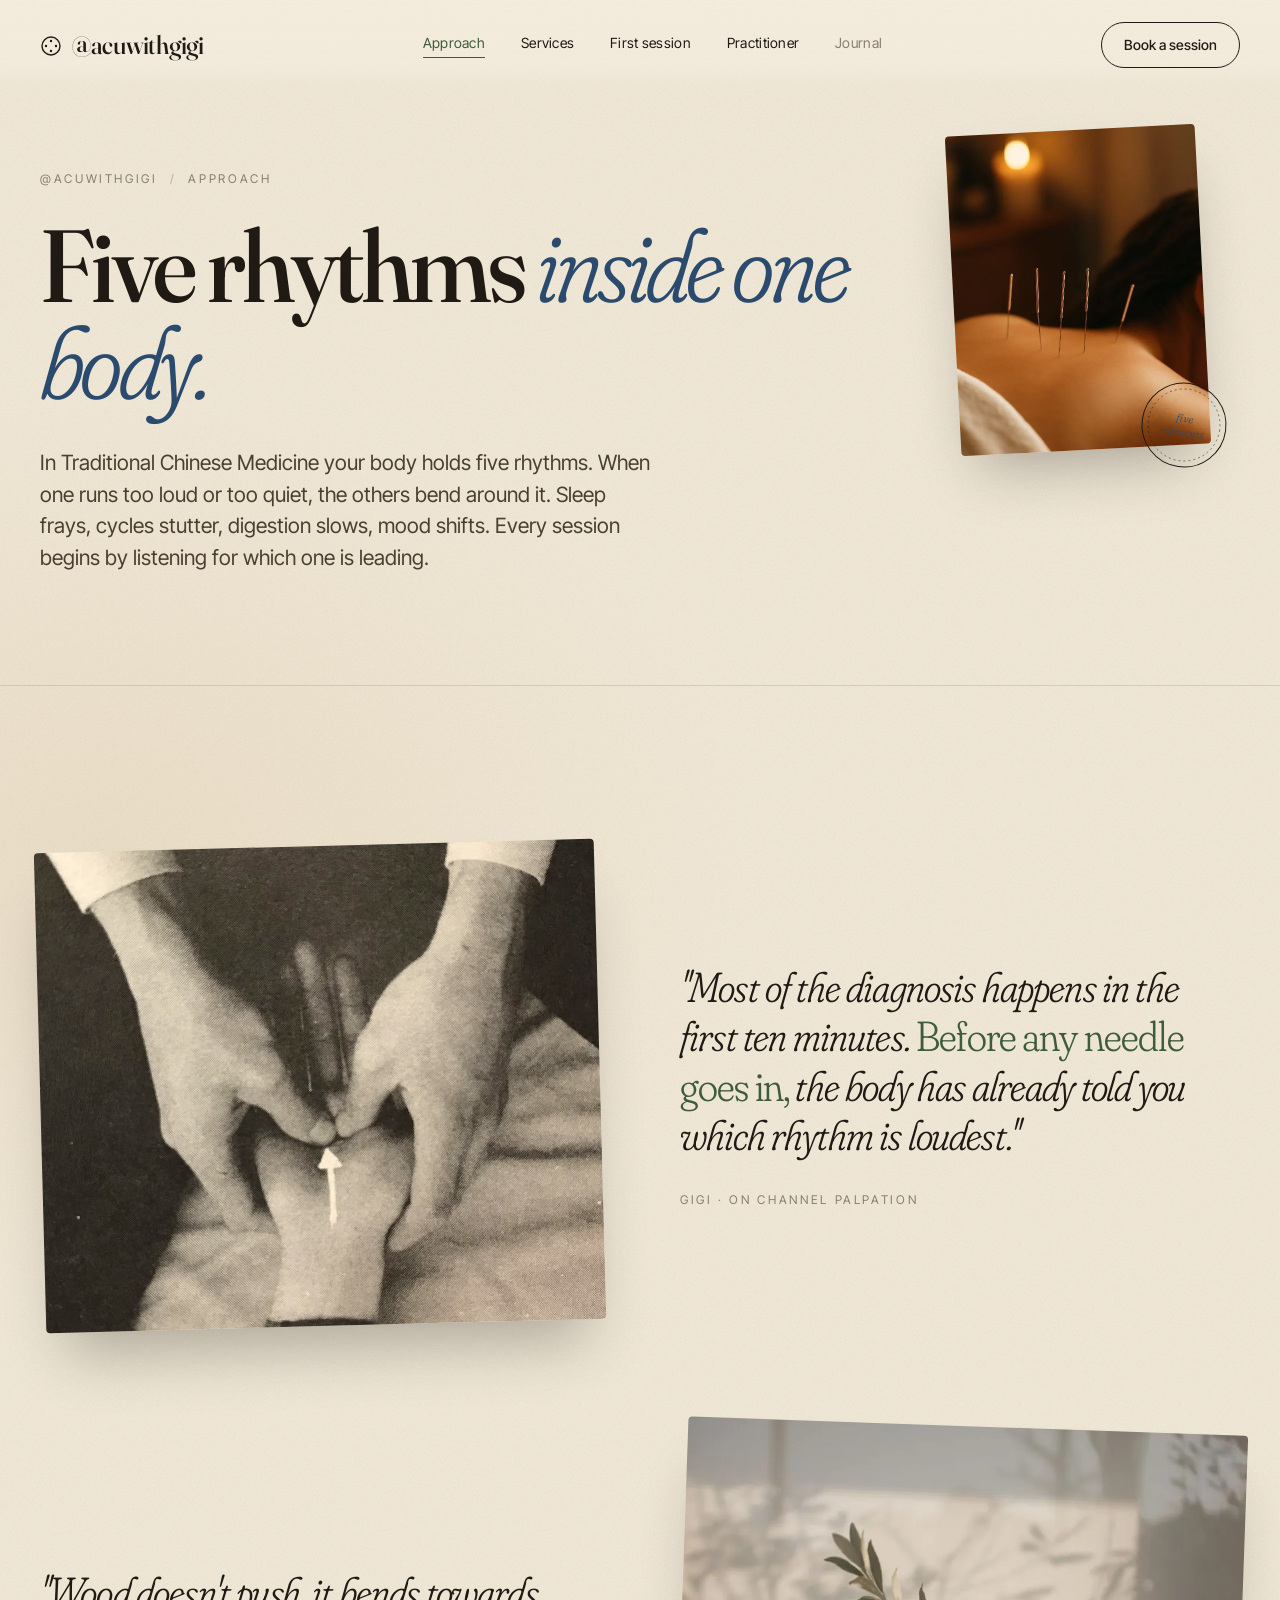
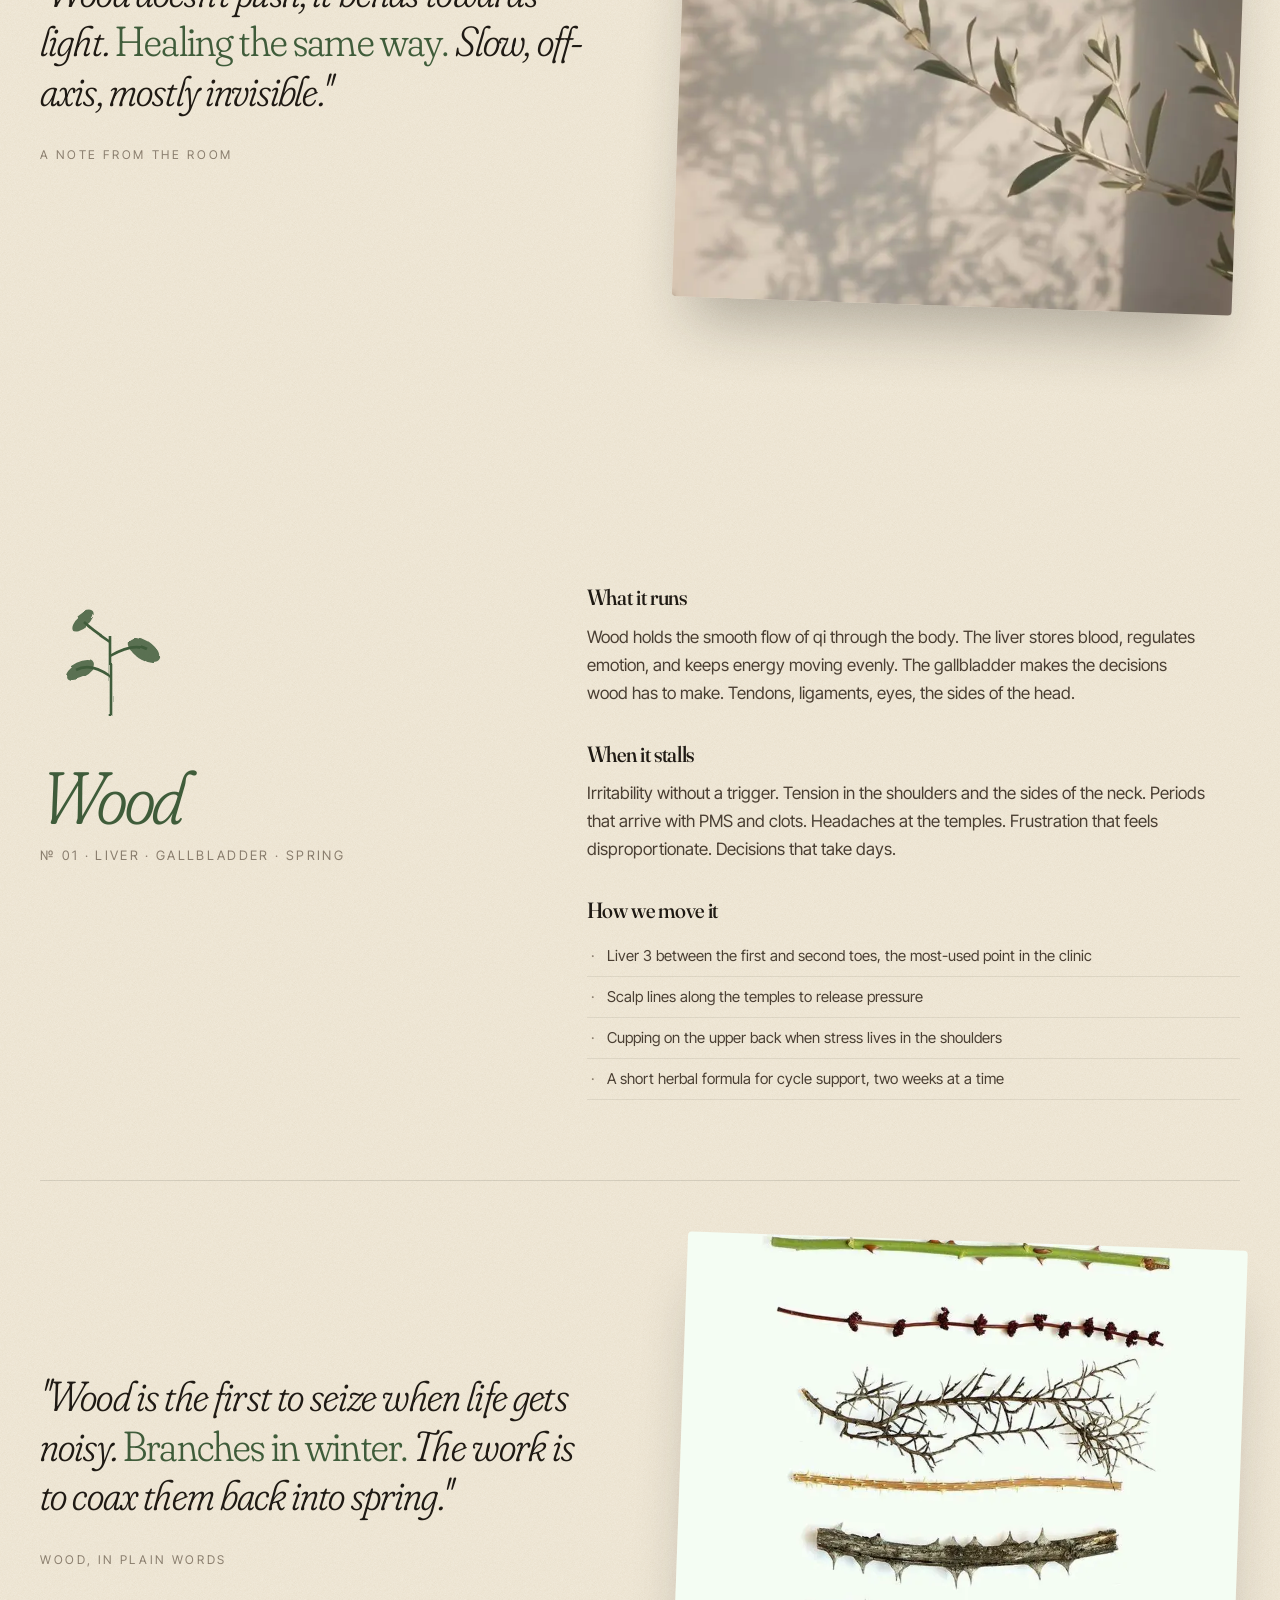
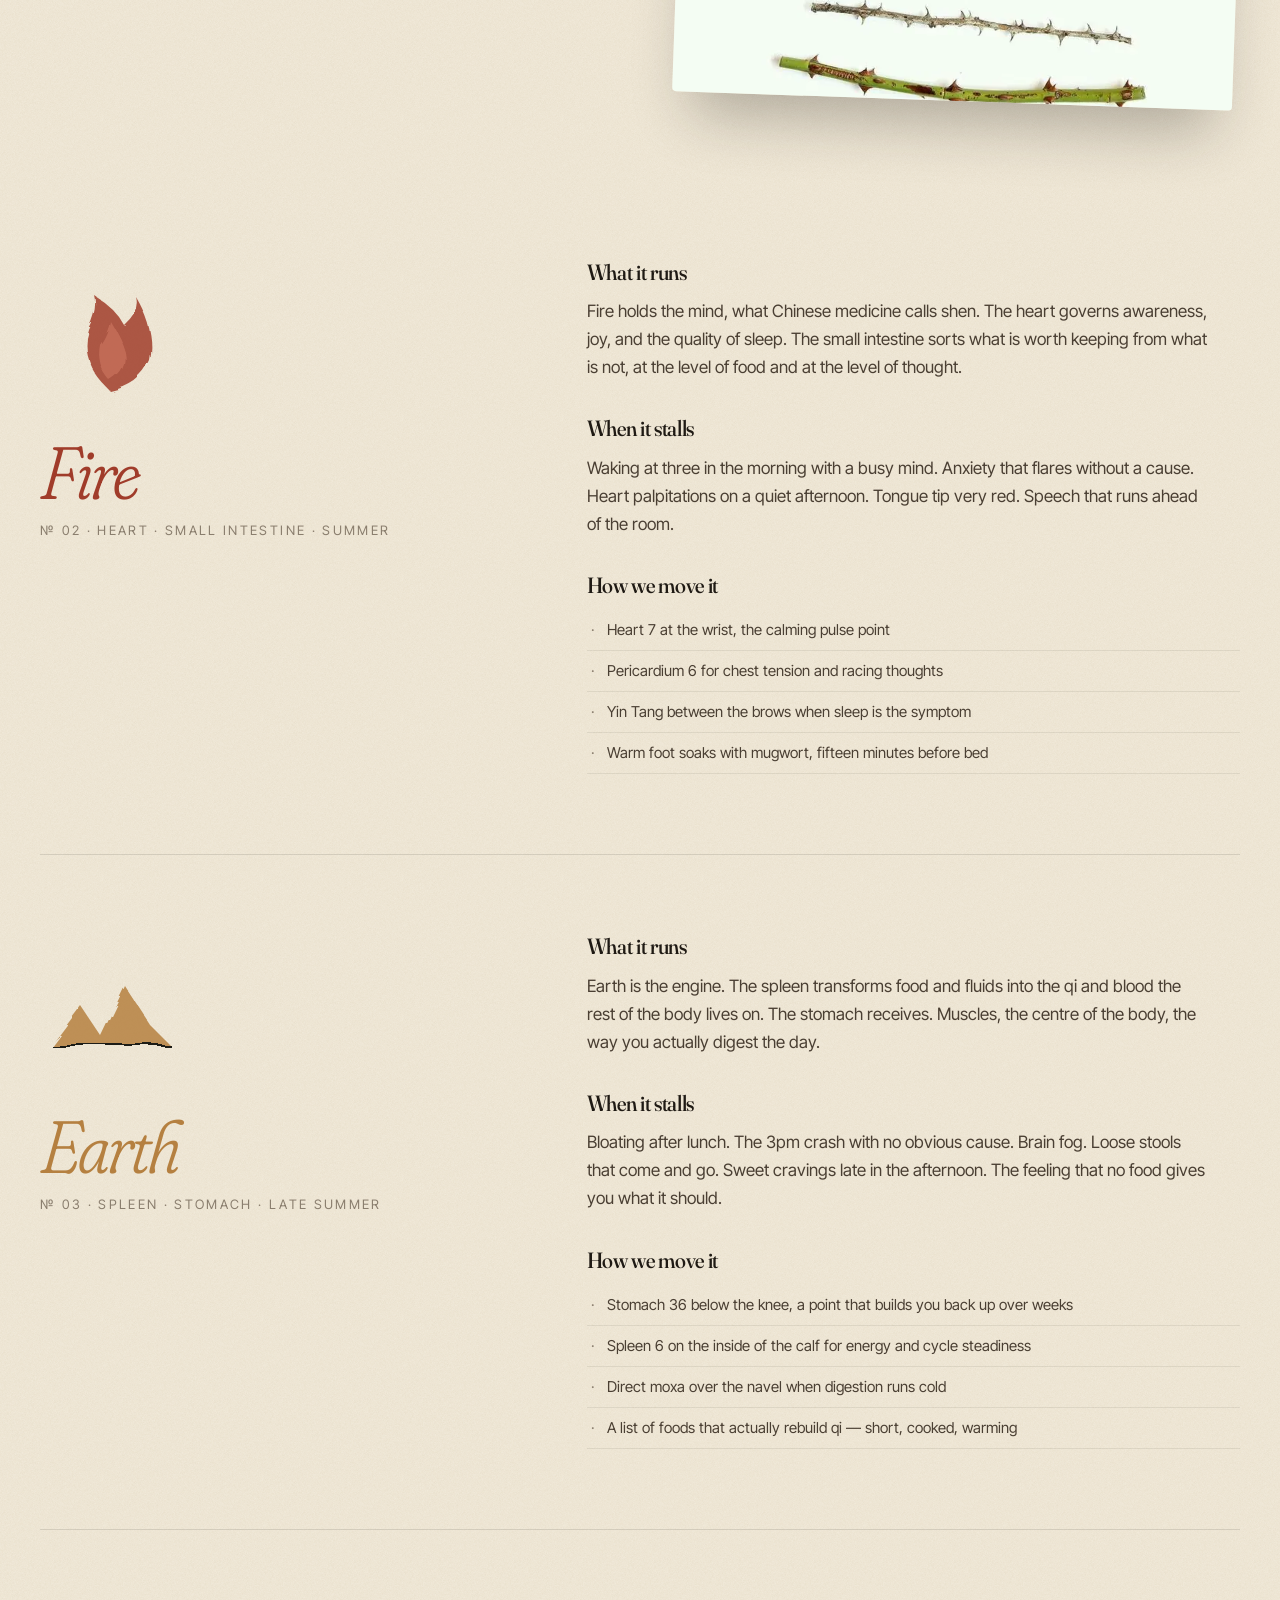
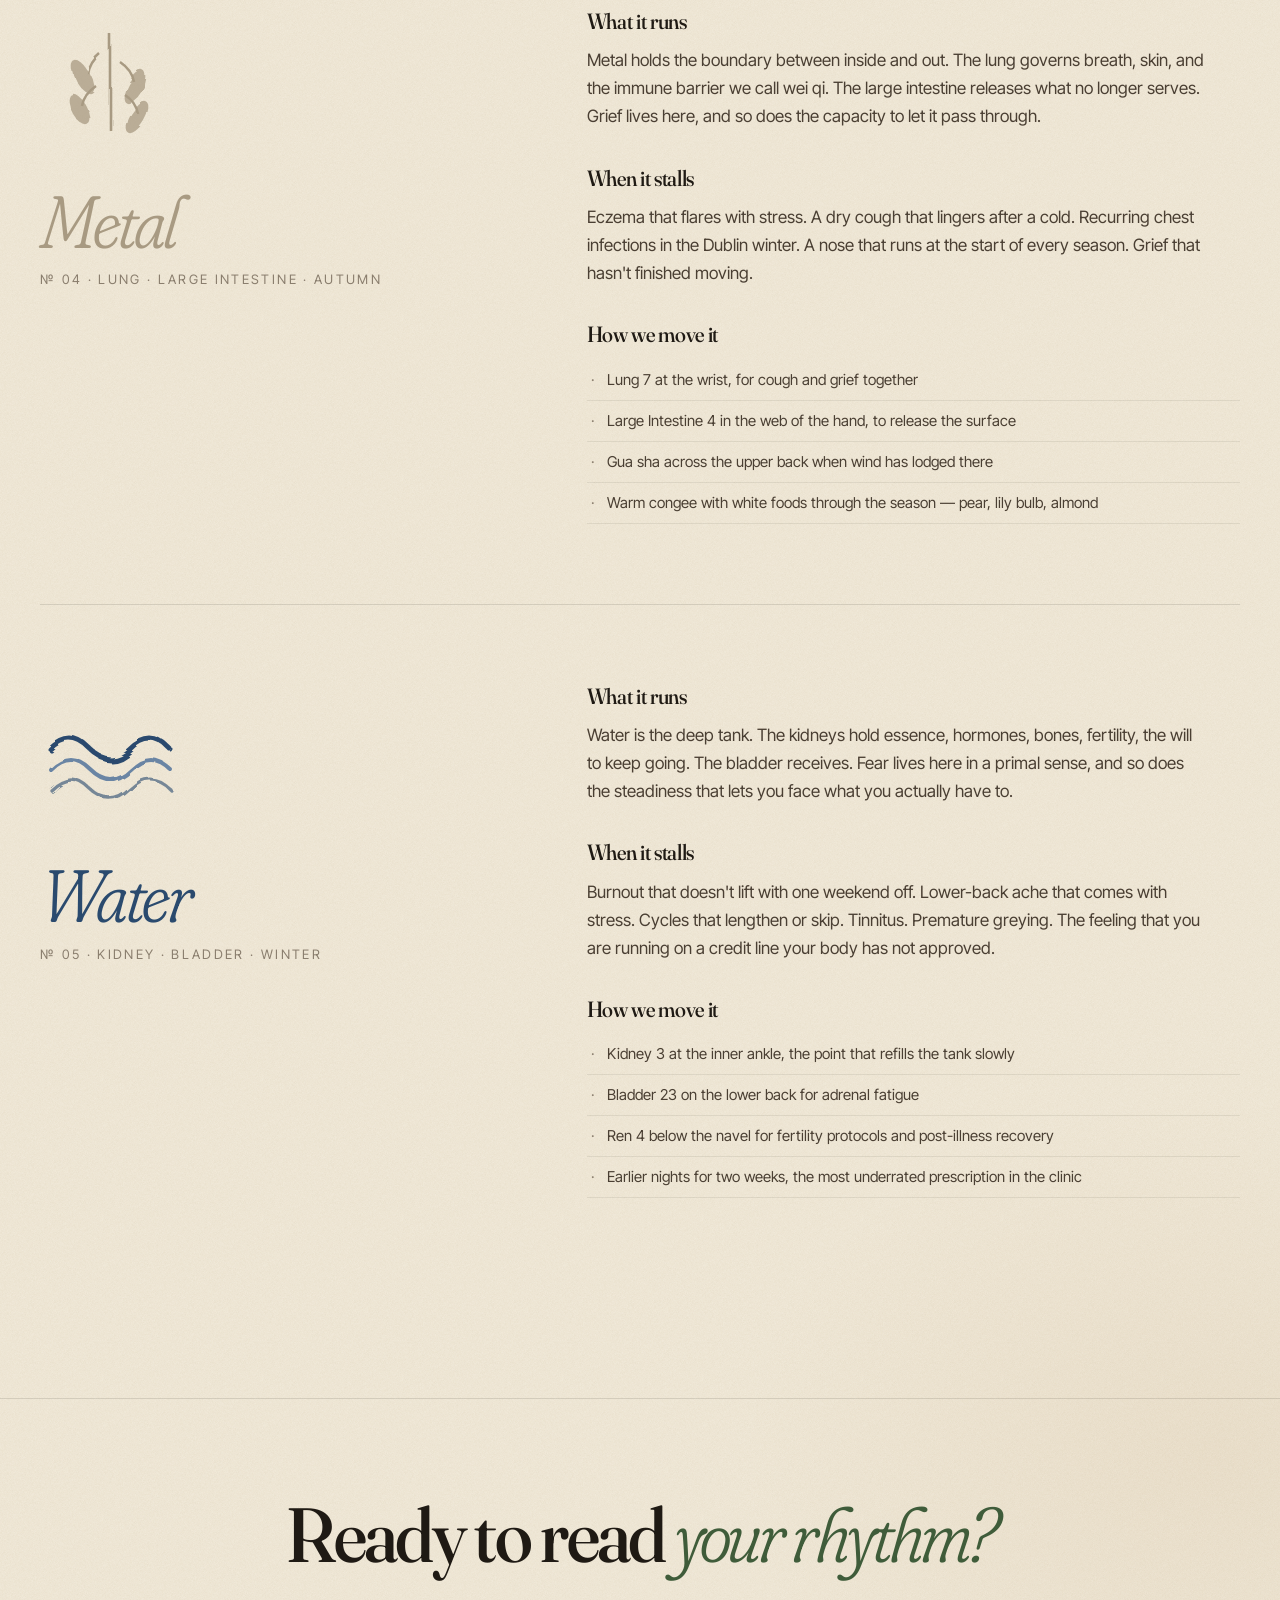
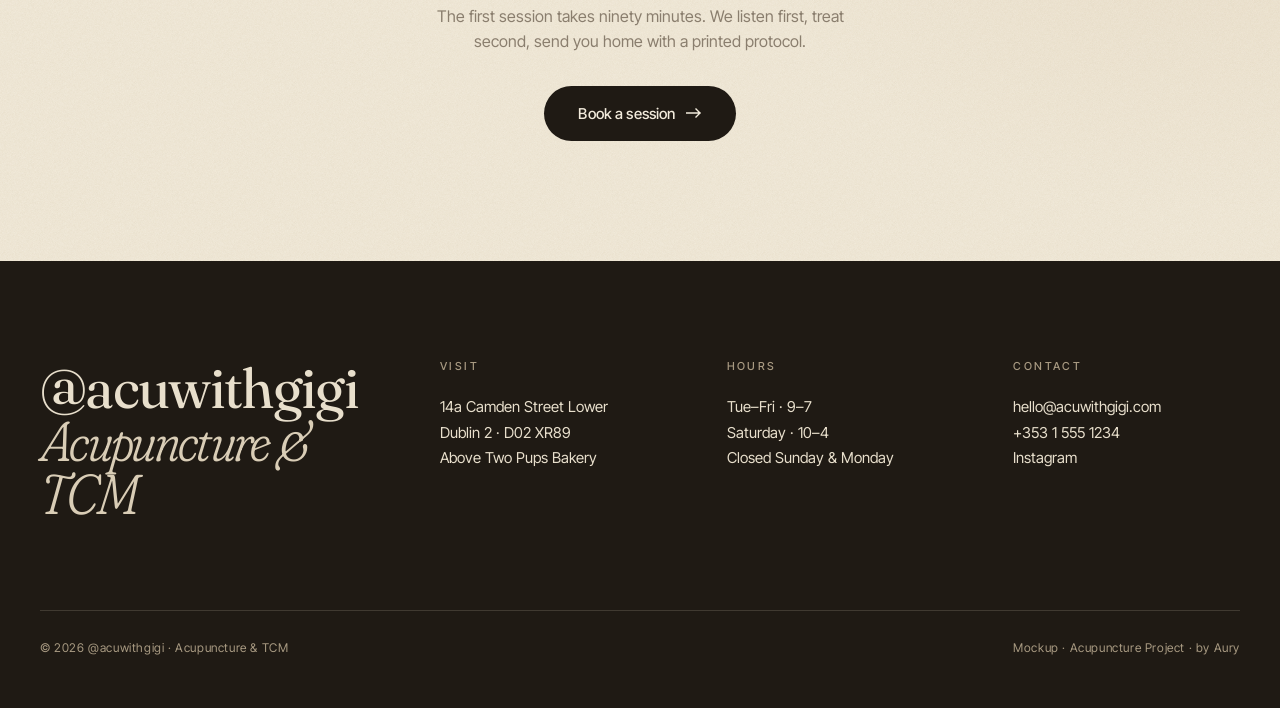
==== commit daee5ee3: "real practitioner data: Gigi, Acupuncture & Chinese Medicine, Dublin Ireland. portrait photo + simpl" ====
--- a/approach.html
+++ b/approach.html
@@ -13,7 +13,7 @@
 <meta name="description" content="Five rhythms inside one body. How a Dublin acupuncture studio reads wood, fire, earth, metal and water through Traditional Chinese Medicine.">
 <link rel="canonical" href="https://henrylopez-del.github.io/orion-acupuncture/approach.html">
 <meta name="robots" content="index, follow, max-image-preview:large">
-<meta name="author" content="Aoife Gallagher, M.Sc. TCM">
+<meta name="author" content="Gigi · @acuwithgigi">
 <meta name="theme-color" content="#F2EBDC">
 <link rel="icon" type="image/svg+xml" href="favicon.svg">
 <link rel="apple-touch-icon" href="favicon.svg">
@@ -119,7 +119,7 @@
       <div class="img hands"></div>
       <div class="caption-block">
         <p class="quote">"Most of the diagnosis happens in the first ten minutes. <em>Before any needle goes in,</em> the body has already told you which rhythm is loudest."</p>
-        <p class="small-meta">Aoife · on channel palpation</p>
+        <p class="small-meta">Gigi · on channel palpation</p>
       </div>
     </div>
 
--- a/styles.css
+++ b/styles.css
@@ -794,25 +794,14 @@
 .portrait-block { position: relative; height: 580px; }
 .portrait {
   width: 100%; height: 100%;
-  background: linear-gradient(160deg, #C9B89A 0%, #8A7560 60%, #4A3F33 100%);
-  background-image:
-    radial-gradient(ellipse at 50% 30%, rgba(232,213,180,0.7), transparent 55%),
-    radial-gradient(ellipse at 40% 70%, rgba(31,26,20,0.3), transparent 60%);
+  background-image: url('img/gigi-portrait.webp');
+  background-size: cover;
+  background-position: center top;
   border-radius: 2px;
   transform: rotate(-1.5deg);
   position: relative;
   overflow: hidden;
   box-shadow: 0 40px 70px -25px rgba(31,26,20,0.35);
-}
-.portrait::after {
-  content: "Practitioner portrait · replace with photo";
-  position: absolute;
-  bottom: 16px; left: 18px;
-  font-size: 11px;
-  text-transform: uppercase;
-  letter-spacing: 0.15em;
-  color: rgba(242,235,220,0.65);
-  font-family: var(--sans);
 }
 .portrait-stamp {
   position: absolute;
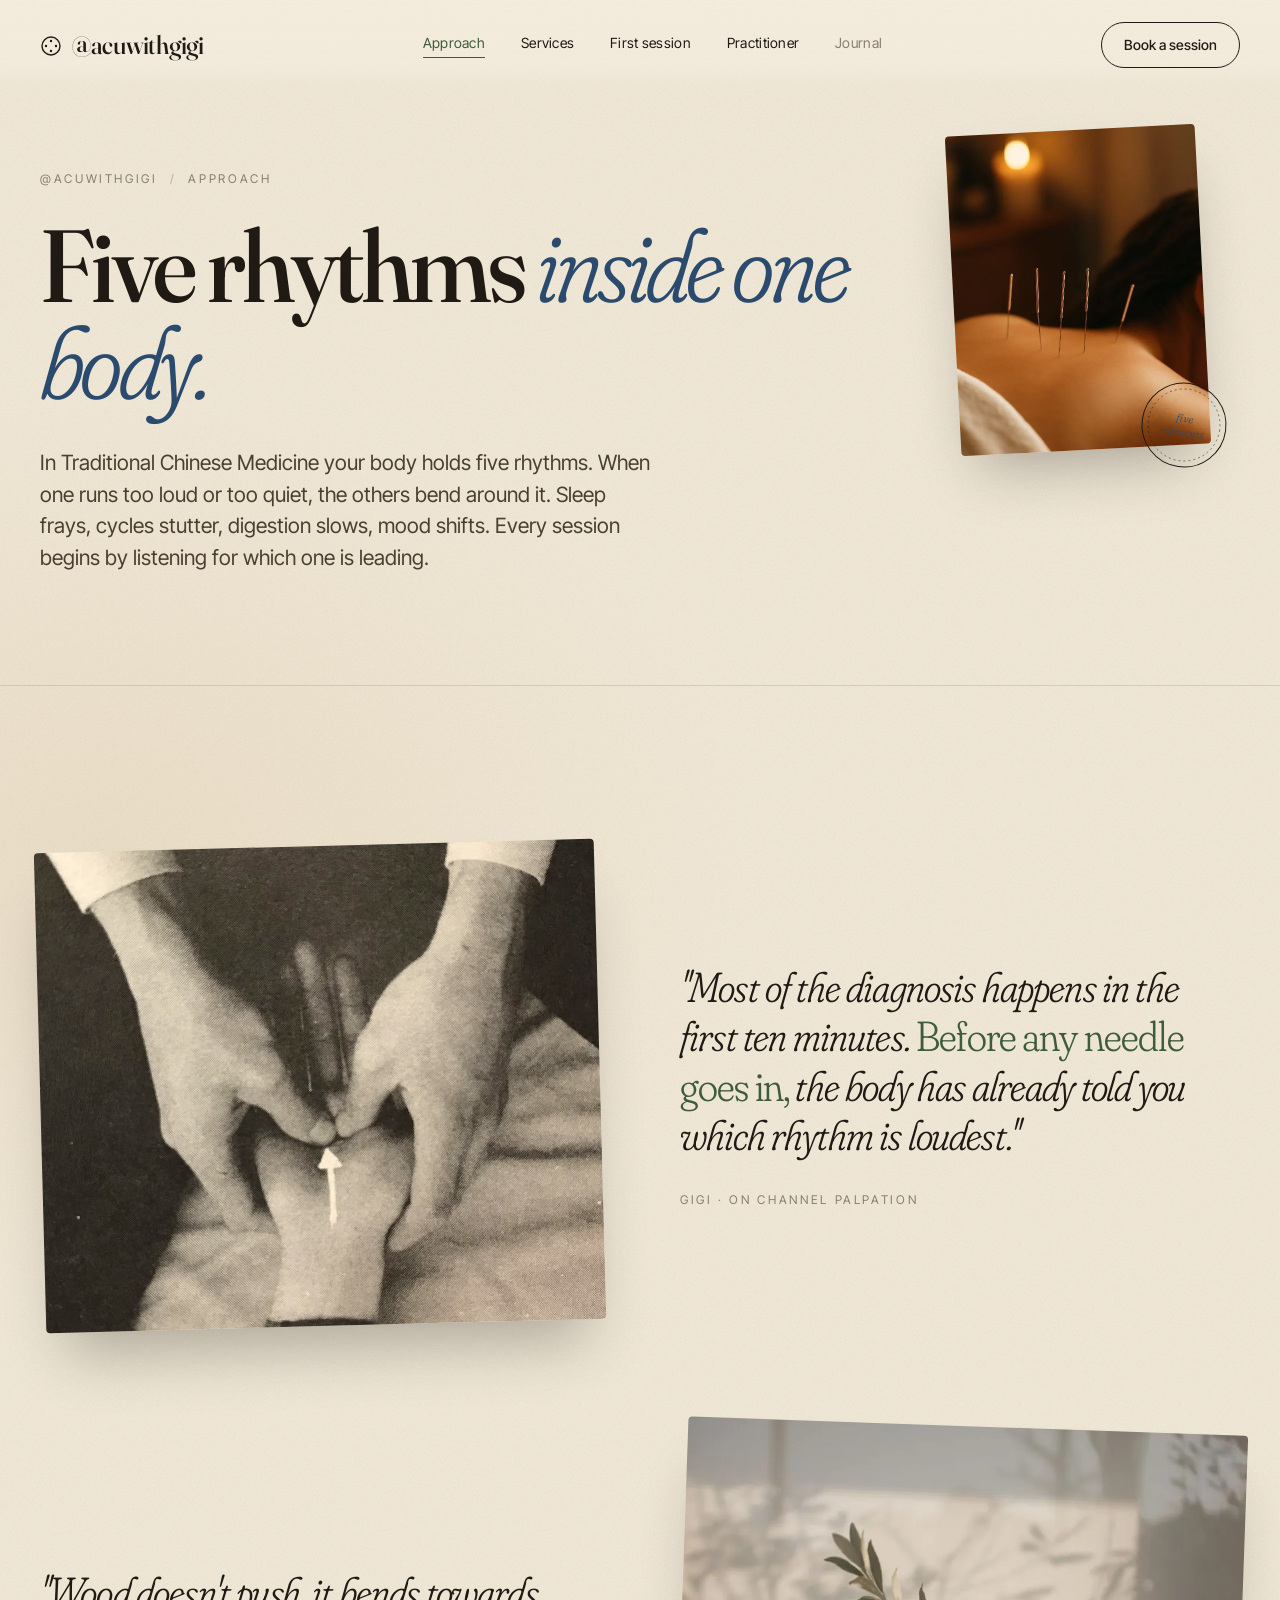
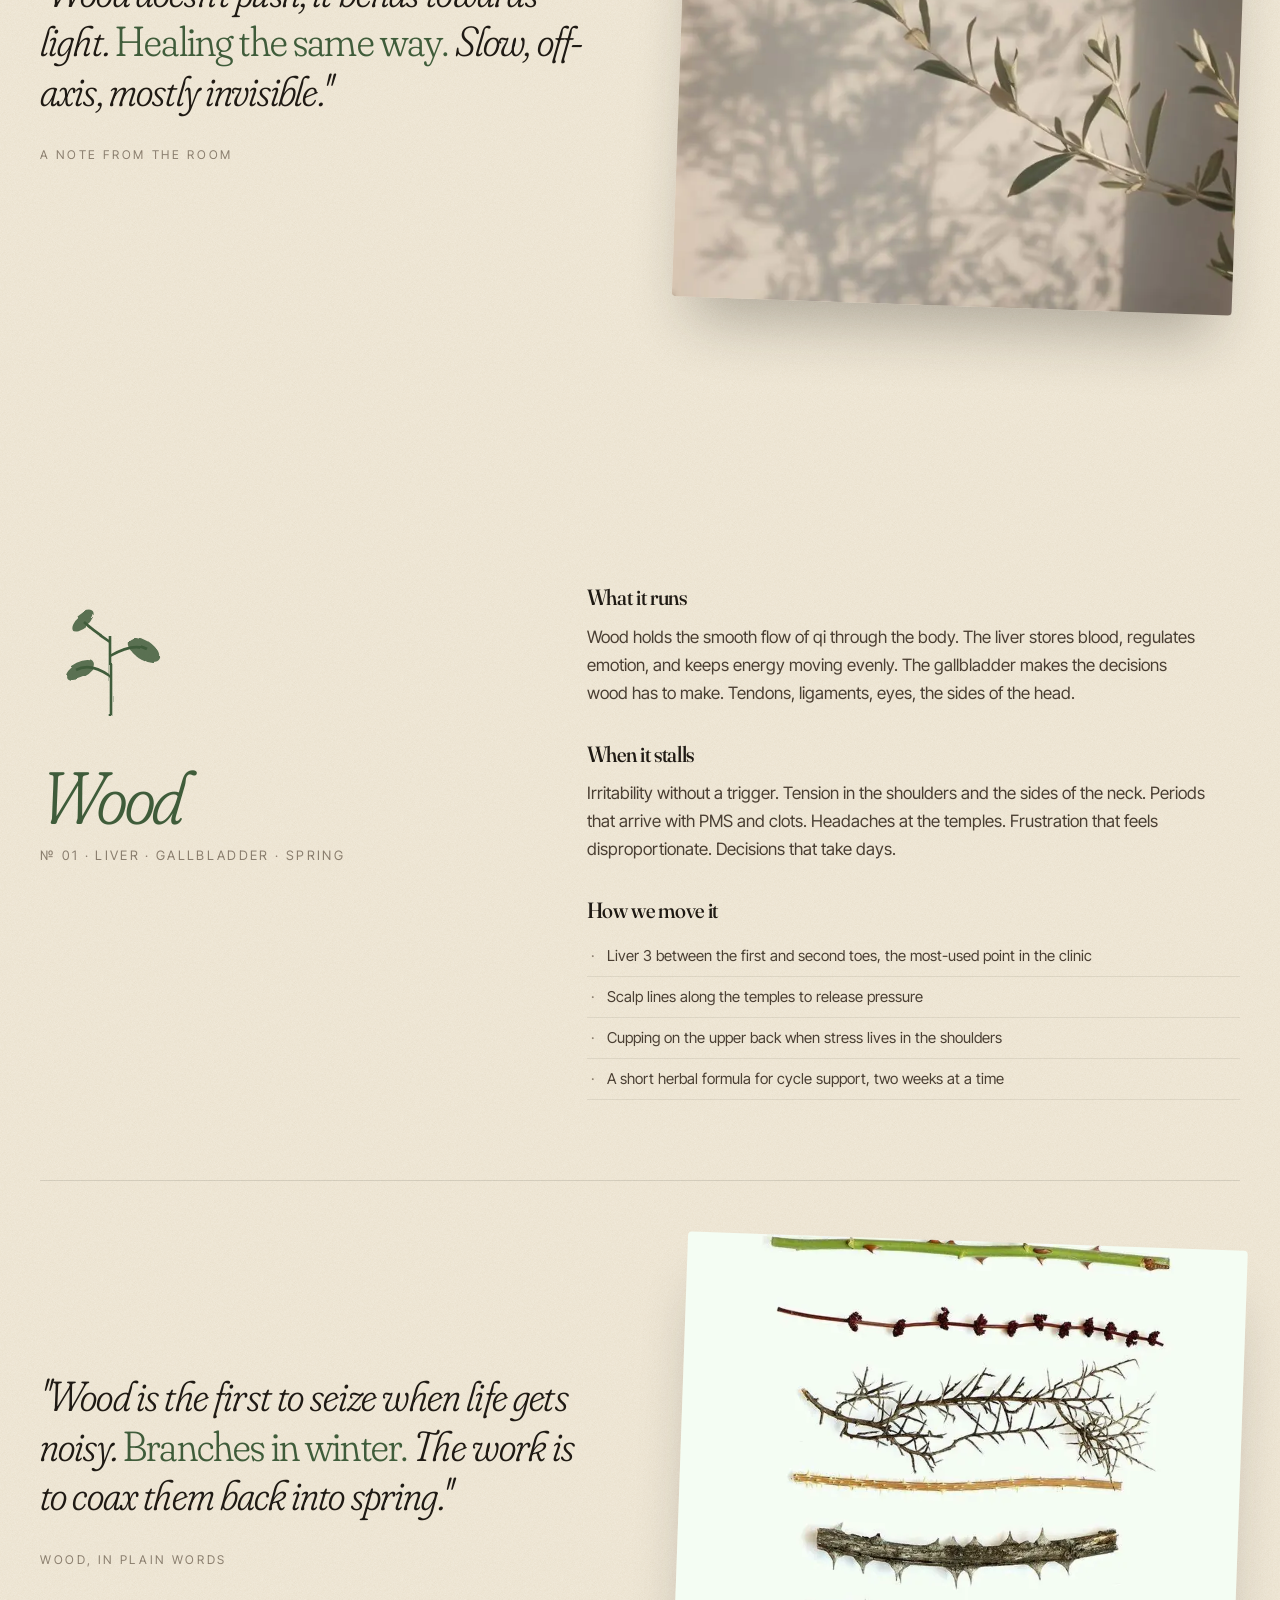
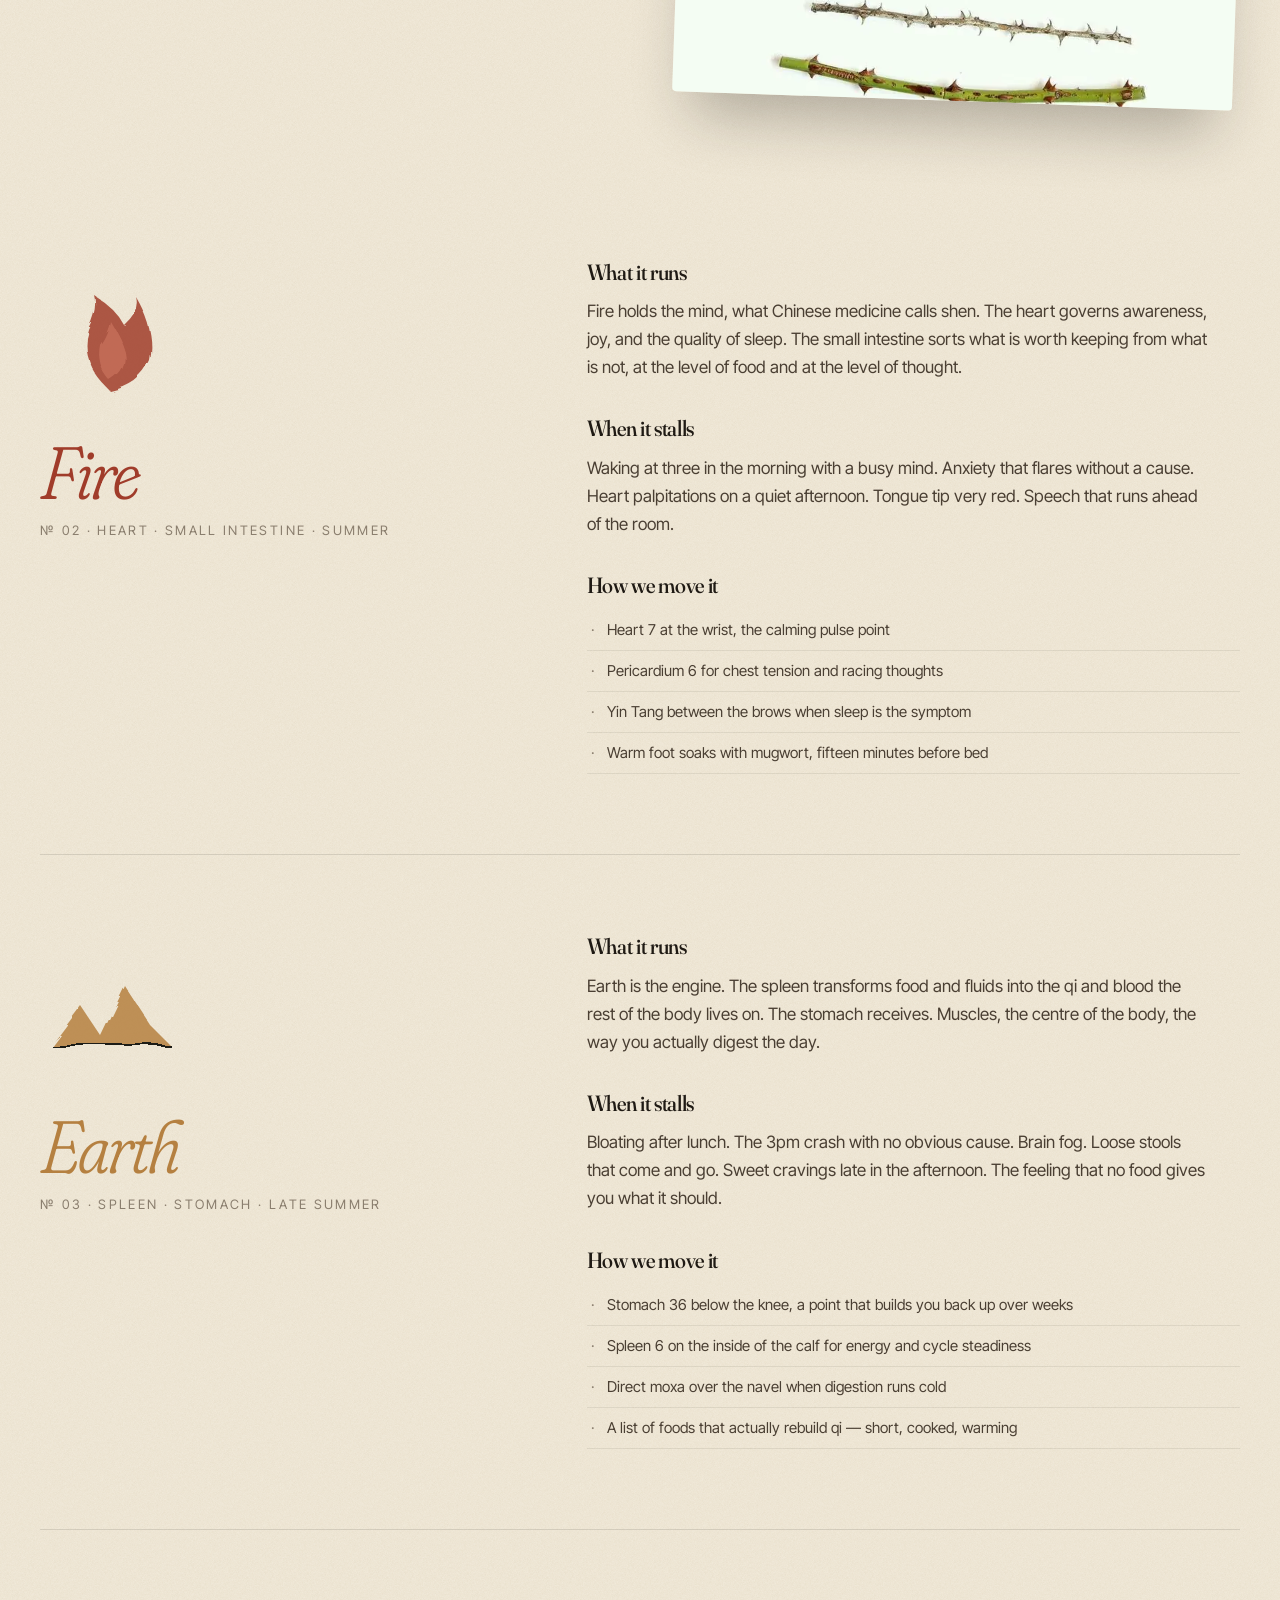
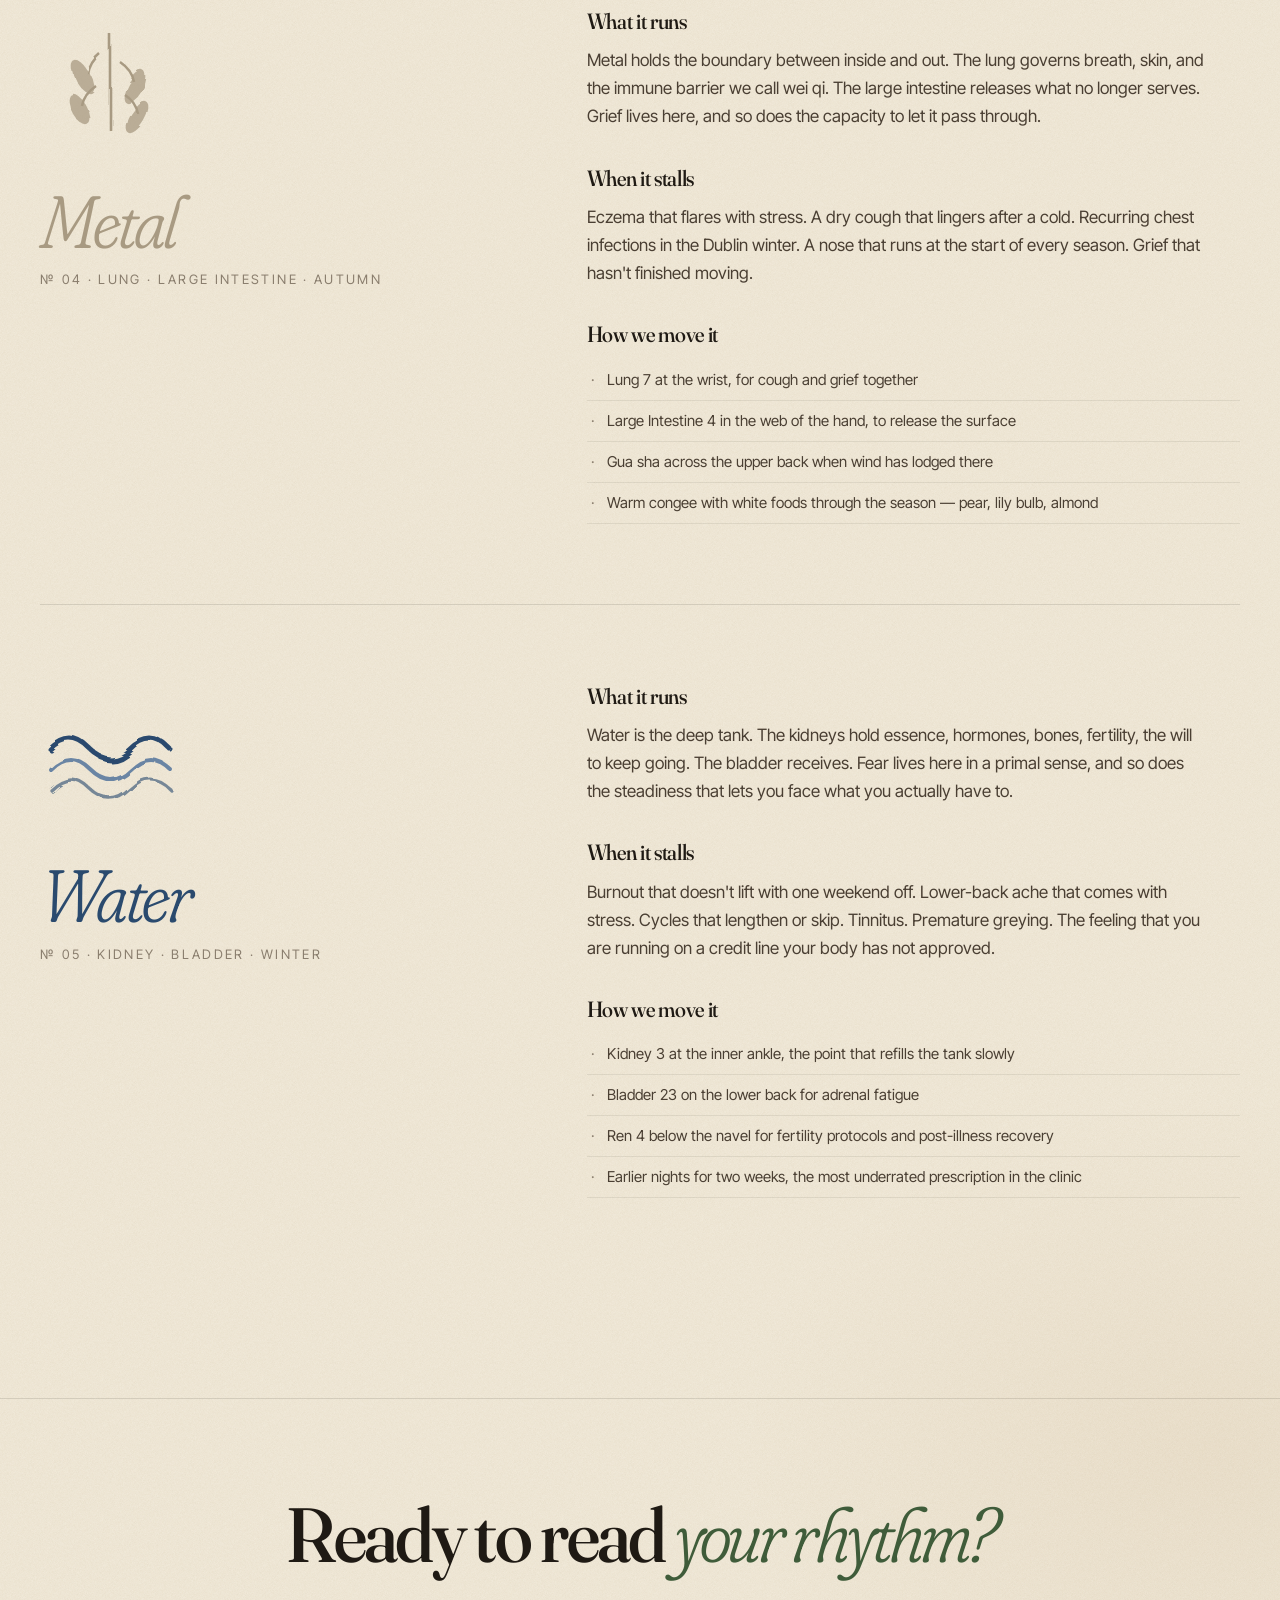
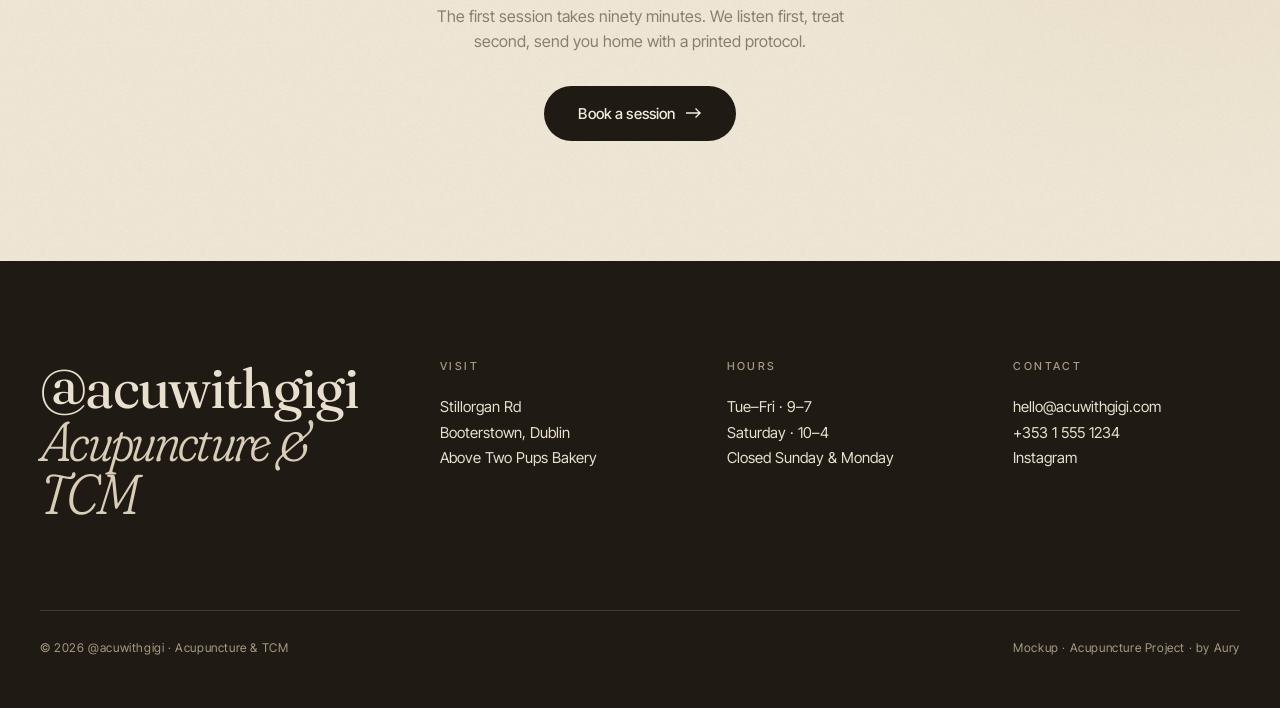
==== commit 709bd6d3: "real bio + address: Gigi Posada, AFPA Member, Stillorgan Rd Booterstown Dublin. Linktree CTA. remove" ====
--- a/approach.html
+++ b/approach.html
@@ -36,12 +36,12 @@
 <!-- Geo -->
 <meta name="geo.region" content="IE-L">
 <meta name="geo.placename" content="Dublin, Ireland">
-<meta name="geo.position" content="53.3346;-6.2654">
-<meta name="ICBM" content="53.3346, -6.2654">
+<meta name="geo.position" content="53.3070;-6.1981">
+<meta name="ICBM" content="53.3070, -6.1981">
 
 <!-- Structured Data: LocalBusiness -->
 <script type="application/ld+json">
-{"@context":"https://schema.org","@type":["MedicalBusiness","HealthAndBeautyBusiness"],"@id":"https://henrylopez-del.github.io/orion-acupuncture/#business","name":"@acuwithgigi — Acupuncture & TCM","alternateName":["acuwithgigi","Orion Acupuncture"],"description":"Boutique acupuncture and Traditional Chinese Medicine studio in Camden Street, Dublin 2. Five-element treatment, plant-based protocols, one practitioner.","url":"https://henrylopez-del.github.io/orion-acupuncture/","logo":"https://henrylopez-del.github.io/orion-acupuncture/favicon.svg","image":["https://henrylopez-del.github.io/orion-acupuncture/img/hero-needles.jpg","https://henrylopez-del.github.io/orion-acupuncture/img/hero-hands.jpg"],"telephone":"+35315551234","email":"hello@acuwithgigi.com","priceRange":"€€","medicalSpecialty":["Acupuncture","TraditionalChineseMedicine"],"address":{"@type":"PostalAddress","streetAddress":"14a Camden Street Lower","addressLocality":"Dublin","postalCode":"D02 XR89","addressRegion":"Leinster","addressCountry":"IE"},"geo":{"@type":"GeoCoordinates","latitude":53.3346,"longitude":-6.2654},"areaServed":[{"@type":"City","name":"Dublin"},{"@type":"Country","name":"Ireland"}],"openingHoursSpecification":[{"@type":"OpeningHoursSpecification","dayOfWeek":["Tuesday","Wednesday","Thursday","Friday"],"opens":"09:00","closes":"19:00"},{"@type":"OpeningHoursSpecification","dayOfWeek":"Saturday","opens":"10:00","closes":"16:00"}]}
+{"@context":"https://schema.org","@type":["MedicalBusiness","HealthAndBeautyBusiness"],"@id":"https://henrylopez-del.github.io/orion-acupuncture/#business","name":"@acuwithgigi — Acupuncture & TCM","alternateName":["acuwithgigi","Orion Acupuncture"],"description":"Boutique acupuncture and Traditional Chinese Medicine studio in Stillorgan Rd, Booterstown, Dublin. Five-element treatment, plant-based protocols, one practitioner.","url":"https://henrylopez-del.github.io/orion-acupuncture/","logo":"https://henrylopez-del.github.io/orion-acupuncture/favicon.svg","image":["https://henrylopez-del.github.io/orion-acupuncture/img/hero-needles.jpg","https://henrylopez-del.github.io/orion-acupuncture/img/hero-hands.jpg"],"priceRange":"€€","medicalSpecialty":["Acupuncture","TraditionalChineseMedicine"],"address":{"@type":"PostalAddress","streetAddress":"Stillorgan Rd","addressLocality":"Booterstown, Dublin","postalCode":"","addressRegion":"Leinster","addressCountry":"IE"},"geo":{"@type":"GeoCoordinates","latitude":53.3070,"longitude":-6.1981},"areaServed":[{"@type":"City","name":"Dublin"},{"@type":"Country","name":"Ireland"}],"openingHoursSpecification":[{"@type":"OpeningHoursSpecification","dayOfWeek":["Tuesday","Wednesday","Thursday","Friday"],"opens":"09:00","closes":"19:00"},{"@type":"OpeningHoursSpecification","dayOfWeek":"Saturday","opens":"10:00","closes":"16:00"}]}
 </script>
 
 <!-- Structured Data: BreadcrumbList -->
@@ -313,7 +313,7 @@
       <div class="foot-brand">@acuwithgigi<em>Acupuncture & TCM</em></div>
       <div class="foot-col">
         <h4>Visit</h4>
-        <p>14a Camden Street Lower<br>Dublin 2 · D02 XR89<br>Above Two Pups Bakery</p>
+        <p>Stillorgan Rd<br>Booterstown, Dublin<br>Above Two Pups Bakery</p>
       </div>
       <div class="foot-col">
         <h4>Hours</h4>
